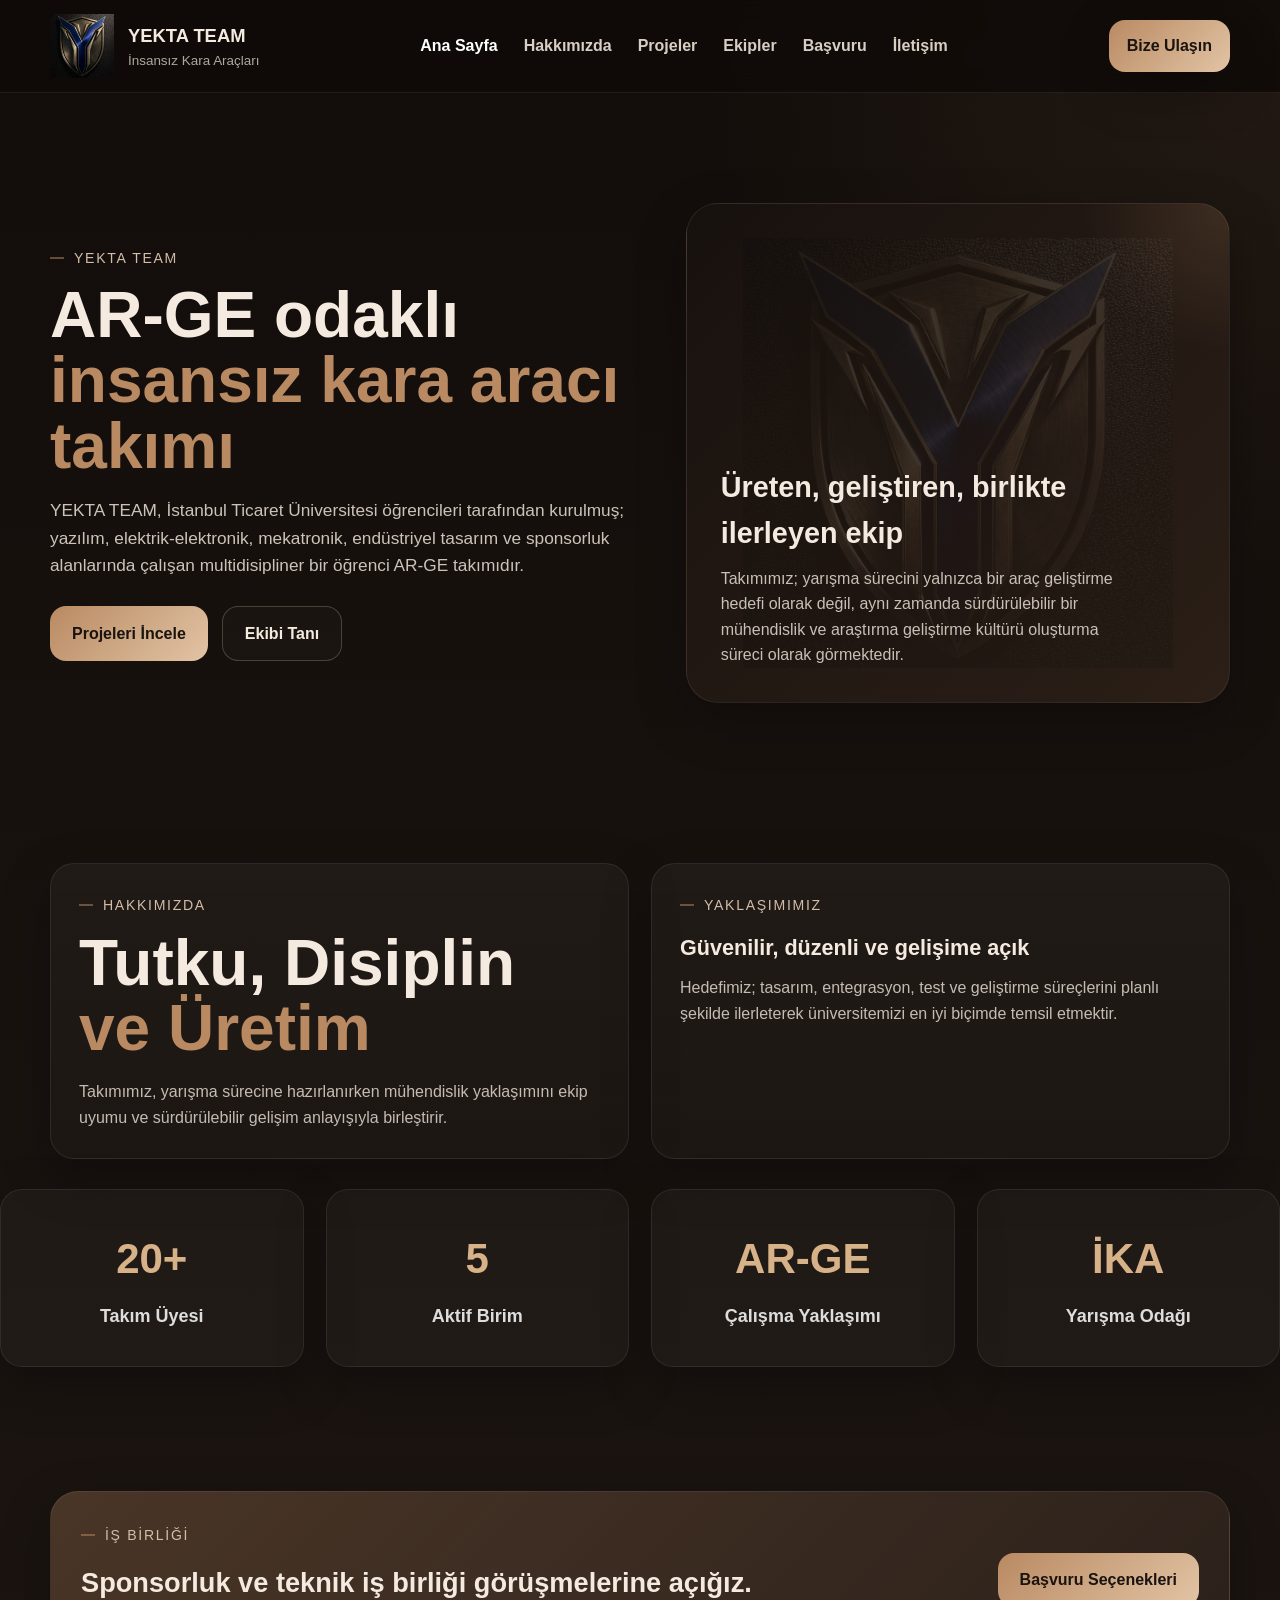
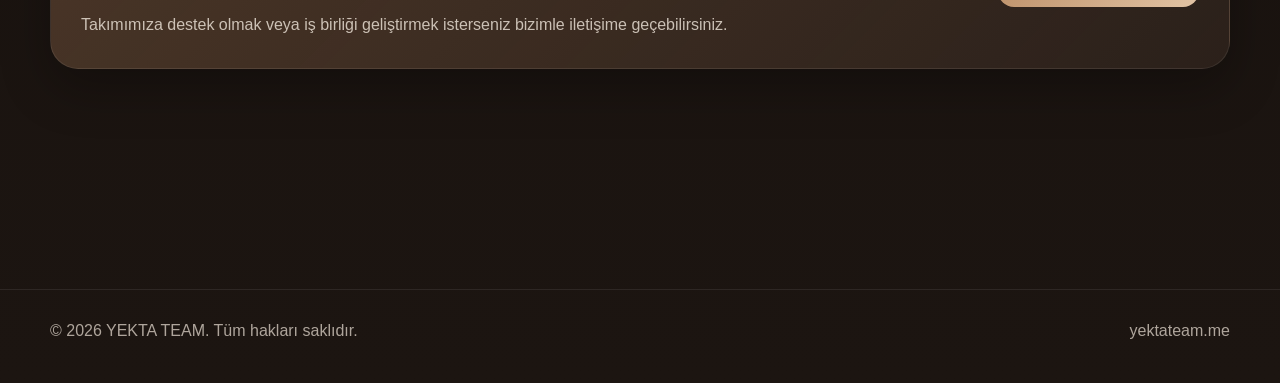
==== index.html @ c2a9c250 "Update index.html" ====
<!DOCTYPE html>
<html lang="tr">
<head>
  <meta charset="UTF-8">
  <meta name="viewport" content="width=device-width, initial-scale=1.0">
  <title>YEKTA TEAM</title>
  <link rel="stylesheet" href="style.css">
</head>
<body>

  <div class="nav-wrap">
    <div class="container navbar">
      <a href="index.html" class="brand">
        <img src="logo.png" alt="YEKTA TEAM Logo">
        <div class="brand-text">
          <strong>YEKTA TEAM</strong>
          <span>İnsansız Kara Araçları</span>
        </div>
      </a>

      <ul class="nav-links">
        <li><a class="active" href="index.html">Ana Sayfa</a></li>
        <li><a href="about.html">Hakkımızda</a></li>
        <li><a href="projects.html">Projeler</a></li>
        <li><a href="teams.html">Ekipler</a></li>
        <li><a href="apply.html">Başvuru</a></li>
        <li><a href="contact.html">İletişim</a></li>
      </ul>

      <a href="contact.html" class="nav-btn">Bize Ulaşın</a>
    </div>
  </div>

  <main>
    <section class="page-hero">
      <div class="container hero-grid">
        <div>
          <span class="eyebrow">YEKTA TEAM</span>
<h1 class="title">
  AR-GE odaklı
  <span class="accent">insansız kara aracı takımı</span>
</h1>
<p class="lead">
  YEKTA TEAM, İstanbul Ticaret Üniversitesi öğrencileri tarafından kurulmuş;
  yazılım, elektrik-elektronik, mekatronik, endüstriyel tasarım ve sponsorluk alanlarında
  çalışan multidisipliner bir öğrenci AR-GE takımıdır.
</p>

          <div class="btn-row">
            <a class="btn btn-primary" href="projects.html">Projeleri İncele</a>
            <a class="btn btn-secondary" href="teams.html">Ekibi Tanı</a>
          </div>
        </div>

        <div class="hero-card">
          <div class="hero-card-content">
            <h3>Üreten, geliştiren, birlikte ilerleyen ekip</h3>
<p>
  Takımımız; yarışma sürecini yalnızca bir araç geliştirme hedefi olarak değil,
  aynı zamanda sürdürülebilir bir mühendislik ve araştırma geliştirme kültürü oluşturma
  süreci olarak görmektedir.
</p>
          </div>
        </div>
      </div>
    </section>

    <section class="section">
      <div class="container grid-2">
        <div class="card">
          <span class="eyebrow">Hakkımızda</span>
          <h2 class="title">Tutku, Disiplin <span class="accent">ve Üretim</span></h2>
          <p>
            Takımımız, yarışma sürecine hazırlanırken mühendislik yaklaşımını ekip uyumu ve sürdürülebilir gelişim anlayışıyla birleştirir.
          </p>
        </div>

        <div class="card">
          <span class="eyebrow">Yaklaşımımız</span>
          <h3>Güvenilir, düzenli ve gelişime açık</h3>
          <p>
            Hedefimiz; tasarım, entegrasyon, test ve geliştirme süreçlerini planlı şekilde ilerleterek
            üniversitemizi en iyi biçimde temsil etmektir.
          </p>
        </div>
      </div>

      <section class="stats">

  <div class="stat">
    <h3>20+</h3>
    <p>Takım Üyesi</p>
  </div>

  <div class="stat">
    <h3>5</h3>
    <p>Aktif Birim</p>
  </div>

  <div class="stat">
    <h3>AR-GE</h3>
    <p>Çalışma Yaklaşımı</p>
  </div>

  <div class="stat">
    <h3>İKA</h3>
    <p>Yarışma Odağı</p>
  </div>

</section>

    <section class="section">
      <div class="container cta-box">
        <div>
          <span class="eyebrow">İş Birliği</span>
          <h3 style="font-size:1.7rem; margin-bottom:8px;">Sponsorluk ve teknik iş birliği görüşmelerine açığız.</h3>
          <p style="color:rgba(244,234,223,.78);">
            Takımımıza destek olmak veya iş birliği geliştirmek isterseniz bizimle iletişime geçebilirsiniz.
          </p>
        </div>

        <a class="btn btn-primary" href="apply.html">Başvuru Seçenekleri</a>
      </div>
    </section>
  </main>

  <footer>
    <div class="container footer-inner">
      <div>© 2026 YEKTA TEAM. Tüm hakları saklıdır.</div>
      <div>yektateam.me</div>
    </div>
  </footer>

</body>
</html>
---- style.css ----
:root{
  --bg:#140f0c;
  --bg-2:#1d1511;
  --card:#241b16;
  --card-2:#2d221b;
  --text:#f4eadf;
  --muted:#d3bda8;
  --accent:#b98a62;
  --accent-2:#e2c4a5;
  --line:rgba(255,255,255,0.08);
  --shadow:0 18px 50px rgba(0,0,0,0.28);
  --radius:24px;
  --max:1180px;
}

*{
  margin:0;
  padding:0;
  box-sizing:border-box;
}

html{
  scroll-behavior:smooth;
}

body{
  font-family: Arial, Helvetica, sans-serif;
  background:
    radial-gradient(circle at top right, rgba(185,138,98,0.10), transparent 25%),
    linear-gradient(180deg,#120d0a 0%, #18120f 50%, #1c1511 100%);
  color:var(--text);
  line-height:1.6;
}

a{
  text-decoration:none;
  color:inherit;
}

img{
  max-width:100%;
  display:block;
}

.container{
  width:min(var(--max), calc(100% - 40px));
  margin:0 auto;
}

.section{
  padding:90px 0;
}

.page-hero{
  padding:110px 0 70px;
}

.eyebrow{
  display:inline-block;
  color:var(--muted);
  letter-spacing:.12em;
  text-transform:uppercase;
  font-size:.88rem;
  margin-bottom:14px;
  position:relative;
  padding-left:24px;
}

.eyebrow::before{
  content:"";
  position:absolute;
  left:0;
  top:50%;
  width:14px;
  height:1px;
  background:var(--accent);
  transform:translateY(-50%);
}

.title{
  font-size:clamp(2.2rem, 5vw, 4.4rem);
  line-height:1.02;
  font-weight:800;
  margin-bottom:18px;
}

.title .accent{
  color:var(--accent);
}

.lead{
  max-width:720px;
  color:rgba(244,234,223,0.82);
  font-size:1.08rem;
}

.nav-wrap{
  position:sticky;
  top:0;
  z-index:1000;
  background:rgba(15,11,8,0.80);
  backdrop-filter:blur(10px);
  border-bottom:1px solid var(--line);
}

.navbar{
  min-height:82px;
  display:flex;
  align-items:center;
  justify-content:space-between;
  gap:20px;
  padding:14px 0;
}

.brand{
  display:flex;
  align-items:center;
  gap:14px;
}

.brand img{
  width:64px;
  height:64px;
  object-fit:contain;
  border-radius:0;
  background:transparent;
  padding:0;
  box-shadow:none;
}

.brand-text strong{
  display:block;
  font-size:1.15rem;
}

.brand-text span{
  display:block;
  font-size:.84rem;
  color:rgba(244,234,223,.7);
}

.nav-links{
  display:flex;
  align-items:center;
  gap:26px;
  list-style:none;
  flex-wrap:wrap;
  justify-content:center;
}

.nav-links a{
  font-weight:700;
  color:rgba(244,234,223,0.88);
  transition:.25s;
}

.nav-links a:hover,
.nav-links a.active{
  color:#fff;
}

.nav-btn{
  padding:13px 18px;
  border-radius:16px;
  background:linear-gradient(135deg,var(--accent),var(--accent-2));
  color:#1a130f;
  font-weight:800;
  box-shadow:var(--shadow);
}

.hero-grid{
  display:grid;
  grid-template-columns:1.05fr .95fr;
  gap:34px;
  align-items:center;
}

.hero-card{
  min-height:500px;
  border-radius:32px;
  background:
    radial-gradient(circle at top right, rgba(185,138,98,0.18), transparent 20%),
    linear-gradient(135deg,#17110e 0%, #231913 55%, #2b1f17 100%);
  border:1px solid var(--line);
  box-shadow:var(--shadow);
  padding:34px;
  position:relative;
  overflow:hidden;
  display:flex;
  align-items:end;
}

.hero-card::before{
  content:"";
  position:absolute;
  inset:0;
  background:url("logo.png") center/430px no-repeat;
  opacity:.13;
}

.hero-card-content{
  position:relative;
  z-index:2;
  max-width:420px;
}

.hero-card-content h3{
  font-size:1.8rem;
  margin-bottom:10px;
}

.hero-card-content p{
  color:rgba(244,234,223,.8);
}

.btn-row{
  display:flex;
  gap:14px;
  flex-wrap:wrap;
  margin-top:26px;
}

.btn{
  display:inline-flex;
  align-items:center;
  justify-content:center;
  padding:14px 22px;
  border-radius:16px;
  font-weight:800;
  transition:.25s;
}

.btn-primary{
  background:linear-gradient(135deg,var(--accent),var(--accent-2));
  color:#1a130f;
}

.btn-secondary{
  border:1px solid rgba(226,196,165,.25);
  color:var(--text);
  background:rgba(255,255,255,.02);
}

.btn:hover{
  transform:translateY(-2px);
}

.grid-2{
  display:grid;
  grid-template-columns:1fr 1fr;
  gap:22px;
}

.card{
  background:linear-gradient(180deg, rgba(255,255,255,.04), rgba(255,255,255,.02));
  border:1px solid var(--line);
  border-radius:var(--radius);
  padding:28px;
  box-shadow:var(--shadow);
}

.card h3{
  font-size:1.35rem;
  margin-bottom:10px;
}

.card p{
  color:rgba(244,234,223,.78);
}

.card strong{
  color:var(--accent-2);
}

/* STATS */
.stats{
  display:grid !important;
  grid-template-columns:repeat(4, 1fr) !important;
  gap:22px !important;
  margin-top:30px;
}

.stat{
  background:rgba(255,255,255,0.03);
  border:1px solid rgba(255,255,255,0.08);
  border-radius:22px;
  padding:35px 20px;
  text-align:center;
  transition:0.3s ease;
  box-shadow:var(--shadow);
}

.stat:hover{
  transform:translateY(-6px);
  border-color:rgba(212,168,120,0.35);
}

.stat h3{
  font-size:42px;
  color:#d7b187;
  margin-bottom:10px;
}

.stat p{
  color:#ddd;
  font-size:18px;
  font-weight:700;
}

.project-grid,
.team-grid,
.apply-grid,
.contact-grid{
  display:grid;
  grid-template-columns:repeat(2,1fr);
  gap:22px;
}

.project-card,
.team-card,
.apply-card,
.contact-card{
  background:linear-gradient(180deg, rgba(255,255,255,.04), rgba(255,255,255,.02));
  border:1px solid var(--line);
  border-radius:26px;
  padding:28px;
  box-shadow:var(--shadow);
}

.team-card{
  position:relative;
  overflow:hidden;
}

.team-card::before{
  content:"";
  position:absolute;
  inset:0;
  background:
    radial-gradient(circle at top right, rgba(185,138,98,.12), transparent 28%),
    linear-gradient(180deg, rgba(255,255,255,.02), transparent 35%);
  pointer-events:none;
}

.team-icon{
  width:70px;
  height:70px;
  border-radius:18px;
  object-fit:cover;
  margin-bottom:18px;
  border:1px solid rgba(255,255,255,.10);
}

.team-card h3,
.project-card h3,
.apply-card h3,
.contact-card h3{
  font-size:1.45rem;
  margin-bottom:10px;
}

.team-card p,
.project-card p,
.apply-card p,
.contact-card p{
  color:rgba(244,234,223,.78);
}

.team-card p strong{
  color:var(--accent-2);
}

.member-list{
  margin-top:18px;
  padding-left:18px;
  color:var(--muted);
}

.member-list li{
  margin-bottom:6px;
}

.member-list strong{
  color:#fff;
}

.contact-card a{
  color:var(--accent-2);
  font-weight:700;
}

.contact-card a:hover{
  color:#fff;
}

.cta-box{
  margin-top:34px;
  background:
    linear-gradient(135deg, rgba(185,138,98,.25), rgba(255,255,255,.03)),
    #241913;
  border:1px solid var(--line);
  border-radius:28px;
  padding:30px;
  box-shadow:var(--shadow);
  display:flex;
  align-items:center;
  justify-content:space-between;
  gap:20px;
  flex-wrap:wrap;
}

footer{
  margin-top:40px;
  padding:28px 0 40px;
  border-top:1px solid var(--line);
  color:rgba(244,234,223,.68);
}

.footer-inner{
  display:flex;
  justify-content:space-between;
  gap:16px;
  flex-wrap:wrap;
}

/* RESPONSIVE */
@media (max-width: 1024px){
  .hero-grid,
  .grid-2,
  .project-grid,
  .team-grid,
  .apply-grid,
  .contact-grid{
    grid-template-columns:1fr;
  }

  .stats{
    grid-template-columns:repeat(2, 1fr) !important;
  }
}

@media (max-width: 600px){
  .stats{
    grid-template-columns:1fr !important;
  }
}

@media (max-width: 760px){
  .navbar{
    flex-direction:column;
    align-items:flex-start;
  }

  .nav-links{
    gap:14px;
  }

  .title{
    font-size:2.5rem;
  }

  .section{
    padding:72px 0;
  }

  .page-hero{
    padding:84px 0 56px;
  }

  .hero-card{
    min-height:360px;
  }
}
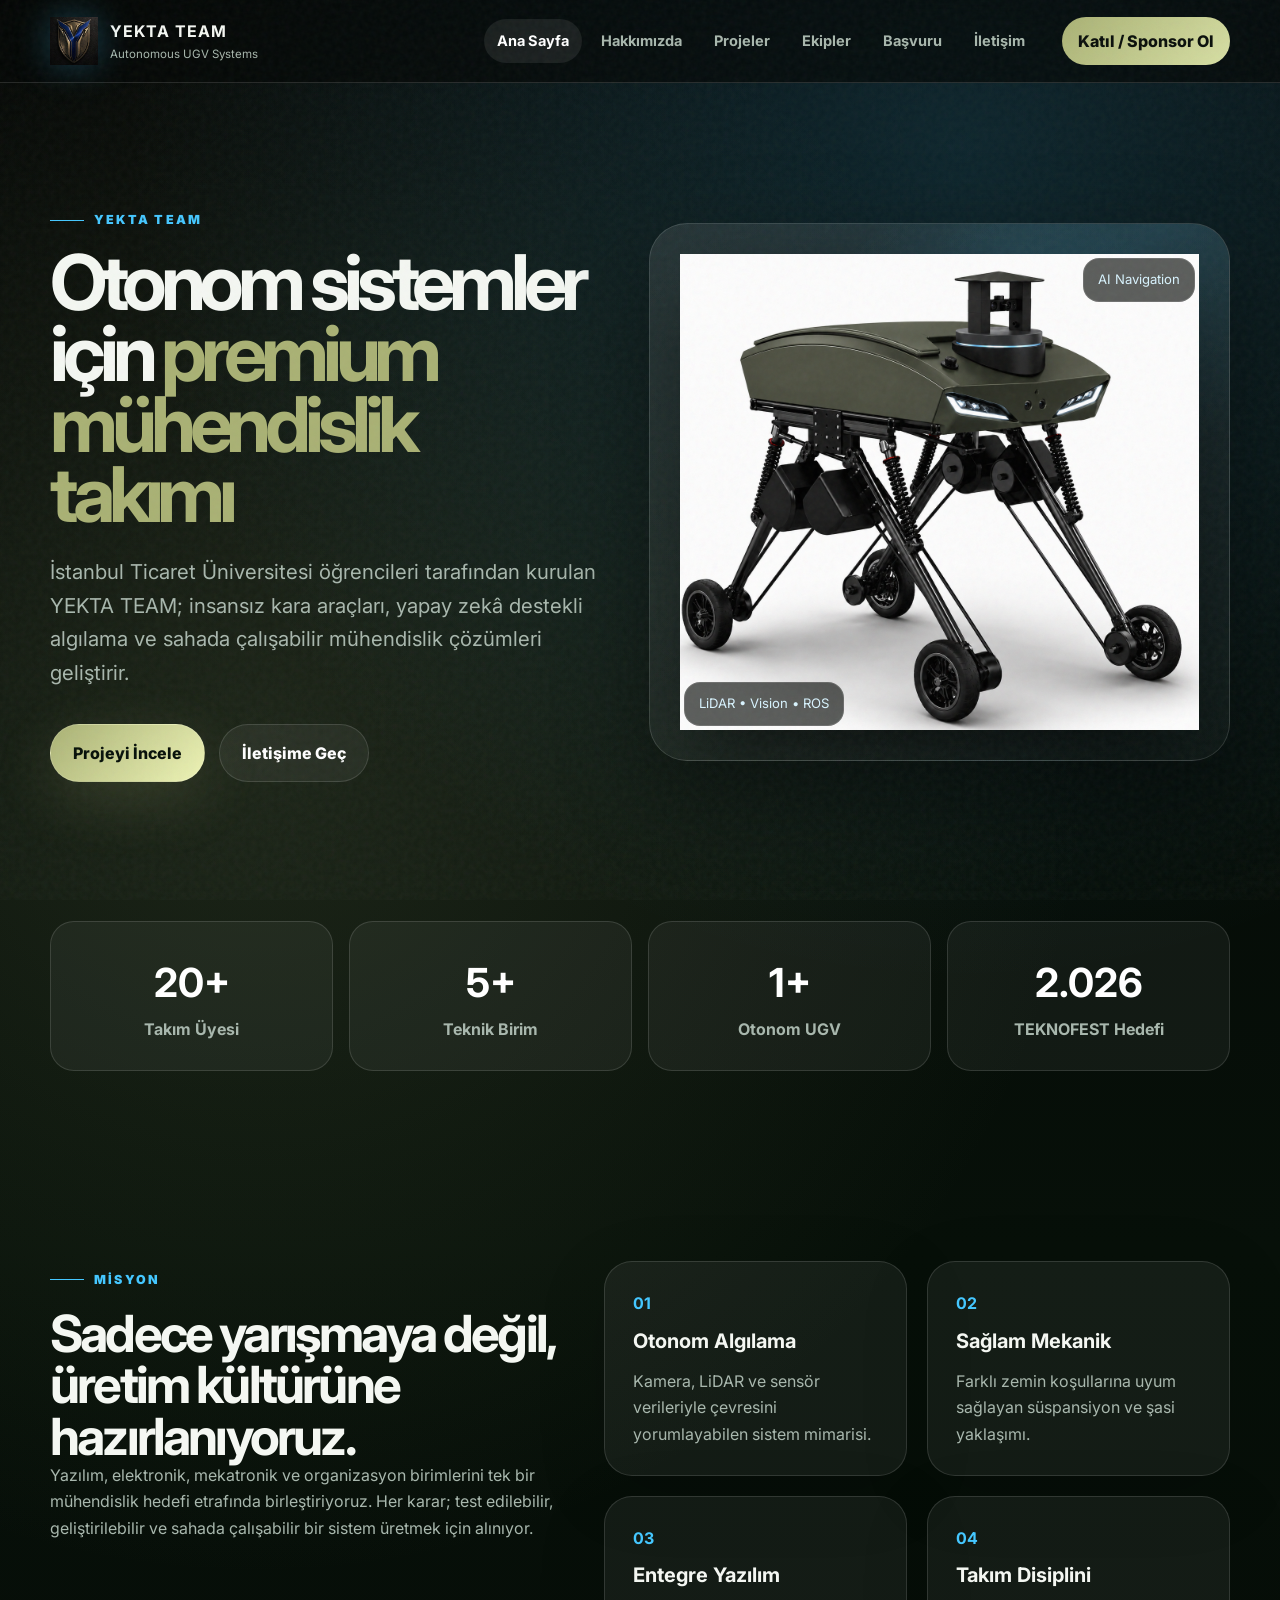
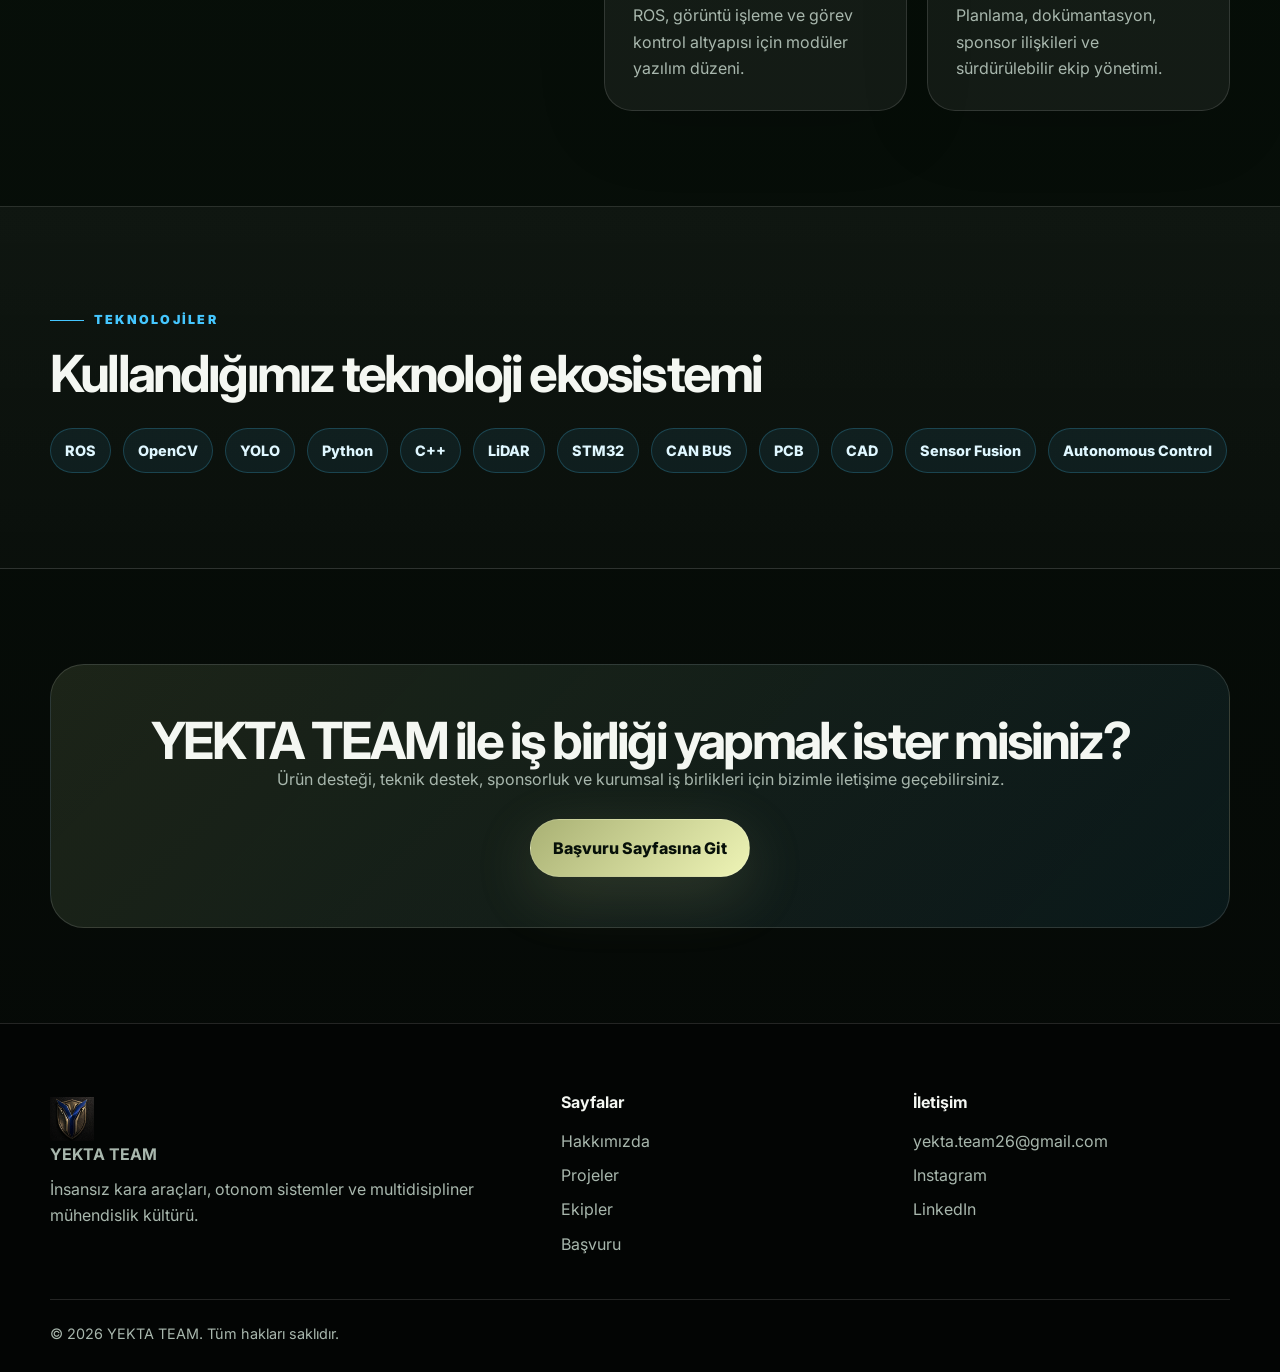
==== commit cf6178ec: "Add files via upload" ====
--- a/index.html
+++ b/index.html
@@ -3,133 +3,88 @@
 <head>
   <meta charset="UTF-8">
   <meta name="viewport" content="width=device-width, initial-scale=1.0">
-  <title>YEKTA TEAM</title>
+  <meta name="description" content="YEKTA TEAM - İstanbul Ticaret Üniversitesi öğrencilerinden oluşan insansız kara aracı ve otonom sistemler AR-GE takımı.">
+  <meta name="theme-color" content="#050806">
+  <meta property="og:title" content="YEKTA TEAM | Autonomous UGV Systems">
+  <meta property="og:description" content="YEKTA TEAM | İnsansız Kara Aracı ve Otonom Sistemler">
+  <meta property="og:image" content="vehicle.png">
+  <title>YEKTA TEAM | Autonomous UGV Systems</title>
+  <link rel="icon" type="image/png" href="logo.png">
+  <link rel="preconnect" href="https://fonts.googleapis.com">
+  <link rel="preconnect" href="https://fonts.gstatic.com" crossorigin>
+  <link href="https://fonts.googleapis.com/css2?family=Inter:wght@400;500;600;700;800;900&display=swap" rel="stylesheet">
   <link rel="stylesheet" href="style.css">
 </head>
 <body>
+  <div class="noise"></div>
+  <header class="site-header" id="top">
+    <div class="container nav">
+      <a href="index.html" class="brand" aria-label="YEKTA TEAM Ana Sayfa">
+        <img src="logo.png" alt="YEKTA TEAM Logo">
+        <span><strong>YEKTA TEAM</strong><small>Autonomous UGV Systems</small></span>
+      </a>
+      <button class="menu-toggle" aria-label="Menüyü aç/kapat">☰</button>
+      <nav class="nav-links"><a class="active" href="index.html">Ana Sayfa</a>
+<a class="" href="about.html">Hakkımızda</a>
+<a class="" href="projects.html">Projeler</a>
+<a class="" href="teams.html">Ekipler</a>
+<a class="" href="apply.html">Başvuru</a>
+<a class="" href="contact.html">İletişim</a></nav>
+      <a class="nav-cta" href="apply.html">Katıl / Sponsor Ol</a>
+    </div>
+  </header>
 
-  <div class="nav-wrap">
-    <div class="container navbar">
-      <a href="index.html" class="brand">
-        <img src="logo.png" alt="YEKTA TEAM Logo">
-        <div class="brand-text">
-          <strong>YEKTA TEAM</strong>
-          <span>İnsansız Kara Araçları</span>
+  <main>
+    <section class="hero">
+      <div class="container hero-grid">
+        <div class="reveal">
+          <span class="eyebrow">YEKTA TEAM</span>
+          <h1>Otonom sistemler için <span>premium mühendislik takımı</span></h1>
+          <p class="lead">İstanbul Ticaret Üniversitesi öğrencileri tarafından kurulan YEKTA TEAM; insansız kara araçları, yapay zekâ destekli algılama ve sahada çalışabilir mühendislik çözümleri geliştirir.</p>
+          <div class="hero-actions"><a class="btn btn-primary" href="projects.html">Projeyi İncele</a><a class="btn btn-ghost" href="contact.html">İletişime Geç</a></div>
         </div>
-      </a>
-
-      <ul class="nav-links">
-        <li><a class="active" href="index.html">Ana Sayfa</a></li>
-        <li><a href="about.html">Hakkımızda</a></li>
-        <li><a href="projects.html">Projeler</a></li>
-        <li><a href="teams.html">Ekipler</a></li>
-        <li><a href="apply.html">Başvuru</a></li>
-        <li><a href="contact.html">İletişim</a></li>
-      </ul>
-
-      <a href="contact.html" class="nav-btn">Bize Ulaşın</a>
+        <div class="vehicle-stage reveal"><div class="scan"></div><img src="vehicle.png" alt="YEKTA TEAM İnsansız Kara Aracı"><div class="hud-card hud-1">AI Navigation</div><div class="hud-card hud-2">LiDAR • Vision • ROS</div></div>
+      </div>
+    </section>
+    
+<section class="section stats-section">
+  <div class="container stats-grid reveal">
+    <div><strong data-count="20">0</strong><span>Takım Üyesi</span></div>
+    <div><strong data-count="5">0</strong><span>Teknik Birim</span></div>
+    <div><strong data-count="1">0</strong><span>Otonom UGV</span></div>
+    <div><strong data-count="2026">0</strong><span>TEKNOFEST Hedefi</span></div>
+  </div>
+</section>
+<section class="section">
+  <div class="container split">
+    <div class="reveal"><span class="eyebrow">Misyon</span><h2>Sadece yarışmaya değil, üretim kültürüne hazırlanıyoruz.</h2><p>Yazılım, elektronik, mekatronik ve organizasyon birimlerini tek bir mühendislik hedefi etrafında birleştiriyoruz. Her karar; test edilebilir, geliştirilebilir ve sahada çalışabilir bir sistem üretmek için alınıyor.</p></div>
+    <div class="feature-grid reveal">
+      <article><b>01</b><h3>Otonom Algılama</h3><p>Kamera, LiDAR ve sensör verileriyle çevresini yorumlayabilen sistem mimarisi.</p></article>
+      <article><b>02</b><h3>Sağlam Mekanik</h3><p>Farklı zemin koşullarına uyum sağlayan süspansiyon ve şasi yaklaşımı.</p></article>
+      <article><b>03</b><h3>Entegre Yazılım</h3><p>ROS, görüntü işleme ve görev kontrol altyapısı için modüler yazılım düzeni.</p></article>
+      <article><b>04</b><h3>Takım Disiplini</h3><p>Planlama, dokümantasyon, sponsor ilişkileri ve sürdürülebilir ekip yönetimi.</p></article>
     </div>
   </div>
-
-  <main>
-    <section class="page-hero">
-      <div class="container hero-grid">
-        <div>
-          <span class="eyebrow">YEKTA TEAM</span>
-<h1 class="title">
-  AR-GE odaklı
-  <span class="accent">insansız kara aracı takımı</span>
-</h1>
-<p class="lead">
-  YEKTA TEAM, İstanbul Ticaret Üniversitesi öğrencileri tarafından kurulmuş;
-  yazılım, elektrik-elektronik, mekatronik, endüstriyel tasarım ve sponsorluk alanlarında
-  çalışan multidisipliner bir öğrenci AR-GE takımıdır.
-</p>
-
-          <div class="btn-row">
-            <a class="btn btn-primary" href="projects.html">Projeleri İncele</a>
-            <a class="btn btn-secondary" href="teams.html">Ekibi Tanı</a>
-          </div>
-        </div>
-
-        <div class="hero-card">
-          <div class="hero-card-content">
-            <h3>Üreten, geliştiren, birlikte ilerleyen ekip</h3>
-<p>
-  Takımımız; yarışma sürecini yalnızca bir araç geliştirme hedefi olarak değil,
-  aynı zamanda sürdürülebilir bir mühendislik ve araştırma geliştirme kültürü oluşturma
-  süreci olarak görmektedir.
-</p>
-          </div>
-        </div>
-      </div>
-    </section>
-
-    <section class="section">
-      <div class="container grid-2">
-        <div class="card">
-          <span class="eyebrow">Hakkımızda</span>
-          <h2 class="title">Tutku, Disiplin <span class="accent">ve Üretim</span></h2>
-          <p>
-            Takımımız, yarışma sürecine hazırlanırken mühendislik yaklaşımını ekip uyumu ve sürdürülebilir gelişim anlayışıyla birleştirir.
-          </p>
-        </div>
-
-        <div class="card">
-          <span class="eyebrow">Yaklaşımımız</span>
-          <h3>Güvenilir, düzenli ve gelişime açık</h3>
-          <p>
-            Hedefimiz; tasarım, entegrasyon, test ve geliştirme süreçlerini planlı şekilde ilerleterek
-            üniversitemizi en iyi biçimde temsil etmektir.
-          </p>
-        </div>
-      </div>
-
-      <section class="stats">
-
-  <div class="stat">
-    <h3>20+</h3>
-    <p>Takım Üyesi</p>
-  </div>
-
-  <div class="stat">
-    <h3>5</h3>
-    <p>Aktif Birim</p>
-  </div>
-
-  <div class="stat">
-    <h3>AR-GE</h3>
-    <p>Çalışma Yaklaşımı</p>
-  </div>
-
-  <div class="stat">
-    <h3>İKA</h3>
-    <p>Yarışma Odağı</p>
-  </div>
-
 </section>
-
-    <section class="section">
-      <div class="container cta-box">
-        <div>
-          <span class="eyebrow">İş Birliği</span>
-          <h3 style="font-size:1.7rem; margin-bottom:8px;">Sponsorluk ve teknik iş birliği görüşmelerine açığız.</h3>
-          <p style="color:rgba(244,234,223,.78);">
-            Takımımıza destek olmak veya iş birliği geliştirmek isterseniz bizimle iletişime geçebilirsiniz.
-          </p>
-        </div>
-
-        <a class="btn btn-primary" href="apply.html">Başvuru Seçenekleri</a>
-      </div>
-    </section>
+<section class="section dark-panel">
+  <div class="container"><span class="eyebrow">Teknolojiler</span><h2 class="section-title">Kullandığımız teknoloji ekosistemi</h2><div class="tech-cloud reveal"><span>ROS</span><span>OpenCV</span><span>YOLO</span><span>Python</span><span>C++</span><span>LiDAR</span><span>STM32</span><span>CAN BUS</span><span>PCB</span><span>CAD</span><span>Sensor Fusion</span><span>Autonomous Control</span></div></div>
+</section>
+<section class="section">
+  <div class="container cta reveal"><h2>YEKTA TEAM ile iş birliği yapmak ister misiniz?</h2><p>Ürün desteği, teknik destek, sponsorluk ve kurumsal iş birlikleri için bizimle iletişime geçebilirsiniz.</p><a class="btn btn-primary" href="apply.html">Başvuru Sayfasına Git</a></div>
+</section>
   </main>
 
-  <footer>
-    <div class="container footer-inner">
-      <div>© 2026 YEKTA TEAM. Tüm hakları saklıdır.</div>
-      <div>yektateam.me</div>
+  <footer class="footer">
+    <div class="container footer-grid">
+      <div>
+        <a href="index.html" class="footer-brand"><img src="logo.png" alt="YEKTA TEAM Logo"><strong>YEKTA TEAM</strong></a>
+        <p>İnsansız kara araçları, otonom sistemler ve multidisipliner mühendislik kültürü.</p>
+      </div>
+      <div><h4>Sayfalar</h4><a href="about.html">Hakkımızda</a><a href="projects.html">Projeler</a><a href="teams.html">Ekipler</a><a href="apply.html">Başvuru</a></div>
+      <div><h4>İletişim</h4><a href="mailto:yekta.team26@gmail.com">yekta.team26@gmail.com</a><a href="https://www.instagram.com/yekta.team.ika" target="_blank">Instagram</a><a href="https://www.linkedin.com/company/yekta-team/" target="_blank">LinkedIn</a></div>
     </div>
+    <div class="container copyright">© 2026 YEKTA TEAM. Tüm hakları saklıdır.</div>
   </footer>
-
+  <script src="script.js"></script>
 </body>
-</html>
+</html>
--- a/style.css
+++ b/style.css
@@ -1,473 +1,2 @@
-:root{
-  --bg:#140f0c;
-  --bg-2:#1d1511;
-  --card:#241b16;
-  --card-2:#2d221b;
-  --text:#f4eadf;
-  --muted:#d3bda8;
-  --accent:#b98a62;
-  --accent-2:#e2c4a5;
-  --line:rgba(255,255,255,0.08);
-  --shadow:0 18px 50px rgba(0,0,0,0.28);
-  --radius:24px;
-  --max:1180px;
-}
 
-*{
-  margin:0;
-  padding:0;
-  box-sizing:border-box;
-}
-
-html{
-  scroll-behavior:smooth;
-}
-
-body{
-  font-family: Arial, Helvetica, sans-serif;
-  background:
-    radial-gradient(circle at top right, rgba(185,138,98,0.10), transparent 25%),
-    linear-gradient(180deg,#120d0a 0%, #18120f 50%, #1c1511 100%);
-  color:var(--text);
-  line-height:1.6;
-}
-
-a{
-  text-decoration:none;
-  color:inherit;
-}
-
-img{
-  max-width:100%;
-  display:block;
-}
-
-.container{
-  width:min(var(--max), calc(100% - 40px));
-  margin:0 auto;
-}
-
-.section{
-  padding:90px 0;
-}
-
-.page-hero{
-  padding:110px 0 70px;
-}
-
-.eyebrow{
-  display:inline-block;
-  color:var(--muted);
-  letter-spacing:.12em;
-  text-transform:uppercase;
-  font-size:.88rem;
-  margin-bottom:14px;
-  position:relative;
-  padding-left:24px;
-}
-
-.eyebrow::before{
-  content:"";
-  position:absolute;
-  left:0;
-  top:50%;
-  width:14px;
-  height:1px;
-  background:var(--accent);
-  transform:translateY(-50%);
-}
-
-.title{
-  font-size:clamp(2.2rem, 5vw, 4.4rem);
-  line-height:1.02;
-  font-weight:800;
-  margin-bottom:18px;
-}
-
-.title .accent{
-  color:var(--accent);
-}
-
-.lead{
-  max-width:720px;
-  color:rgba(244,234,223,0.82);
-  font-size:1.08rem;
-}
-
-.nav-wrap{
-  position:sticky;
-  top:0;
-  z-index:1000;
-  background:rgba(15,11,8,0.80);
-  backdrop-filter:blur(10px);
-  border-bottom:1px solid var(--line);
-}
-
-.navbar{
-  min-height:82px;
-  display:flex;
-  align-items:center;
-  justify-content:space-between;
-  gap:20px;
-  padding:14px 0;
-}
-
-.brand{
-  display:flex;
-  align-items:center;
-  gap:14px;
-}
-
-.brand img{
-  width:64px;
-  height:64px;
-  object-fit:contain;
-  border-radius:0;
-  background:transparent;
-  padding:0;
-  box-shadow:none;
-}
-
-.brand-text strong{
-  display:block;
-  font-size:1.15rem;
-}
-
-.brand-text span{
-  display:block;
-  font-size:.84rem;
-  color:rgba(244,234,223,.7);
-}
-
-.nav-links{
-  display:flex;
-  align-items:center;
-  gap:26px;
-  list-style:none;
-  flex-wrap:wrap;
-  justify-content:center;
-}
-
-.nav-links a{
-  font-weight:700;
-  color:rgba(244,234,223,0.88);
-  transition:.25s;
-}
-
-.nav-links a:hover,
-.nav-links a.active{
-  color:#fff;
-}
-
-.nav-btn{
-  padding:13px 18px;
-  border-radius:16px;
-  background:linear-gradient(135deg,var(--accent),var(--accent-2));
-  color:#1a130f;
-  font-weight:800;
-  box-shadow:var(--shadow);
-}
-
-.hero-grid{
-  display:grid;
-  grid-template-columns:1.05fr .95fr;
-  gap:34px;
-  align-items:center;
-}
-
-.hero-card{
-  min-height:500px;
-  border-radius:32px;
-  background:
-    radial-gradient(circle at top right, rgba(185,138,98,0.18), transparent 20%),
-    linear-gradient(135deg,#17110e 0%, #231913 55%, #2b1f17 100%);
-  border:1px solid var(--line);
-  box-shadow:var(--shadow);
-  padding:34px;
-  position:relative;
-  overflow:hidden;
-  display:flex;
-  align-items:end;
-}
-
-.hero-card::before{
-  content:"";
-  position:absolute;
-  inset:0;
-  background:url("logo.png") center/430px no-repeat;
-  opacity:.13;
-}
-
-.hero-card-content{
-  position:relative;
-  z-index:2;
-  max-width:420px;
-}
-
-.hero-card-content h3{
-  font-size:1.8rem;
-  margin-bottom:10px;
-}
-
-.hero-card-content p{
-  color:rgba(244,234,223,.8);
-}
-
-.btn-row{
-  display:flex;
-  gap:14px;
-  flex-wrap:wrap;
-  margin-top:26px;
-}
-
-.btn{
-  display:inline-flex;
-  align-items:center;
-  justify-content:center;
-  padding:14px 22px;
-  border-radius:16px;
-  font-weight:800;
-  transition:.25s;
-}
-
-.btn-primary{
-  background:linear-gradient(135deg,var(--accent),var(--accent-2));
-  color:#1a130f;
-}
-
-.btn-secondary{
-  border:1px solid rgba(226,196,165,.25);
-  color:var(--text);
-  background:rgba(255,255,255,.02);
-}
-
-.btn:hover{
-  transform:translateY(-2px);
-}
-
-.grid-2{
-  display:grid;
-  grid-template-columns:1fr 1fr;
-  gap:22px;
-}
-
-.card{
-  background:linear-gradient(180deg, rgba(255,255,255,.04), rgba(255,255,255,.02));
-  border:1px solid var(--line);
-  border-radius:var(--radius);
-  padding:28px;
-  box-shadow:var(--shadow);
-}
-
-.card h3{
-  font-size:1.35rem;
-  margin-bottom:10px;
-}
-
-.card p{
-  color:rgba(244,234,223,.78);
-}
-
-.card strong{
-  color:var(--accent-2);
-}
-
-/* STATS */
-.stats{
-  display:grid !important;
-  grid-template-columns:repeat(4, 1fr) !important;
-  gap:22px !important;
-  margin-top:30px;
-}
-
-.stat{
-  background:rgba(255,255,255,0.03);
-  border:1px solid rgba(255,255,255,0.08);
-  border-radius:22px;
-  padding:35px 20px;
-  text-align:center;
-  transition:0.3s ease;
-  box-shadow:var(--shadow);
-}
-
-.stat:hover{
-  transform:translateY(-6px);
-  border-color:rgba(212,168,120,0.35);
-}
-
-.stat h3{
-  font-size:42px;
-  color:#d7b187;
-  margin-bottom:10px;
-}
-
-.stat p{
-  color:#ddd;
-  font-size:18px;
-  font-weight:700;
-}
-
-.project-grid,
-.team-grid,
-.apply-grid,
-.contact-grid{
-  display:grid;
-  grid-template-columns:repeat(2,1fr);
-  gap:22px;
-}
-
-.project-card,
-.team-card,
-.apply-card,
-.contact-card{
-  background:linear-gradient(180deg, rgba(255,255,255,.04), rgba(255,255,255,.02));
-  border:1px solid var(--line);
-  border-radius:26px;
-  padding:28px;
-  box-shadow:var(--shadow);
-}
-
-.team-card{
-  position:relative;
-  overflow:hidden;
-}
-
-.team-card::before{
-  content:"";
-  position:absolute;
-  inset:0;
-  background:
-    radial-gradient(circle at top right, rgba(185,138,98,.12), transparent 28%),
-    linear-gradient(180deg, rgba(255,255,255,.02), transparent 35%);
-  pointer-events:none;
-}
-
-.team-icon{
-  width:70px;
-  height:70px;
-  border-radius:18px;
-  object-fit:cover;
-  margin-bottom:18px;
-  border:1px solid rgba(255,255,255,.10);
-}
-
-.team-card h3,
-.project-card h3,
-.apply-card h3,
-.contact-card h3{
-  font-size:1.45rem;
-  margin-bottom:10px;
-}
-
-.team-card p,
-.project-card p,
-.apply-card p,
-.contact-card p{
-  color:rgba(244,234,223,.78);
-}
-
-.team-card p strong{
-  color:var(--accent-2);
-}
-
-.member-list{
-  margin-top:18px;
-  padding-left:18px;
-  color:var(--muted);
-}
-
-.member-list li{
-  margin-bottom:6px;
-}
-
-.member-list strong{
-  color:#fff;
-}
-
-.contact-card a{
-  color:var(--accent-2);
-  font-weight:700;
-}
-
-.contact-card a:hover{
-  color:#fff;
-}
-
-.cta-box{
-  margin-top:34px;
-  background:
-    linear-gradient(135deg, rgba(185,138,98,.25), rgba(255,255,255,.03)),
-    #241913;
-  border:1px solid var(--line);
-  border-radius:28px;
-  padding:30px;
-  box-shadow:var(--shadow);
-  display:flex;
-  align-items:center;
-  justify-content:space-between;
-  gap:20px;
-  flex-wrap:wrap;
-}
-
-footer{
-  margin-top:40px;
-  padding:28px 0 40px;
-  border-top:1px solid var(--line);
-  color:rgba(244,234,223,.68);
-}
-
-.footer-inner{
-  display:flex;
-  justify-content:space-between;
-  gap:16px;
-  flex-wrap:wrap;
-}
-
-/* RESPONSIVE */
-@media (max-width: 1024px){
-  .hero-grid,
-  .grid-2,
-  .project-grid,
-  .team-grid,
-  .apply-grid,
-  .contact-grid{
-    grid-template-columns:1fr;
-  }
-
-  .stats{
-    grid-template-columns:repeat(2, 1fr) !important;
-  }
-}
-
-@media (max-width: 600px){
-  .stats{
-    grid-template-columns:1fr !important;
-  }
-}
-
-@media (max-width: 760px){
-  .navbar{
-    flex-direction:column;
-    align-items:flex-start;
-  }
-
-  .nav-links{
-    gap:14px;
-  }
-
-  .title{
-    font-size:2.5rem;
-  }
-
-  .section{
-    padding:72px 0;
-  }
-
-  .page-hero{
-    padding:84px 0 56px;
-  }
-
-  .hero-card{
-    min-height:360px;
-  }
-}
+:root{--bg:#050806;--bg2:#0a120d;--panel:rgba(255,255,255,.055);--panel2:rgba(255,255,255,.08);--line:rgba(255,255,255,.13);--text:#f4f7f2;--muted:#a8b7ad;--green:#6f7f55;--olive:#a9b174;--blue:#45c7ff;--shadow:0 30px 90px rgba(0,0,0,.42);--radius:28px;--max:1180px}*{box-sizing:border-box;margin:0;padding:0}html{scroll-behavior:smooth}body{font-family:Inter,Arial,sans-serif;background:radial-gradient(circle at 75% 5%,rgba(69,199,255,.16),transparent 28%),radial-gradient(circle at 20% 25%,rgba(111,127,85,.22),transparent 34%),linear-gradient(180deg,#030504,#071009 42%,#050806);color:var(--text);line-height:1.65;overflow-x:hidden}a{color:inherit;text-decoration:none}img{display:block;max-width:100%}.container{width:min(var(--max),calc(100% - 40px));margin:auto}.noise{position:fixed;inset:0;pointer-events:none;z-index:100;opacity:.045;background-image:url("data:image/svg+xml,%3Csvg viewBox='0 0 200 200' xmlns='http://www.w3.org/2000/svg'%3E%3Cfilter id='n'%3E%3CfeTurbulence type='fractalNoise' baseFrequency='.8' numOctaves='4' stitchTiles='stitch'/%3E%3C/filter%3E%3Crect width='100%25' height='100%25' filter='url(%23n)'/%3E%3C/svg%3E")}.site-header{position:sticky;top:0;z-index:50;background:rgba(5,8,6,.68);backdrop-filter:blur(18px);border-bottom:1px solid var(--line)}.nav{height:82px;display:flex;align-items:center;gap:24px}.brand{display:flex;align-items:center;gap:12px;margin-right:auto}.brand img{width:48px;height:48px;object-fit:contain;filter:drop-shadow(0 0 18px rgba(69,199,255,.28))}.brand strong{display:block;letter-spacing:.06em}.brand small{display:block;color:var(--muted);font-size:.72rem}.nav-links{display:flex;gap:6px}.nav-links a{padding:10px 13px;color:var(--muted);font-weight:700;font-size:.91rem;border-radius:999px;transition:.25s}.nav-links a:hover,.nav-links a.active{color:white;background:rgba(255,255,255,.08)}.nav-cta,.btn{display:inline-flex;align-items:center;justify-content:center;border-radius:999px;font-weight:800;transition:.25s}.nav-cta{padding:11px 16px;background:linear-gradient(135deg,var(--olive),#d7dfa4);color:#0a0f0b}.menu-toggle{display:none;background:transparent;border:1px solid var(--line);color:white;border-radius:12px;padding:9px 12px}.hero{min-height:calc(100vh - 82px);display:flex;align-items:center;padding:70px 0}.hero-grid{display:grid;grid-template-columns:1fr 1.05fr;gap:45px;align-items:center}.eyebrow{display:inline-flex;gap:10px;align-items:center;color:var(--blue);text-transform:uppercase;letter-spacing:.18em;font-weight:900;font-size:.78rem;margin-bottom:18px}.eyebrow:before{content:"";width:34px;height:1px;background:var(--blue)}h1{font-size:clamp(2.55rem,6vw,6.8rem);line-height:.92;letter-spacing:-.08em;max-width:920px}h1 span,.accent{color:var(--olive)}.lead{font-size:clamp(1.03rem,1.7vw,1.28rem);color:var(--muted);max-width:720px;margin-top:24px}.hero-actions,.btn-row{display:flex;gap:14px;flex-wrap:wrap;margin-top:34px}.btn{padding:15px 22px;border:1px solid var(--line)}.btn-primary{background:linear-gradient(135deg,var(--olive),#eef4b6);color:#071009;box-shadow:0 18px 60px rgba(169,177,116,.2)}.btn-ghost,.btn-secondary{background:rgba(255,255,255,.06);color:white}.vehicle-stage{position:relative;padding:30px;border:1px solid var(--line);border-radius:38px;background:radial-gradient(circle at 60% 25%,rgba(69,199,255,.18),transparent 34%),linear-gradient(145deg,rgba(255,255,255,.1),rgba(255,255,255,.035));box-shadow:var(--shadow);overflow:hidden}.vehicle-stage img{position:relative;z-index:2;filter:drop-shadow(0 35px 45px rgba(0,0,0,.45));animation:float 5s ease-in-out infinite}.vehicle-stage:after{content:"";position:absolute;left:10%;right:10%;bottom:35px;height:24px;background:rgba(0,0,0,.45);filter:blur(18px);border-radius:50%}.scan{position:absolute;inset:-40%;background:conic-gradient(from 0deg,transparent,rgba(69,199,255,.13),transparent 22%);animation:spin 8s linear infinite}.hud-card{position:absolute;z-index:3;padding:10px 14px;border:1px solid var(--line);border-radius:16px;background:rgba(5,8,6,.65);backdrop-filter:blur(12px);font-size:.82rem;color:#d9f4ff}.hud-1{top:34px;right:34px}.hud-2{bottom:34px;left:34px}.section{padding:95px 0}.page-hero{padding:135px 0 80px;background:radial-gradient(circle at 80% 10%,rgba(69,199,255,.13),transparent 30%)}.section-title,h2{font-size:clamp(2rem,4vw,4rem);line-height:1;letter-spacing:-.055em}.split{display:grid;grid-template-columns:.9fr 1.1fr;gap:42px;align-items:start}.feature-grid,.cards-2,.cards-3,.team-grid,.contact-grid,.apply-grid{display:grid;gap:20px}.feature-grid,.cards-2,.apply-grid{grid-template-columns:repeat(2,1fr)}.cards-3,.team-grid,.contact-grid{grid-template-columns:repeat(3,1fr)}.feature-grid article,.card,.team-card,.contact-card,.apply-card,.lead-card{background:var(--panel);border:1px solid var(--line);border-radius:var(--radius);padding:28px;box-shadow:0 18px 70px rgba(0,0,0,.14);transition:.25s}.feature-grid article:hover,.card:hover,.team-card:hover,.contact-card:hover,.apply-card:hover{transform:translateY(-7px);background:var(--panel2)}.feature-grid b{color:var(--blue)}h3{font-size:1.25rem;margin:8px 0 10px}p,li{color:var(--muted)}.stats-section{padding-top:20px}.stats-grid{display:grid;grid-template-columns:repeat(4,1fr);gap:16px}.stats-grid div{padding:28px;border:1px solid var(--line);border-radius:24px;background:rgba(255,255,255,.05);text-align:center}.stats-grid strong{display:block;font-size:2.5rem;color:white}.stats-grid span{color:var(--muted);font-weight:700}.dark-panel{background:linear-gradient(180deg,rgba(255,255,255,.035),rgba(255,255,255,.015));border-top:1px solid var(--line);border-bottom:1px solid var(--line)}.tech-cloud{display:flex;flex-wrap:wrap;gap:12px;margin-top:28px}.tech-cloud span,.specs span,.team-card span{display:inline-flex;padding:10px 14px;border:1px solid rgba(69,199,255,.22);border-radius:999px;background:rgba(69,199,255,.075);color:#dff7ff;font-weight:800;font-size:.9rem}.cta{text-align:center;padding:50px;border-radius:34px;border:1px solid var(--line);background:linear-gradient(135deg,rgba(111,127,85,.22),rgba(69,199,255,.08))}.cta .btn{margin-top:26px}.timeline{display:grid;grid-template-columns:repeat(4,1fr);gap:16px}.timeline div{padding:24px;border-left:1px solid var(--blue);background:rgba(255,255,255,.04);border-radius:0 22px 22px 0}.timeline span{color:var(--blue);font-weight:900}.project-showcase{display:grid;grid-template-columns:1fr 1fr;gap:38px;align-items:center}.project-visual{padding:24px;border-radius:34px;background:rgba(255,255,255,.06);border:1px solid var(--line)}.specs{display:flex;flex-wrap:wrap;gap:10px;margin-top:22px}.team-card ul{margin:16px 0 18px;padding-left:18px}.team-card div{display:flex;flex-wrap:wrap;gap:8px}.team-card span{font-size:.78rem;padding:7px 10px}.contact-card span{color:var(--blue);font-weight:900;text-transform:uppercase;font-size:.78rem}.contact-card h3{word-break:break-word}.footer{padding:65px 0 26px;background:#030504;border-top:1px solid var(--line)}.footer-grid{display:grid;grid-template-columns:1.5fr 1fr 1fr;gap:35px}.footer-brand{display:flex;align-items:center;gap:12px;margin-bottom:15px}.footer-brand img{width:44px}.footer a{display:block;color:var(--muted);margin:8px 0}.footer h4{margin-bottom:12px}.copyright{color:var(--muted);font-size:.9rem;margin-top:34px;padding-top:22px;border-top:1px solid var(--line)}.reveal{opacity:0;transform:translateY(22px);transition:opacity .7s ease,transform .7s ease}.reveal.show{opacity:1;transform:none}@keyframes spin{to{transform:rotate(360deg)}}@keyframes float{50%{transform:translateY(-10px)}}@media(max-width:920px){.menu-toggle{display:block}.nav-links{position:absolute;top:82px;left:20px;right:20px;display:none;flex-direction:column;padding:18px;border:1px solid var(--line);border-radius:22px;background:rgba(5,8,6,.96)}.nav-links.open{display:flex}.nav-cta{display:none}.hero-grid,.split,.project-showcase,.footer-grid{grid-template-columns:1fr}.hero{padding:42px 0 70px}.cards-3,.team-grid,.contact-grid{grid-template-columns:1fr 1fr}.stats-grid,.timeline{grid-template-columns:repeat(2,1fr)}h1{letter-spacing:-.055em}.vehicle-stage{padding:16px}}@media(max-width:620px){.container{width:min(var(--max),calc(100% - 28px))}.brand small{display:none}.feature-grid,.cards-2,.cards-3,.team-grid,.contact-grid,.apply-grid,.stats-grid,.timeline{grid-template-columns:1fr}.section{padding:70px 0}.page-hero{padding:105px 0 55px}.hud-card{display:none}.nav{height:76px}}
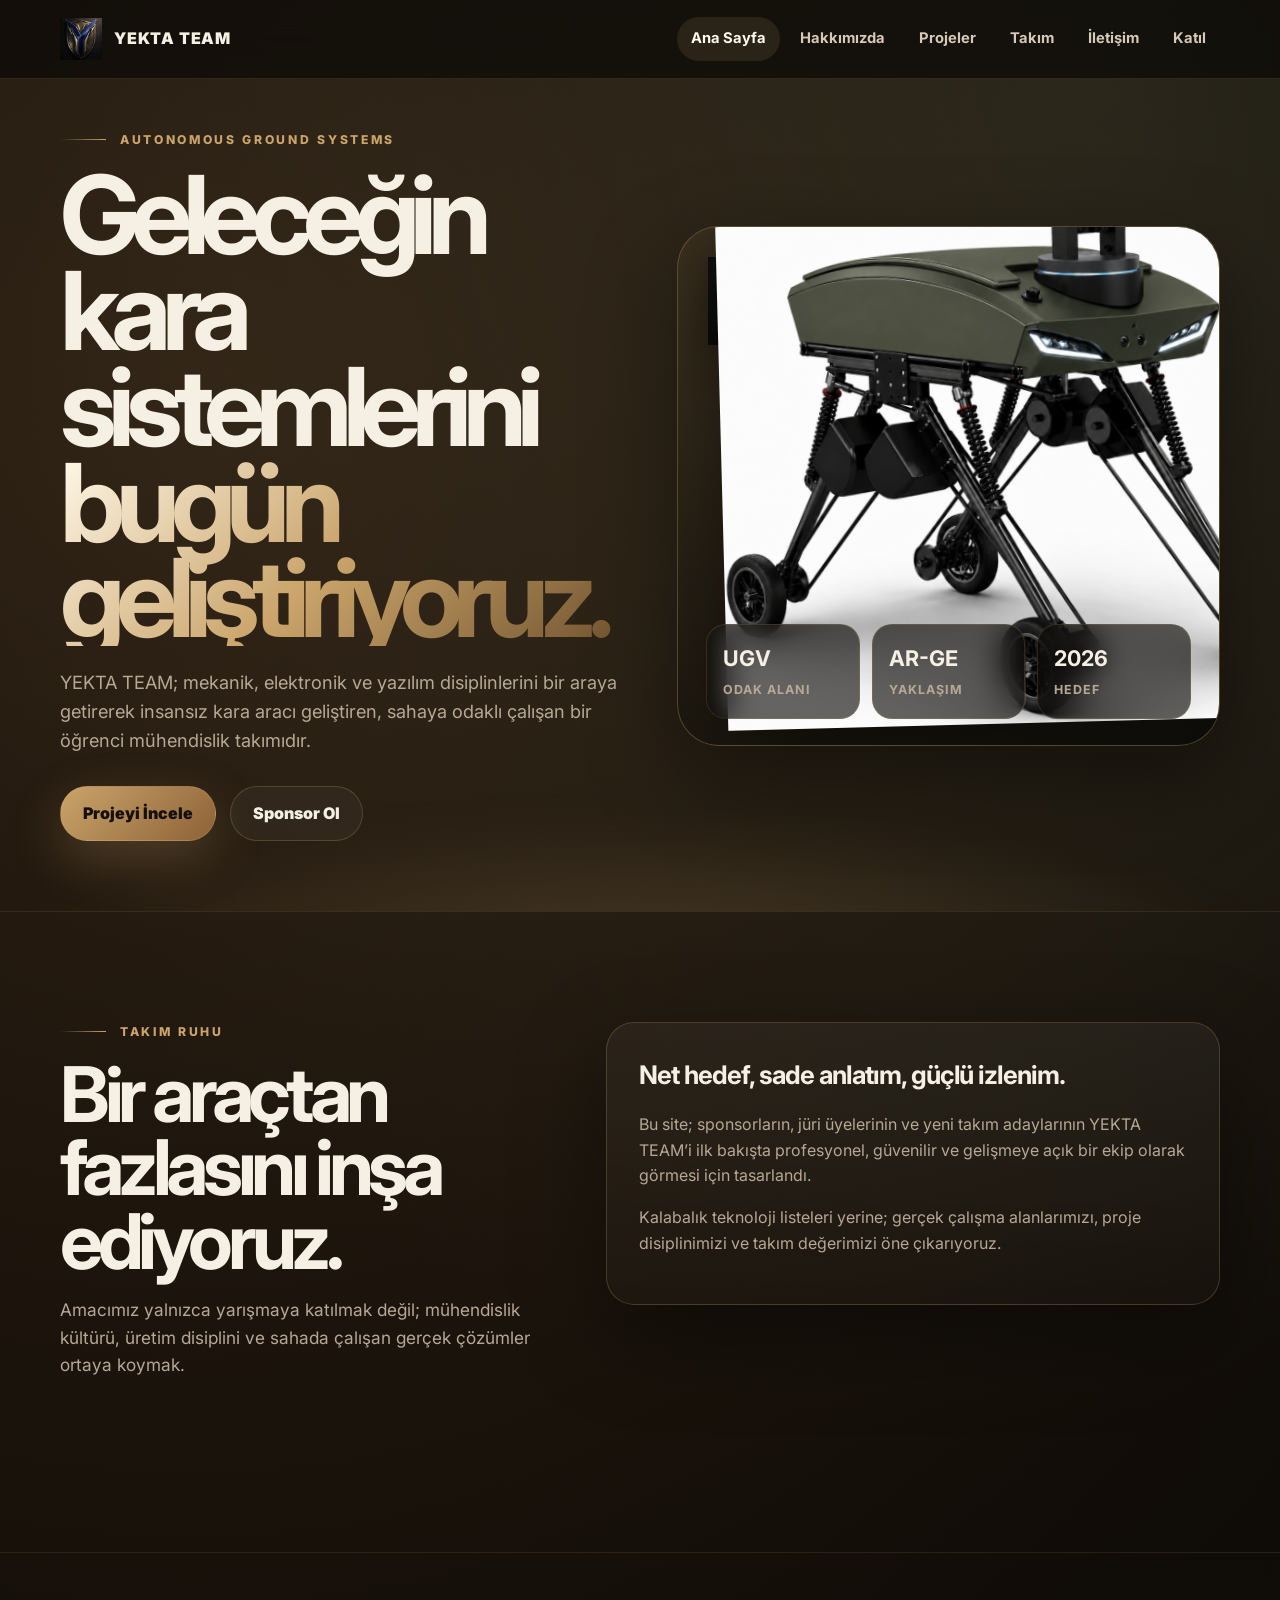
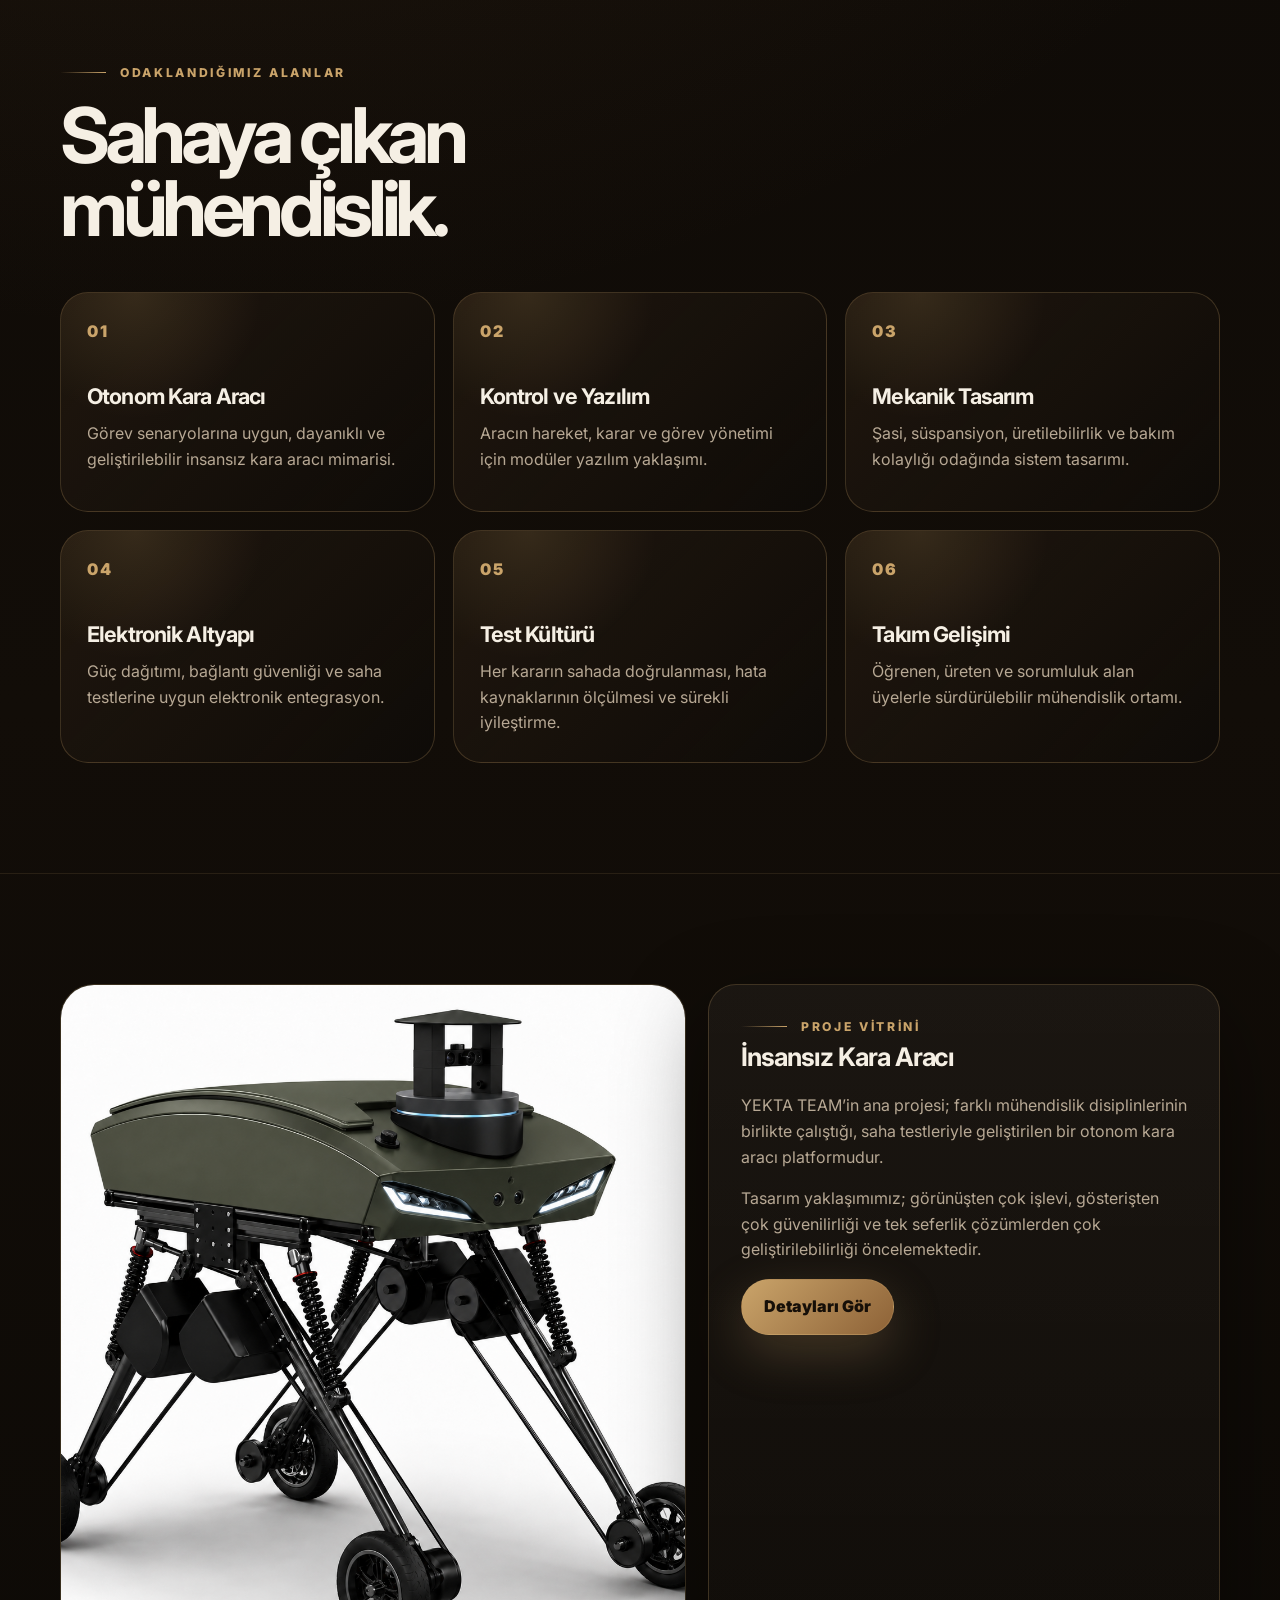
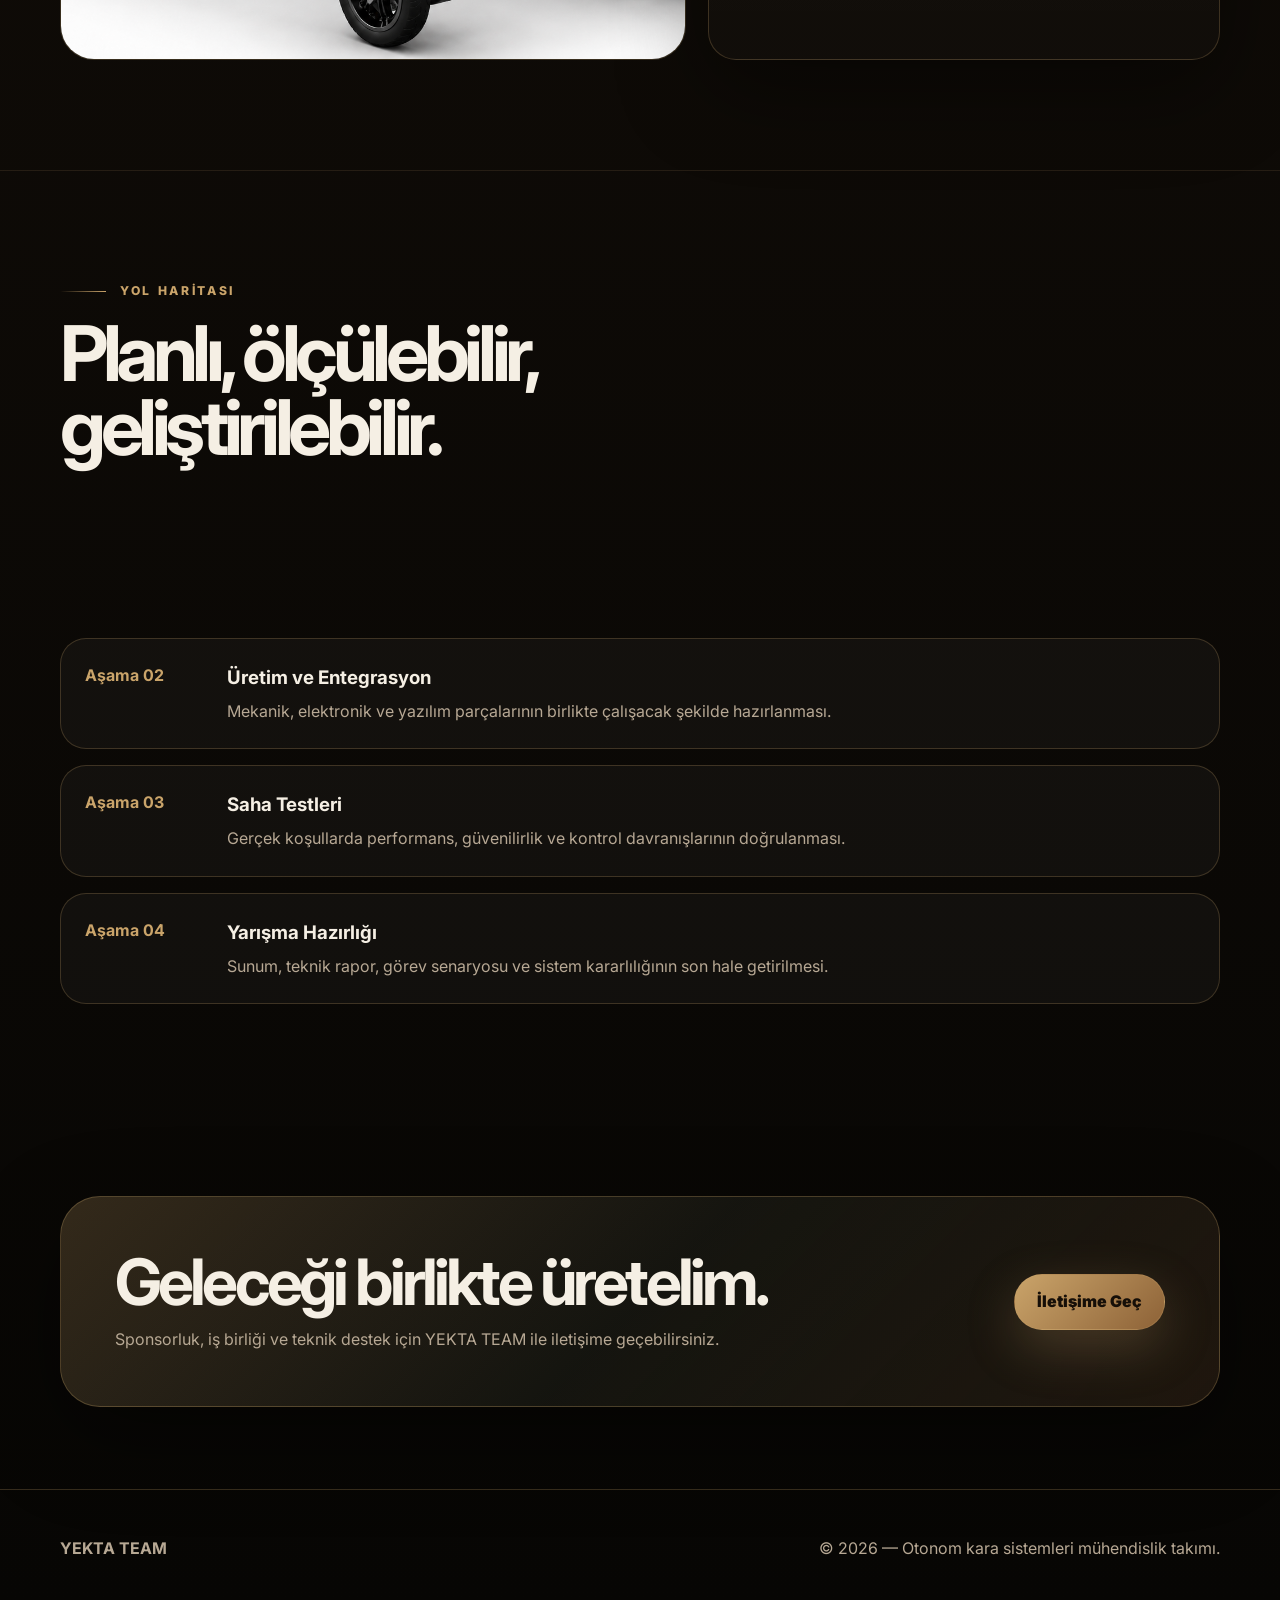
==== commit 688871a5: "Add files via upload" ====
--- a/index.html
+++ b/index.html
@@ -1,90 +1,128 @@
-<!DOCTYPE html>
+<!doctype html>
 <html lang="tr">
 <head>
-  <meta charset="UTF-8">
-  <meta name="viewport" content="width=device-width, initial-scale=1.0">
-  <meta name="description" content="YEKTA TEAM - İstanbul Ticaret Üniversitesi öğrencilerinden oluşan insansız kara aracı ve otonom sistemler AR-GE takımı.">
-  <meta name="theme-color" content="#050806">
-  <meta property="og:title" content="YEKTA TEAM | Autonomous UGV Systems">
-  <meta property="og:description" content="YEKTA TEAM | İnsansız Kara Aracı ve Otonom Sistemler">
-  <meta property="og:image" content="vehicle.png">
-  <title>YEKTA TEAM | Autonomous UGV Systems</title>
-  <link rel="icon" type="image/png" href="logo.png">
+  <meta charset="utf-8">
+  <meta name="viewport" content="width=device-width, initial-scale=1">
+  <title>YEKTA TEAM | Otonom Kara Aracı Takımı</title>
+  <meta name="description" content="YEKTA TEAM, İstanbul Ticaret Üniversitesi öğrencilerinden oluşan insansız kara aracı ve otonom sistemler geliştiren mühendislik takımıdır.">
+  <meta property="og:title" content="YEKTA TEAM | Otonom Kara Aracı Takımı">
+  <meta property="og:description" content="Sahada güvenilir, geliştirilebilir ve yenilikçi otonom kara sistemleri geliştiren öğrenci mühendislik takımı.">
+  <meta property="og:image" content="logo.png">
+  <link rel="icon" href="logo.png" type="image/png">
   <link rel="preconnect" href="https://fonts.googleapis.com">
   <link rel="preconnect" href="https://fonts.gstatic.com" crossorigin>
-  <link href="https://fonts.googleapis.com/css2?family=Inter:wght@400;500;600;700;800;900&display=swap" rel="stylesheet">
-  <link rel="stylesheet" href="style.css">
+  <link href="https://fonts.googleapis.com/css2?family=Inter:wght@500;700;800;900&display=swap" rel="stylesheet">
+  <link rel="stylesheet" href="style.css?v=3">
 </head>
 <body>
-  <div class="noise"></div>
-  <header class="site-header" id="top">
-    <div class="container nav">
-      <a href="index.html" class="brand" aria-label="YEKTA TEAM Ana Sayfa">
-        <img src="logo.png" alt="YEKTA TEAM Logo">
-        <span><strong>YEKTA TEAM</strong><small>Autonomous UGV Systems</small></span>
-      </a>
-      <button class="menu-toggle" aria-label="Menüyü aç/kapat">☰</button>
-      <nav class="nav-links"><a class="active" href="index.html">Ana Sayfa</a>
-<a class="" href="about.html">Hakkımızda</a>
-<a class="" href="projects.html">Projeler</a>
-<a class="" href="teams.html">Ekipler</a>
-<a class="" href="apply.html">Başvuru</a>
-<a class="" href="contact.html">İletişim</a></nav>
-      <a class="nav-cta" href="apply.html">Katıl / Sponsor Ol</a>
+<header class="nav">
+  <div class="container nav-inner">
+    <a class="brand" href="index.html"><img src="logo.png" alt="YEKTA TEAM logosu"><span>YEKTA TEAM</span></a>
+    <button class="nav-toggle" aria-label="Menüyü aç">☰</button>
+    <nav class="nav-links">
+      <a class="active" href="index.html">Ana Sayfa</a>
+      <a href="about.html">Hakkımızda</a>
+      <a href="projects.html">Projeler</a>
+      <a href="teams.html">Takım</a>
+      <a href="contact.html">İletişim</a>
+      <a href="apply.html">Katıl</a>
+    </nav>
+  </div>
+</header>
+
+<main>
+  <section class="hero">
+    <div class="container hero-grid">
+      <div data-reveal>
+        <div class="eyebrow">Autonomous Ground Systems</div>
+        <h1>Geleceğin kara sistemlerini <span>bugün geliştiriyoruz.</span></h1>
+        <p>YEKTA TEAM; mekanik, elektronik ve yazılım disiplinlerini bir araya getirerek insansız kara aracı geliştiren, sahaya odaklı çalışan bir öğrenci mühendislik takımıdır.</p>
+        <div class="hero-actions">
+          <a class="btn btn-primary" href="projects.html">Projeyi İncele</a>
+          <a class="btn btn-secondary" href="contact.html">Sponsor Ol</a>
+        </div>
+      </div>
+      <div class="hero-card" data-reveal>
+        <img class="logo-mark" src="logo.png" alt="YEKTA TEAM">
+        <img class="vehicle" src="vehicle.png" alt="YEKTA TEAM insansız kara aracı">
+        <div class="stat-strip">
+          <div class="stat"><strong>UGV</strong><span>Odak Alanı</span></div>
+          <div class="stat"><strong>AR-GE</strong><span>Yaklaşım</span></div>
+          <div class="stat"><strong>2026</strong><span>Hedef</span></div>
+        </div>
+      </div>
     </div>
-  </header>
+  </section>
 
-  <main>
-    <section class="hero">
-      <div class="container hero-grid">
-        <div class="reveal">
-          <span class="eyebrow">YEKTA TEAM</span>
-          <h1>Otonom sistemler için <span>premium mühendislik takımı</span></h1>
-          <p class="lead">İstanbul Ticaret Üniversitesi öğrencileri tarafından kurulan YEKTA TEAM; insansız kara araçları, yapay zekâ destekli algılama ve sahada çalışabilir mühendislik çözümleri geliştirir.</p>
-          <div class="hero-actions"><a class="btn btn-primary" href="projects.html">Projeyi İncele</a><a class="btn btn-ghost" href="contact.html">İletişime Geç</a></div>
-        </div>
-        <div class="vehicle-stage reveal"><div class="scan"></div><img src="vehicle.png" alt="YEKTA TEAM İnsansız Kara Aracı"><div class="hud-card hud-1">AI Navigation</div><div class="hud-card hud-2">LiDAR • Vision • ROS</div></div>
+  <section class="section">
+    <div class="container split">
+      <div class="section-head" data-reveal>
+        <div class="eyebrow">Takım ruhu</div>
+        <h2>Bir araçtan fazlasını inşa ediyoruz.</h2>
+        <p>Amacımız yalnızca yarışmaya katılmak değil; mühendislik kültürü, üretim disiplini ve sahada çalışan gerçek çözümler ortaya koymak.</p>
       </div>
-    </section>
-    
-<section class="section stats-section">
-  <div class="container stats-grid reveal">
-    <div><strong data-count="20">0</strong><span>Takım Üyesi</span></div>
-    <div><strong data-count="5">0</strong><span>Teknik Birim</span></div>
-    <div><strong data-count="1">0</strong><span>Otonom UGV</span></div>
-    <div><strong data-count="2026">0</strong><span>TEKNOFEST Hedefi</span></div>
-  </div>
-</section>
-<section class="section">
-  <div class="container split">
-    <div class="reveal"><span class="eyebrow">Misyon</span><h2>Sadece yarışmaya değil, üretim kültürüne hazırlanıyoruz.</h2><p>Yazılım, elektronik, mekatronik ve organizasyon birimlerini tek bir mühendislik hedefi etrafında birleştiriyoruz. Her karar; test edilebilir, geliştirilebilir ve sahada çalışabilir bir sistem üretmek için alınıyor.</p></div>
-    <div class="feature-grid reveal">
-      <article><b>01</b><h3>Otonom Algılama</h3><p>Kamera, LiDAR ve sensör verileriyle çevresini yorumlayabilen sistem mimarisi.</p></article>
-      <article><b>02</b><h3>Sağlam Mekanik</h3><p>Farklı zemin koşullarına uyum sağlayan süspansiyon ve şasi yaklaşımı.</p></article>
-      <article><b>03</b><h3>Entegre Yazılım</h3><p>ROS, görüntü işleme ve görev kontrol altyapısı için modüler yazılım düzeni.</p></article>
-      <article><b>04</b><h3>Takım Disiplini</h3><p>Planlama, dokümantasyon, sponsor ilişkileri ve sürdürülebilir ekip yönetimi.</p></article>
+      <div class="panel" data-reveal>
+        <h3>Net hedef, sade anlatım, güçlü izlenim.</h3>
+        <p>Bu site; sponsorların, jüri üyelerinin ve yeni takım adaylarının YEKTA TEAM’i ilk bakışta profesyonel, güvenilir ve gelişmeye açık bir ekip olarak görmesi için tasarlandı.</p>
+        <p>Kalabalık teknoloji listeleri yerine; gerçek çalışma alanlarımızı, proje disiplinimizi ve takım değerimizi öne çıkarıyoruz.</p>
+      </div>
     </div>
-  </div>
-</section>
-<section class="section dark-panel">
-  <div class="container"><span class="eyebrow">Teknolojiler</span><h2 class="section-title">Kullandığımız teknoloji ekosistemi</h2><div class="tech-cloud reveal"><span>ROS</span><span>OpenCV</span><span>YOLO</span><span>Python</span><span>C++</span><span>LiDAR</span><span>STM32</span><span>CAN BUS</span><span>PCB</span><span>CAD</span><span>Sensor Fusion</span><span>Autonomous Control</span></div></div>
-</section>
-<section class="section">
-  <div class="container cta reveal"><h2>YEKTA TEAM ile iş birliği yapmak ister misiniz?</h2><p>Ürün desteği, teknik destek, sponsorluk ve kurumsal iş birlikleri için bizimle iletişime geçebilirsiniz.</p><a class="btn btn-primary" href="apply.html">Başvuru Sayfasına Git</a></div>
-</section>
-  </main>
+  </section>
 
-  <footer class="footer">
-    <div class="container footer-grid">
-      <div>
-        <a href="index.html" class="footer-brand"><img src="logo.png" alt="YEKTA TEAM Logo"><strong>YEKTA TEAM</strong></a>
-        <p>İnsansız kara araçları, otonom sistemler ve multidisipliner mühendislik kültürü.</p>
+  <section class="section">
+    <div class="container">
+      <div class="section-head" data-reveal>
+        <div class="eyebrow">Odaklandığımız alanlar</div>
+        <h2>Sahaya çıkan mühendislik.</h2>
       </div>
-      <div><h4>Sayfalar</h4><a href="about.html">Hakkımızda</a><a href="projects.html">Projeler</a><a href="teams.html">Ekipler</a><a href="apply.html">Başvuru</a></div>
-      <div><h4>İletişim</h4><a href="mailto:yekta.team26@gmail.com">yekta.team26@gmail.com</a><a href="https://www.instagram.com/yekta.team.ika" target="_blank">Instagram</a><a href="https://www.linkedin.com/company/yekta-team/" target="_blank">LinkedIn</a></div>
+      <div class="feature-grid">
+        <article class="feature" data-reveal><span class="num">01</span><h3>Otonom Kara Aracı</h3><p>Görev senaryolarına uygun, dayanıklı ve geliştirilebilir insansız kara aracı mimarisi.</p></article>
+        <article class="feature" data-reveal><span class="num">02</span><h3>Kontrol ve Yazılım</h3><p>Aracın hareket, karar ve görev yönetimi için modüler yazılım yaklaşımı.</p></article>
+        <article class="feature" data-reveal><span class="num">03</span><h3>Mekanik Tasarım</h3><p>Şasi, süspansiyon, üretilebilirlik ve bakım kolaylığı odağında sistem tasarımı.</p></article>
+        <article class="feature" data-reveal><span class="num">04</span><h3>Elektronik Altyapı</h3><p>Güç dağıtımı, bağlantı güvenliği ve saha testlerine uygun elektronik entegrasyon.</p></article>
+        <article class="feature" data-reveal><span class="num">05</span><h3>Test Kültürü</h3><p>Her kararın sahada doğrulanması, hata kaynaklarının ölçülmesi ve sürekli iyileştirme.</p></article>
+        <article class="feature" data-reveal><span class="num">06</span><h3>Takım Gelişimi</h3><p>Öğrenen, üreten ve sorumluluk alan üyelerle sürdürülebilir mühendislik ortamı.</p></article>
+      </div>
     </div>
-    <div class="container copyright">© 2026 YEKTA TEAM. Tüm hakları saklıdır.</div>
-  </footer>
-  <script src="script.js"></script>
+  </section>
+
+  <section class="section">
+    <div class="container showcase">
+      <div class="image-box" data-reveal><img src="vehicle.png" alt="YEKTA TEAM aracı"></div>
+      <div class="panel" data-reveal>
+        <div class="eyebrow">Proje vitrini</div>
+        <h3>İnsansız Kara Aracı</h3>
+        <p>YEKTA TEAM’in ana projesi; farklı mühendislik disiplinlerinin birlikte çalıştığı, saha testleriyle geliştirilen bir otonom kara aracı platformudur.</p>
+        <p>Tasarım yaklaşımımız; görünüşten çok işlevi, gösterişten çok güvenilirliği ve tek seferlik çözümlerden çok geliştirilebilirliği öncelemektedir.</p>
+        <a class="btn btn-primary" href="projects.html">Detayları Gör</a>
+      </div>
+    </div>
+  </section>
+
+  <section class="section">
+    <div class="container">
+      <div class="section-head" data-reveal>
+        <div class="eyebrow">Yol haritası</div>
+        <h2>Planlı, ölçülebilir, geliştirilebilir.</h2>
+      </div>
+      <div class="roadmap">
+        <div class="step" data-reveal><strong>Aşama 01</strong><div><h3>Kavramsal Tasarım</h3><p>Görev ihtiyaçlarının belirlenmesi, sistem mimarisi ve ana tasarım kararları.</p></div></div>
+        <div class="step" data-reveal><strong>Aşama 02</strong><div><h3>Üretim ve Entegrasyon</h3><p>Mekanik, elektronik ve yazılım parçalarının birlikte çalışacak şekilde hazırlanması.</p></div></div>
+        <div class="step" data-reveal><strong>Aşama 03</strong><div><h3>Saha Testleri</h3><p>Gerçek koşullarda performans, güvenilirlik ve kontrol davranışlarının doğrulanması.</p></div></div>
+        <div class="step" data-reveal><strong>Aşama 04</strong><div><h3>Yarışma Hazırlığı</h3><p>Sunum, teknik rapor, görev senaryosu ve sistem kararlılığının son hale getirilmesi.</p></div></div>
+      </div>
+    </div>
+  </section>
+
+  <section class="cta">
+    <div class="container cta-box" data-reveal>
+      <div><h2>Geleceği birlikte üretelim.</h2><p>Sponsorluk, iş birliği ve teknik destek için YEKTA TEAM ile iletişime geçebilirsiniz.</p></div>
+      <a class="btn btn-primary" href="contact.html">İletişime Geç</a>
+    </div>
+  </section>
+</main>
+
+<footer class="footer"><div class="container footer-inner"><strong>YEKTA TEAM</strong><span>© <span id="year"></span> — Otonom kara sistemleri mühendislik takımı.</span></div></footer>
+<script src="script.js?v=3"></script>
 </body>
-</html>+</html>
--- a/style.css
+++ b/style.css
@@ -1,2 +1,25 @@
-
-:root{--bg:#050806;--bg2:#0a120d;--panel:rgba(255,255,255,.055);--panel2:rgba(255,255,255,.08);--line:rgba(255,255,255,.13);--text:#f4f7f2;--muted:#a8b7ad;--green:#6f7f55;--olive:#a9b174;--blue:#45c7ff;--shadow:0 30px 90px rgba(0,0,0,.42);--radius:28px;--max:1180px}*{box-sizing:border-box;margin:0;padding:0}html{scroll-behavior:smooth}body{font-family:Inter,Arial,sans-serif;background:radial-gradient(circle at 75% 5%,rgba(69,199,255,.16),transparent 28%),radial-gradient(circle at 20% 25%,rgba(111,127,85,.22),transparent 34%),linear-gradient(180deg,#030504,#071009 42%,#050806);color:var(--text);line-height:1.65;overflow-x:hidden}a{color:inherit;text-decoration:none}img{display:block;max-width:100%}.container{width:min(var(--max),calc(100% - 40px));margin:auto}.noise{position:fixed;inset:0;pointer-events:none;z-index:100;opacity:.045;background-image:url("data:image/svg+xml,%3Csvg viewBox='0 0 200 200' xmlns='http://www.w3.org/2000/svg'%3E%3Cfilter id='n'%3E%3CfeTurbulence type='fractalNoise' baseFrequency='.8' numOctaves='4' stitchTiles='stitch'/%3E%3C/filter%3E%3Crect width='100%25' height='100%25' filter='url(%23n)'/%3E%3C/svg%3E")}.site-header{position:sticky;top:0;z-index:50;background:rgba(5,8,6,.68);backdrop-filter:blur(18px);border-bottom:1px solid var(--line)}.nav{height:82px;display:flex;align-items:center;gap:24px}.brand{display:flex;align-items:center;gap:12px;margin-right:auto}.brand img{width:48px;height:48px;object-fit:contain;filter:drop-shadow(0 0 18px rgba(69,199,255,.28))}.brand strong{display:block;letter-spacing:.06em}.brand small{display:block;color:var(--muted);font-size:.72rem}.nav-links{display:flex;gap:6px}.nav-links a{padding:10px 13px;color:var(--muted);font-weight:700;font-size:.91rem;border-radius:999px;transition:.25s}.nav-links a:hover,.nav-links a.active{color:white;background:rgba(255,255,255,.08)}.nav-cta,.btn{display:inline-flex;align-items:center;justify-content:center;border-radius:999px;font-weight:800;transition:.25s}.nav-cta{padding:11px 16px;background:linear-gradient(135deg,var(--olive),#d7dfa4);color:#0a0f0b}.menu-toggle{display:none;background:transparent;border:1px solid var(--line);color:white;border-radius:12px;padding:9px 12px}.hero{min-height:calc(100vh - 82px);display:flex;align-items:center;padding:70px 0}.hero-grid{display:grid;grid-template-columns:1fr 1.05fr;gap:45px;align-items:center}.eyebrow{display:inline-flex;gap:10px;align-items:center;color:var(--blue);text-transform:uppercase;letter-spacing:.18em;font-weight:900;font-size:.78rem;margin-bottom:18px}.eyebrow:before{content:"";width:34px;height:1px;background:var(--blue)}h1{font-size:clamp(2.55rem,6vw,6.8rem);line-height:.92;letter-spacing:-.08em;max-width:920px}h1 span,.accent{color:var(--olive)}.lead{font-size:clamp(1.03rem,1.7vw,1.28rem);color:var(--muted);max-width:720px;margin-top:24px}.hero-actions,.btn-row{display:flex;gap:14px;flex-wrap:wrap;margin-top:34px}.btn{padding:15px 22px;border:1px solid var(--line)}.btn-primary{background:linear-gradient(135deg,var(--olive),#eef4b6);color:#071009;box-shadow:0 18px 60px rgba(169,177,116,.2)}.btn-ghost,.btn-secondary{background:rgba(255,255,255,.06);color:white}.vehicle-stage{position:relative;padding:30px;border:1px solid var(--line);border-radius:38px;background:radial-gradient(circle at 60% 25%,rgba(69,199,255,.18),transparent 34%),linear-gradient(145deg,rgba(255,255,255,.1),rgba(255,255,255,.035));box-shadow:var(--shadow);overflow:hidden}.vehicle-stage img{position:relative;z-index:2;filter:drop-shadow(0 35px 45px rgba(0,0,0,.45));animation:float 5s ease-in-out infinite}.vehicle-stage:after{content:"";position:absolute;left:10%;right:10%;bottom:35px;height:24px;background:rgba(0,0,0,.45);filter:blur(18px);border-radius:50%}.scan{position:absolute;inset:-40%;background:conic-gradient(from 0deg,transparent,rgba(69,199,255,.13),transparent 22%);animation:spin 8s linear infinite}.hud-card{position:absolute;z-index:3;padding:10px 14px;border:1px solid var(--line);border-radius:16px;background:rgba(5,8,6,.65);backdrop-filter:blur(12px);font-size:.82rem;color:#d9f4ff}.hud-1{top:34px;right:34px}.hud-2{bottom:34px;left:34px}.section{padding:95px 0}.page-hero{padding:135px 0 80px;background:radial-gradient(circle at 80% 10%,rgba(69,199,255,.13),transparent 30%)}.section-title,h2{font-size:clamp(2rem,4vw,4rem);line-height:1;letter-spacing:-.055em}.split{display:grid;grid-template-columns:.9fr 1.1fr;gap:42px;align-items:start}.feature-grid,.cards-2,.cards-3,.team-grid,.contact-grid,.apply-grid{display:grid;gap:20px}.feature-grid,.cards-2,.apply-grid{grid-template-columns:repeat(2,1fr)}.cards-3,.team-grid,.contact-grid{grid-template-columns:repeat(3,1fr)}.feature-grid article,.card,.team-card,.contact-card,.apply-card,.lead-card{background:var(--panel);border:1px solid var(--line);border-radius:var(--radius);padding:28px;box-shadow:0 18px 70px rgba(0,0,0,.14);transition:.25s}.feature-grid article:hover,.card:hover,.team-card:hover,.contact-card:hover,.apply-card:hover{transform:translateY(-7px);background:var(--panel2)}.feature-grid b{color:var(--blue)}h3{font-size:1.25rem;margin:8px 0 10px}p,li{color:var(--muted)}.stats-section{padding-top:20px}.stats-grid{display:grid;grid-template-columns:repeat(4,1fr);gap:16px}.stats-grid div{padding:28px;border:1px solid var(--line);border-radius:24px;background:rgba(255,255,255,.05);text-align:center}.stats-grid strong{display:block;font-size:2.5rem;color:white}.stats-grid span{color:var(--muted);font-weight:700}.dark-panel{background:linear-gradient(180deg,rgba(255,255,255,.035),rgba(255,255,255,.015));border-top:1px solid var(--line);border-bottom:1px solid var(--line)}.tech-cloud{display:flex;flex-wrap:wrap;gap:12px;margin-top:28px}.tech-cloud span,.specs span,.team-card span{display:inline-flex;padding:10px 14px;border:1px solid rgba(69,199,255,.22);border-radius:999px;background:rgba(69,199,255,.075);color:#dff7ff;font-weight:800;font-size:.9rem}.cta{text-align:center;padding:50px;border-radius:34px;border:1px solid var(--line);background:linear-gradient(135deg,rgba(111,127,85,.22),rgba(69,199,255,.08))}.cta .btn{margin-top:26px}.timeline{display:grid;grid-template-columns:repeat(4,1fr);gap:16px}.timeline div{padding:24px;border-left:1px solid var(--blue);background:rgba(255,255,255,.04);border-radius:0 22px 22px 0}.timeline span{color:var(--blue);font-weight:900}.project-showcase{display:grid;grid-template-columns:1fr 1fr;gap:38px;align-items:center}.project-visual{padding:24px;border-radius:34px;background:rgba(255,255,255,.06);border:1px solid var(--line)}.specs{display:flex;flex-wrap:wrap;gap:10px;margin-top:22px}.team-card ul{margin:16px 0 18px;padding-left:18px}.team-card div{display:flex;flex-wrap:wrap;gap:8px}.team-card span{font-size:.78rem;padding:7px 10px}.contact-card span{color:var(--blue);font-weight:900;text-transform:uppercase;font-size:.78rem}.contact-card h3{word-break:break-word}.footer{padding:65px 0 26px;background:#030504;border-top:1px solid var(--line)}.footer-grid{display:grid;grid-template-columns:1.5fr 1fr 1fr;gap:35px}.footer-brand{display:flex;align-items:center;gap:12px;margin-bottom:15px}.footer-brand img{width:44px}.footer a{display:block;color:var(--muted);margin:8px 0}.footer h4{margin-bottom:12px}.copyright{color:var(--muted);font-size:.9rem;margin-top:34px;padding-top:22px;border-top:1px solid var(--line)}.reveal{opacity:0;transform:translateY(22px);transition:opacity .7s ease,transform .7s ease}.reveal.show{opacity:1;transform:none}@keyframes spin{to{transform:rotate(360deg)}}@keyframes float{50%{transform:translateY(-10px)}}@media(max-width:920px){.menu-toggle{display:block}.nav-links{position:absolute;top:82px;left:20px;right:20px;display:none;flex-direction:column;padding:18px;border:1px solid var(--line);border-radius:22px;background:rgba(5,8,6,.96)}.nav-links.open{display:flex}.nav-cta{display:none}.hero-grid,.split,.project-showcase,.footer-grid{grid-template-columns:1fr}.hero{padding:42px 0 70px}.cards-3,.team-grid,.contact-grid{grid-template-columns:1fr 1fr}.stats-grid,.timeline{grid-template-columns:repeat(2,1fr)}h1{letter-spacing:-.055em}.vehicle-stage{padding:16px}}@media(max-width:620px){.container{width:min(var(--max),calc(100% - 28px))}.brand small{display:none}.feature-grid,.cards-2,.cards-3,.team-grid,.contact-grid,.apply-grid,.stats-grid,.timeline{grid-template-columns:1fr}.section{padding:70px 0}.page-hero{padding:105px 0 55px}.hud-card{display:none}.nav{height:76px}}
+:root{
+  --bg:#080705;
+  --bg-2:#120e0a;
+  --card:#18120d;
+  --card-2:#21180f;
+  --text:#f5efe4;
+  --muted:#b7a894;
+  --gold:#caa46a;
+  --bronze:#7a5631;
+  --olive:#596049;
+  --line:rgba(202,164,106,.24);
+  --white:#fffaf0;
+  --shadow:0 30px 90px rgba(0,0,0,.42);
+  --radius:28px;
+}
+*{box-sizing:border-box}
+html{scroll-behavior:smooth}
+body{margin:0;font-family:Inter,system-ui,-apple-system,BlinkMacSystemFont,"Segoe UI",sans-serif;color:var(--text);background:
+  radial-gradient(circle at 15% 8%,rgba(122,86,49,.32),transparent 34%),
+  radial-gradient(circle at 86% 2%,rgba(89,96,73,.28),transparent 28%),
+  linear-gradient(180deg,#090705 0%,#120d08 48%,#070604 100%);line-height:1.6;overflow-x:hidden}
+body:before{content:"";position:fixed;inset:0;pointer-events:none;background-image:url("data:image/svg+xml,%3Csvg xmlns='http://www.w3.org/2000/svg' width='160' height='160'%3E%3Cfilter id='n'%3E%3CfeTurbulence type='fractalNoise' baseFrequency='.8' numOctaves='3' stitchTiles='stitch'/%3E%3C/filter%3E%3Crect width='160' height='160' filter='url(%23n)' opacity='.18'/%3E%3C/svg%3E");opacity:.12;mix-blend-mode:soft-light;z-index:-1}
+a{color:inherit;text-decoration:none}img{max-width:100%;display:block}.container{width:min(1160px,calc(100% - 40px));margin-inline:auto}.eyebrow{display:flex;align-items:center;gap:14px;color:var(--gold);font-size:.76rem;font-weight:800;letter-spacing:.22em;text-transform:uppercase}.eyebrow:before{content:"";width:46px;height:1px;background:linear-gradient(90deg,transparent,var(--gold))}.section{padding:110px 0;border-top:1px solid rgba(202,164,106,.13)}.section-head{max-width:760px;margin-bottom:46px}.section-head h1,.section-head h2{margin:16px 0;font-size:clamp(2.3rem,6vw,5rem);line-height:.96;letter-spacing:-.07em}.section-head p{color:var(--muted);font-size:1.08rem;max-width:680px}.nav{position:fixed;top:0;left:0;right:0;z-index:50;background:rgba(8,7,5,.64);backdrop-filter:blur(22px);border-bottom:1px solid rgba(202,164,106,.16)}.nav-inner{height:78px;display:flex;align-items:center;justify-content:space-between}.brand{display:flex;align-items:center;gap:12px;font-weight:900;letter-spacing:.05em}.brand img{width:42px;height:42px;object-fit:contain}.nav-links{display:flex;align-items:center;gap:6px}.nav-links a{padding:10px 14px;border-radius:999px;color:#d7c9b7;font-weight:700;font-size:.92rem}.nav-links a:hover,.nav-links a.active{background:rgba(202,164,106,.12);color:var(--white)}.nav-toggle{display:none;border:1px solid var(--line);background:rgba(255,255,255,.03);color:var(--text);border-radius:14px;padding:10px 12px}.btn{display:inline-flex;align-items:center;justify-content:center;gap:10px;border-radius:999px;padding:14px 22px;font-weight:900;border:1px solid var(--line);transition:.25s ease}.btn-primary{background:linear-gradient(135deg,var(--gold),#8d6237);color:#160f08;box-shadow:0 18px 50px rgba(202,164,106,.25)}.btn-secondary{background:rgba(255,255,255,.04);color:var(--text)}.btn:hover{transform:translateY(-2px);filter:brightness(1.08)}.hero{min-height:100svh;display:flex;align-items:center;position:relative;padding:130px 0 70px;overflow:hidden}.hero:after{content:"";position:absolute;inset:auto -10% -28% -10%;height:42%;background:radial-gradient(ellipse at center,rgba(202,164,106,.22),transparent 60%);filter:blur(20px)}.hero-grid{display:grid;grid-template-columns:1.02fr .98fr;gap:52px;align-items:center;position:relative;z-index:1}.hero h1{font-size:clamp(3.2rem,8.5vw,7.8rem);line-height:.88;margin:18px 0 22px;letter-spacing:-.085em}.hero h1 span{display:block;color:transparent;background:linear-gradient(135deg,#fff8e8,#caa46a 50%,#71532f);-webkit-background-clip:text;background-clip:text}.hero p{font-size:1.14rem;color:var(--muted);max-width:650px}.hero-actions{display:flex;gap:14px;flex-wrap:wrap;margin-top:30px}.hero-card{position:relative;min-height:520px;border-radius:42px;background:linear-gradient(135deg,rgba(202,164,106,.12),rgba(89,96,73,.09));border:1px solid rgba(202,164,106,.24);box-shadow:var(--shadow);overflow:hidden}.hero-card:before{content:"";position:absolute;inset:0;background:radial-gradient(circle at 55% 20%,rgba(255,230,180,.18),transparent 28%),linear-gradient(180deg,transparent,rgba(0,0,0,.45))}.vehicle{position:absolute;width:112%;max-width:none;right:-20%;bottom:22px;filter:drop-shadow(0 30px 55px rgba(0,0,0,.56));transform:rotate(-1.5deg)}.logo-mark{position:absolute;top:30px;left:30px;width:88px;opacity:.88;filter:drop-shadow(0 14px 22px rgba(0,0,0,.35))}.stat-strip{position:absolute;left:28px;right:28px;bottom:26px;display:grid;grid-template-columns:repeat(3,1fr);gap:12px}.stat{padding:16px;border-radius:20px;background:rgba(9,7,5,.62);border:1px solid rgba(202,164,106,.18);backdrop-filter:blur(15px)}.stat strong{display:block;font-size:1.35rem}.stat span{font-size:.78rem;color:var(--muted);font-weight:700;text-transform:uppercase;letter-spacing:.08em}.split{display:grid;grid-template-columns:.9fr 1.1fr;gap:44px;align-items:start}.panel{border:1px solid var(--line);background:linear-gradient(180deg,rgba(255,255,255,.045),rgba(255,255,255,.015));border-radius:var(--radius);padding:32px;box-shadow:var(--shadow)}.panel h3{margin:0 0 12px;font-size:1.6rem;letter-spacing:-.04em}.panel p{color:var(--muted)}.feature-grid{display:grid;grid-template-columns:repeat(3,1fr);gap:18px}.feature{min-height:220px;border:1px solid var(--line);border-radius:28px;padding:26px;background:linear-gradient(135deg,rgba(33,24,15,.92),rgba(14,11,8,.72));position:relative;overflow:hidden}.feature:before{content:"";position:absolute;inset:0;background:radial-gradient(circle at 20% 0%,rgba(202,164,106,.18),transparent 34%);opacity:.8}.feature>*{position:relative}.feature .num{color:var(--gold);font-weight:900;letter-spacing:.12em}.feature h3{font-size:1.35rem;margin:34px 0 8px;letter-spacing:-.04em}.feature p{color:var(--muted);margin:0}.showcase{display:grid;grid-template-columns:1.1fr .9fr;gap:22px}.image-box{border-radius:34px;overflow:hidden;border:1px solid var(--line);background:#0c0a07;min-height:420px;display:flex;align-items:center;justify-content:center}.image-box img{width:118%;max-width:none}.roadmap{display:grid;gap:16px}.step{display:grid;grid-template-columns:120px 1fr;gap:22px;padding:24px;border:1px solid var(--line);border-radius:26px;background:rgba(255,255,255,.035)}.step strong{color:var(--gold)}.step h3{margin:0 0 6px}.step p{margin:0;color:var(--muted)}.team-grid{display:grid;grid-template-columns:repeat(4,1fr);gap:16px}.team-card{padding:24px;border-radius:26px;background:linear-gradient(180deg,rgba(255,255,255,.045),rgba(255,255,255,.015));border:1px solid var(--line);min-height:180px}.team-card h3{margin:0 0 10px}.team-card p{margin:0;color:var(--muted)}.cta{padding:82px 0}.cta-box{border-radius:40px;padding:54px;background:linear-gradient(135deg,rgba(202,164,106,.22),rgba(89,96,73,.16),rgba(33,24,15,.92));border:1px solid rgba(202,164,106,.28);box-shadow:var(--shadow);display:grid;grid-template-columns:1fr auto;gap:30px;align-items:center}.cta h2{font-size:clamp(2.2rem,5vw,4.3rem);line-height:.96;margin:0 0 14px;letter-spacing:-.06em}.cta p{margin:0;color:var(--muted);max-width:640px}.footer{padding:46px 0;border-top:1px solid var(--line);color:var(--muted)}.footer-inner{display:flex;justify-content:space-between;gap:20px;flex-wrap:wrap}.page-hero{padding:150px 0 70px}.contact-grid{display:grid;grid-template-columns:repeat(3,1fr);gap:18px}.contact-card{padding:26px;border-radius:28px;border:1px solid var(--line);background:rgba(255,255,255,.035)}.contact-card span{display:block;color:var(--gold);font-weight:900;margin-bottom:8px}.form{display:grid;gap:14px}.input{width:100%;padding:15px 16px;border-radius:16px;border:1px solid var(--line);background:rgba(0,0,0,.24);color:var(--text);font:inherit}.input::placeholder{color:#8d806f}textarea.input{min-height:140px;resize:vertical}[data-reveal]{opacity:0;transform:translateY(28px);transition:.8s cubic-bezier(.2,.8,.2,1)}[data-reveal].is-visible{opacity:1;transform:none}
+@media (max-width:900px){.nav-toggle{display:block}.nav-links{position:absolute;top:78px;left:20px;right:20px;display:none;flex-direction:column;align-items:stretch;padding:16px;border:1px solid var(--line);background:rgba(13,10,7,.96);border-radius:22px}.nav-links.open{display:flex}.hero-grid,.split,.showcase,.cta-box{grid-template-columns:1fr}.hero-card{min-height:440px}.feature-grid,.team-grid,.contact-grid{grid-template-columns:1fr 1fr}.section{padding:82px 0}.step{grid-template-columns:1fr}.vehicle{width:125%;right:-34%}}
+@media (max-width:620px){.container{width:min(100% - 28px,1160px)}.feature-grid,.team-grid,.contact-grid{grid-template-columns:1fr}.hero{padding-top:112px}.hero-card{min-height:360px;border-radius:30px}.stat-strip{position:static;margin:280px 18px 18px;grid-template-columns:1fr}.vehicle{width:145%;right:-46%;bottom:90px}.logo-mark{width:68px}.cta-box{padding:34px}.hero-actions{flex-direction:column}.btn{width:100%}}
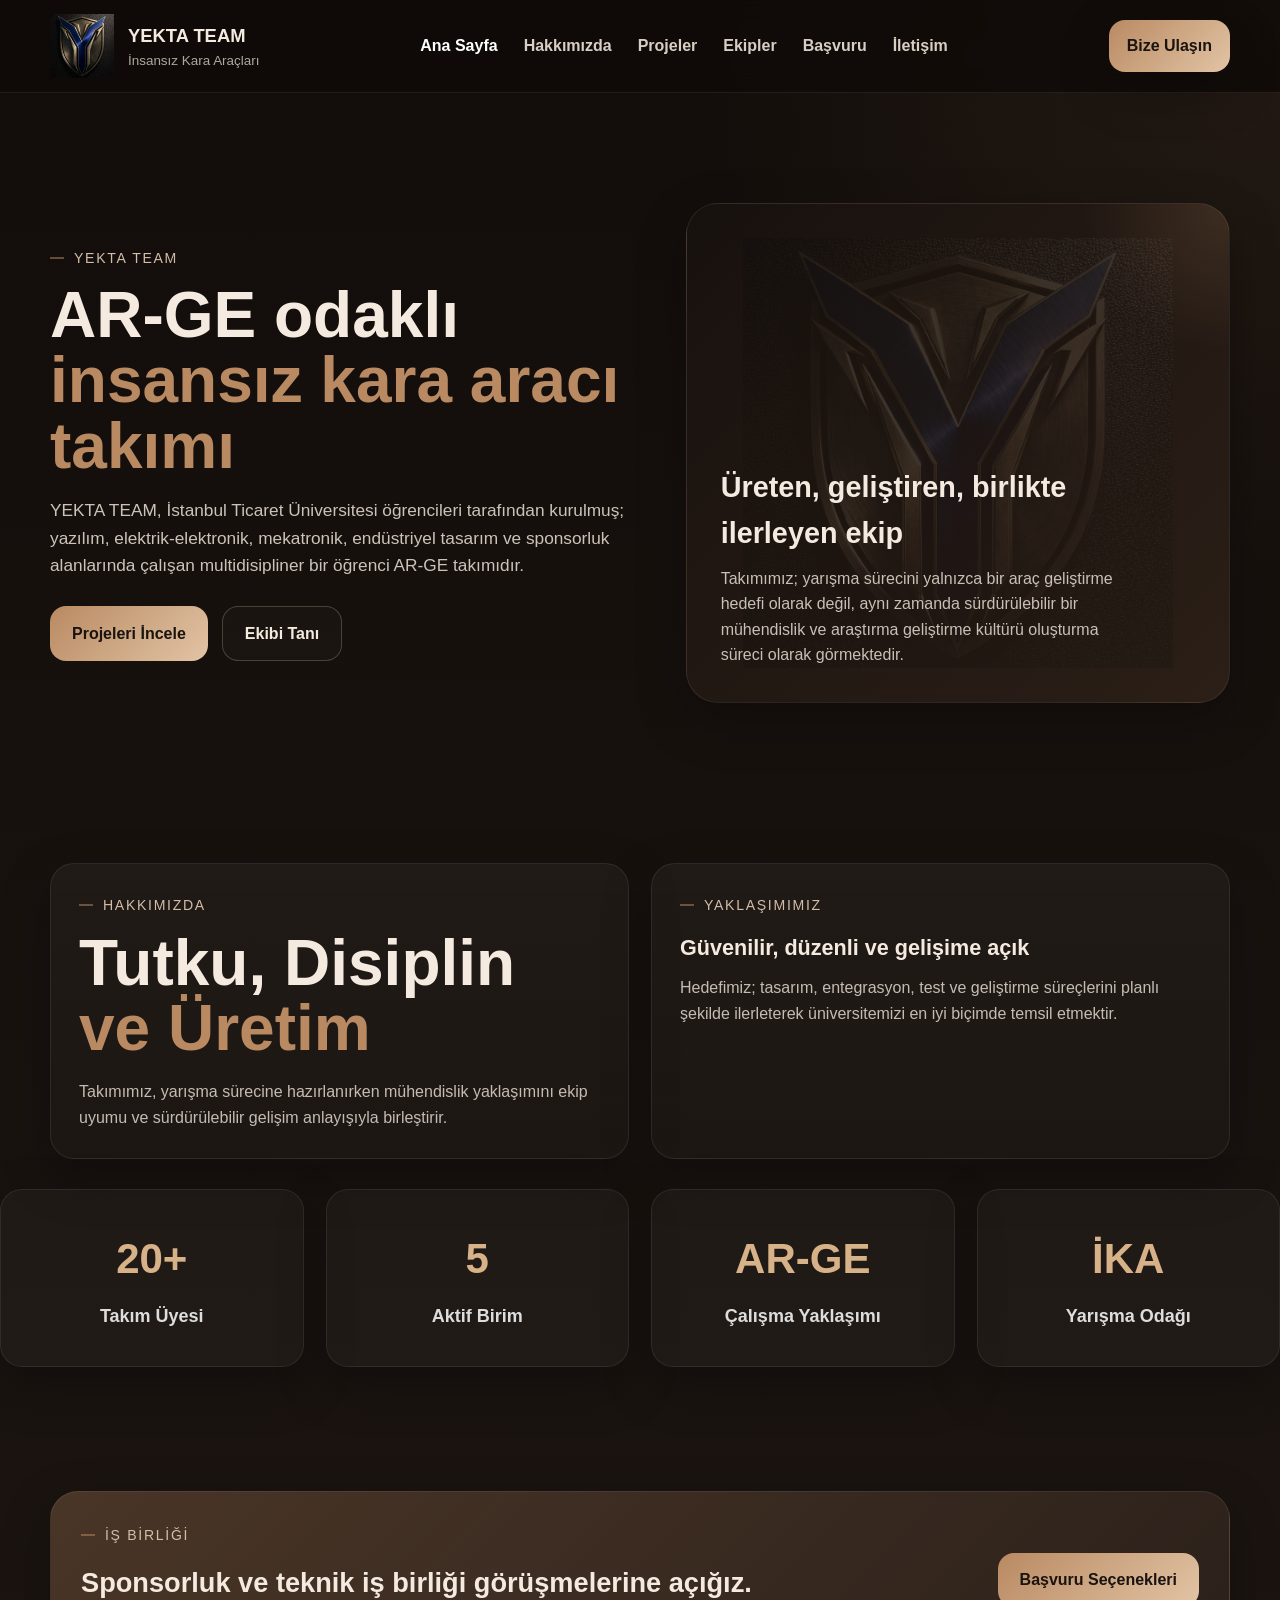
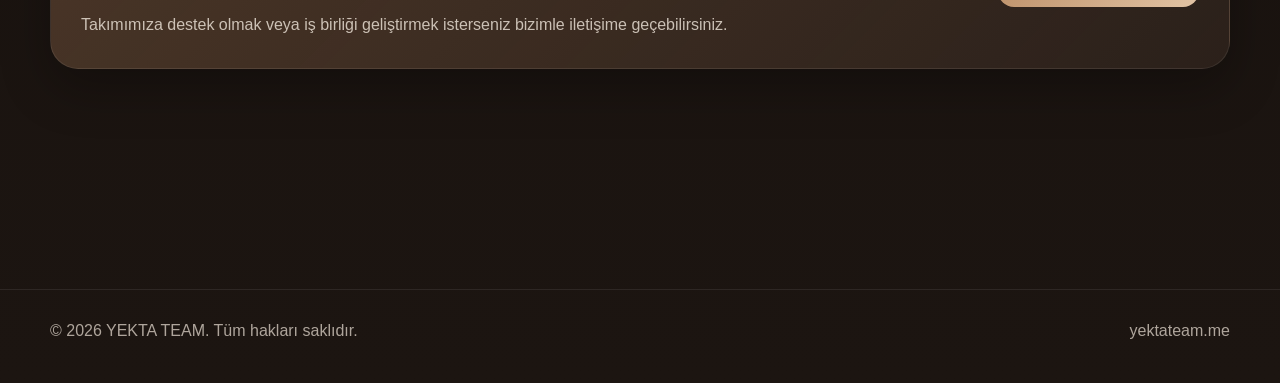
==== commit 58f7631a: "Add files via upload" ====
--- a/index.html
+++ b/index.html
@@ -1,128 +1,136 @@
-<!doctype html>
+<!DOCTYPE html>
 <html lang="tr">
 <head>
-  <meta charset="utf-8">
-  <meta name="viewport" content="width=device-width, initial-scale=1">
-  <title>YEKTA TEAM | Otonom Kara Aracı Takımı</title>
-  <meta name="description" content="YEKTA TEAM, İstanbul Ticaret Üniversitesi öğrencilerinden oluşan insansız kara aracı ve otonom sistemler geliştiren mühendislik takımıdır.">
-  <meta property="og:title" content="YEKTA TEAM | Otonom Kara Aracı Takımı">
-  <meta property="og:description" content="Sahada güvenilir, geliştirilebilir ve yenilikçi otonom kara sistemleri geliştiren öğrenci mühendislik takımı.">
-  <meta property="og:image" content="logo.png">
-  <link rel="icon" href="logo.png" type="image/png">
-  <link rel="preconnect" href="https://fonts.googleapis.com">
-  <link rel="preconnect" href="https://fonts.gstatic.com" crossorigin>
-  <link href="https://fonts.googleapis.com/css2?family=Inter:wght@500;700;800;900&display=swap" rel="stylesheet">
-  <link rel="stylesheet" href="style.css?v=3">
+  <meta charset="UTF-8">
+  <link rel="icon" type="image/png" href="logo.png">
+  <meta name="viewport" content="width=device-width, initial-scale=1.0">
+  <title>YEKTA TEAM</title>
+  <link rel="stylesheet" href="style.css">
 </head>
 <body>
-<header class="nav">
-  <div class="container nav-inner">
-    <a class="brand" href="index.html"><img src="logo.png" alt="YEKTA TEAM logosu"><span>YEKTA TEAM</span></a>
-    <button class="nav-toggle" aria-label="Menüyü aç">☰</button>
-    <nav class="nav-links">
-      <a class="active" href="index.html">Ana Sayfa</a>
-      <a href="about.html">Hakkımızda</a>
-      <a href="projects.html">Projeler</a>
-      <a href="teams.html">Takım</a>
-      <a href="contact.html">İletişim</a>
-      <a href="apply.html">Katıl</a>
-    </nav>
+
+  <div class="nav-wrap">
+    <div class="container navbar">
+      <a href="index.html" class="brand">
+        <img src="logo.png" alt="YEKTA TEAM Logo">
+        <div class="brand-text">
+          <strong>YEKTA TEAM</strong>
+          <span>İnsansız Kara Araçları</span>
+        </div>
+      </a>
+
+      <ul class="nav-links">
+        <li><a class="active" href="index.html">Ana Sayfa</a></li>
+        <li><a href="about.html">Hakkımızda</a></li>
+        <li><a href="projects.html">Projeler</a></li>
+        <li><a href="teams.html">Ekipler</a></li>
+        <li><a href="apply.html">Başvuru</a></li>
+        <li><a href="contact.html">İletişim</a></li>
+      </ul>
+
+      <a href="contact.html" class="nav-btn">Bize Ulaşın</a>
+    </div>
   </div>
-</header>
 
-<main>
-  <section class="hero">
-    <div class="container hero-grid">
-      <div data-reveal>
-        <div class="eyebrow">Autonomous Ground Systems</div>
-        <h1>Geleceğin kara sistemlerini <span>bugün geliştiriyoruz.</span></h1>
-        <p>YEKTA TEAM; mekanik, elektronik ve yazılım disiplinlerini bir araya getirerek insansız kara aracı geliştiren, sahaya odaklı çalışan bir öğrenci mühendislik takımıdır.</p>
-        <div class="hero-actions">
-          <a class="btn btn-primary" href="projects.html">Projeyi İncele</a>
-          <a class="btn btn-secondary" href="contact.html">Sponsor Ol</a>
+  <main>
+    <section class="page-hero">
+      <div class="container hero-grid">
+        <div>
+          <span class="eyebrow">YEKTA TEAM</span>
+<h1 class="title">
+  AR-GE odaklı
+  <span class="accent">insansız kara aracı takımı</span>
+</h1>
+<p class="lead">
+  YEKTA TEAM, İstanbul Ticaret Üniversitesi öğrencileri tarafından kurulmuş;
+  yazılım, elektrik-elektronik, mekatronik, endüstriyel tasarım ve sponsorluk alanlarında
+  çalışan multidisipliner bir öğrenci AR-GE takımıdır.
+</p>
+
+          <div class="btn-row">
+            <a class="btn btn-primary" href="projects.html">Projeleri İncele</a>
+            <a class="btn btn-secondary" href="teams.html">Ekibi Tanı</a>
+          </div>
+        </div>
+
+        <div class="hero-card">
+          <div class="hero-card-content">
+            <h3>Üreten, geliştiren, birlikte ilerleyen ekip</h3>
+<p>
+  Takımımız; yarışma sürecini yalnızca bir araç geliştirme hedefi olarak değil,
+  aynı zamanda sürdürülebilir bir mühendislik ve araştırma geliştirme kültürü oluşturma
+  süreci olarak görmektedir.
+</p>
+          </div>
         </div>
       </div>
-      <div class="hero-card" data-reveal>
-        <img class="logo-mark" src="logo.png" alt="YEKTA TEAM">
-        <img class="vehicle" src="vehicle.png" alt="YEKTA TEAM insansız kara aracı">
-        <div class="stat-strip">
-          <div class="stat"><strong>UGV</strong><span>Odak Alanı</span></div>
-          <div class="stat"><strong>AR-GE</strong><span>Yaklaşım</span></div>
-          <div class="stat"><strong>2026</strong><span>Hedef</span></div>
+    </section>
+
+    <section class="section">
+      <div class="container grid-2">
+        <div class="card">
+          <span class="eyebrow">Hakkımızda</span>
+          <h2 class="title">Tutku, Disiplin <span class="accent">ve Üretim</span></h2>
+          <p>
+            Takımımız, yarışma sürecine hazırlanırken mühendislik yaklaşımını ekip uyumu ve sürdürülebilir gelişim anlayışıyla birleştirir.
+          </p>
+        </div>
+
+        <div class="card">
+          <span class="eyebrow">Yaklaşımımız</span>
+          <h3>Güvenilir, düzenli ve gelişime açık</h3>
+          <p>
+            Hedefimiz; tasarım, entegrasyon, test ve geliştirme süreçlerini planlı şekilde ilerleterek
+            üniversitemizi en iyi biçimde temsil etmektir.
+          </p>
         </div>
       </div>
+
+      <section class="stats">
+
+  <div class="stat">
+    <h3>20+</h3>
+    <p>Takım Üyesi</p>
+  </div>
+
+  <div class="stat">
+    <h3>5</h3>
+    <p>Aktif Birim</p>
+  </div>
+
+  <div class="stat">
+    <h3>AR-GE</h3>
+    <p>Çalışma Yaklaşımı</p>
+  </div>
+
+  <div class="stat">
+    <h3>İKA</h3>
+    <p>Yarışma Odağı</p>
+  </div>
+
+</section>
+
+    <section class="section">
+      <div class="container cta-box">
+        <div>
+          <span class="eyebrow">İş Birliği</span>
+          <h3 style="font-size:1.7rem; margin-bottom:8px;">Sponsorluk ve teknik iş birliği görüşmelerine açığız.</h3>
+          <p style="color:rgba(244,234,223,.78);">
+            Takımımıza destek olmak veya iş birliği geliştirmek isterseniz bizimle iletişime geçebilirsiniz.
+          </p>
+        </div>
+
+        <a class="btn btn-primary" href="apply.html">Başvuru Seçenekleri</a>
+      </div>
+    </section>
+  </main>
+
+  <footer>
+    <div class="container footer-inner">
+      <div>© 2026 YEKTA TEAM. Tüm hakları saklıdır.</div>
+      <div>yektateam.me</div>
     </div>
-  </section>
+  </footer>
 
-  <section class="section">
-    <div class="container split">
-      <div class="section-head" data-reveal>
-        <div class="eyebrow">Takım ruhu</div>
-        <h2>Bir araçtan fazlasını inşa ediyoruz.</h2>
-        <p>Amacımız yalnızca yarışmaya katılmak değil; mühendislik kültürü, üretim disiplini ve sahada çalışan gerçek çözümler ortaya koymak.</p>
-      </div>
-      <div class="panel" data-reveal>
-        <h3>Net hedef, sade anlatım, güçlü izlenim.</h3>
-        <p>Bu site; sponsorların, jüri üyelerinin ve yeni takım adaylarının YEKTA TEAM’i ilk bakışta profesyonel, güvenilir ve gelişmeye açık bir ekip olarak görmesi için tasarlandı.</p>
-        <p>Kalabalık teknoloji listeleri yerine; gerçek çalışma alanlarımızı, proje disiplinimizi ve takım değerimizi öne çıkarıyoruz.</p>
-      </div>
-    </div>
-  </section>
-
-  <section class="section">
-    <div class="container">
-      <div class="section-head" data-reveal>
-        <div class="eyebrow">Odaklandığımız alanlar</div>
-        <h2>Sahaya çıkan mühendislik.</h2>
-      </div>
-      <div class="feature-grid">
-        <article class="feature" data-reveal><span class="num">01</span><h3>Otonom Kara Aracı</h3><p>Görev senaryolarına uygun, dayanıklı ve geliştirilebilir insansız kara aracı mimarisi.</p></article>
-        <article class="feature" data-reveal><span class="num">02</span><h3>Kontrol ve Yazılım</h3><p>Aracın hareket, karar ve görev yönetimi için modüler yazılım yaklaşımı.</p></article>
-        <article class="feature" data-reveal><span class="num">03</span><h3>Mekanik Tasarım</h3><p>Şasi, süspansiyon, üretilebilirlik ve bakım kolaylığı odağında sistem tasarımı.</p></article>
-        <article class="feature" data-reveal><span class="num">04</span><h3>Elektronik Altyapı</h3><p>Güç dağıtımı, bağlantı güvenliği ve saha testlerine uygun elektronik entegrasyon.</p></article>
-        <article class="feature" data-reveal><span class="num">05</span><h3>Test Kültürü</h3><p>Her kararın sahada doğrulanması, hata kaynaklarının ölçülmesi ve sürekli iyileştirme.</p></article>
-        <article class="feature" data-reveal><span class="num">06</span><h3>Takım Gelişimi</h3><p>Öğrenen, üreten ve sorumluluk alan üyelerle sürdürülebilir mühendislik ortamı.</p></article>
-      </div>
-    </div>
-  </section>
-
-  <section class="section">
-    <div class="container showcase">
-      <div class="image-box" data-reveal><img src="vehicle.png" alt="YEKTA TEAM aracı"></div>
-      <div class="panel" data-reveal>
-        <div class="eyebrow">Proje vitrini</div>
-        <h3>İnsansız Kara Aracı</h3>
-        <p>YEKTA TEAM’in ana projesi; farklı mühendislik disiplinlerinin birlikte çalıştığı, saha testleriyle geliştirilen bir otonom kara aracı platformudur.</p>
-        <p>Tasarım yaklaşımımız; görünüşten çok işlevi, gösterişten çok güvenilirliği ve tek seferlik çözümlerden çok geliştirilebilirliği öncelemektedir.</p>
-        <a class="btn btn-primary" href="projects.html">Detayları Gör</a>
-      </div>
-    </div>
-  </section>
-
-  <section class="section">
-    <div class="container">
-      <div class="section-head" data-reveal>
-        <div class="eyebrow">Yol haritası</div>
-        <h2>Planlı, ölçülebilir, geliştirilebilir.</h2>
-      </div>
-      <div class="roadmap">
-        <div class="step" data-reveal><strong>Aşama 01</strong><div><h3>Kavramsal Tasarım</h3><p>Görev ihtiyaçlarının belirlenmesi, sistem mimarisi ve ana tasarım kararları.</p></div></div>
-        <div class="step" data-reveal><strong>Aşama 02</strong><div><h3>Üretim ve Entegrasyon</h3><p>Mekanik, elektronik ve yazılım parçalarının birlikte çalışacak şekilde hazırlanması.</p></div></div>
-        <div class="step" data-reveal><strong>Aşama 03</strong><div><h3>Saha Testleri</h3><p>Gerçek koşullarda performans, güvenilirlik ve kontrol davranışlarının doğrulanması.</p></div></div>
-        <div class="step" data-reveal><strong>Aşama 04</strong><div><h3>Yarışma Hazırlığı</h3><p>Sunum, teknik rapor, görev senaryosu ve sistem kararlılığının son hale getirilmesi.</p></div></div>
-      </div>
-    </div>
-  </section>
-
-  <section class="cta">
-    <div class="container cta-box" data-reveal>
-      <div><h2>Geleceği birlikte üretelim.</h2><p>Sponsorluk, iş birliği ve teknik destek için YEKTA TEAM ile iletişime geçebilirsiniz.</p></div>
-      <a class="btn btn-primary" href="contact.html">İletişime Geç</a>
-    </div>
-  </section>
-</main>
-
-<footer class="footer"><div class="container footer-inner"><strong>YEKTA TEAM</strong><span>© <span id="year"></span> — Otonom kara sistemleri mühendislik takımı.</span></div></footer>
-<script src="script.js?v=3"></script>
 </body>
 </html>
--- a/style.css
+++ b/style.css
@@ -1,25 +1,492 @@
 :root{
-  --bg:#080705;
-  --bg-2:#120e0a;
-  --card:#18120d;
-  --card-2:#21180f;
-  --text:#f5efe4;
-  --muted:#b7a894;
-  --gold:#caa46a;
-  --bronze:#7a5631;
-  --olive:#596049;
-  --line:rgba(202,164,106,.24);
-  --white:#fffaf0;
-  --shadow:0 30px 90px rgba(0,0,0,.42);
-  --radius:28px;
-}
-*{box-sizing:border-box}
-html{scroll-behavior:smooth}
-body{margin:0;font-family:Inter,system-ui,-apple-system,BlinkMacSystemFont,"Segoe UI",sans-serif;color:var(--text);background:
-  radial-gradient(circle at 15% 8%,rgba(122,86,49,.32),transparent 34%),
-  radial-gradient(circle at 86% 2%,rgba(89,96,73,.28),transparent 28%),
-  linear-gradient(180deg,#090705 0%,#120d08 48%,#070604 100%);line-height:1.6;overflow-x:hidden}
-body:before{content:"";position:fixed;inset:0;pointer-events:none;background-image:url("data:image/svg+xml,%3Csvg xmlns='http://www.w3.org/2000/svg' width='160' height='160'%3E%3Cfilter id='n'%3E%3CfeTurbulence type='fractalNoise' baseFrequency='.8' numOctaves='3' stitchTiles='stitch'/%3E%3C/filter%3E%3Crect width='160' height='160' filter='url(%23n)' opacity='.18'/%3E%3C/svg%3E");opacity:.12;mix-blend-mode:soft-light;z-index:-1}
-a{color:inherit;text-decoration:none}img{max-width:100%;display:block}.container{width:min(1160px,calc(100% - 40px));margin-inline:auto}.eyebrow{display:flex;align-items:center;gap:14px;color:var(--gold);font-size:.76rem;font-weight:800;letter-spacing:.22em;text-transform:uppercase}.eyebrow:before{content:"";width:46px;height:1px;background:linear-gradient(90deg,transparent,var(--gold))}.section{padding:110px 0;border-top:1px solid rgba(202,164,106,.13)}.section-head{max-width:760px;margin-bottom:46px}.section-head h1,.section-head h2{margin:16px 0;font-size:clamp(2.3rem,6vw,5rem);line-height:.96;letter-spacing:-.07em}.section-head p{color:var(--muted);font-size:1.08rem;max-width:680px}.nav{position:fixed;top:0;left:0;right:0;z-index:50;background:rgba(8,7,5,.64);backdrop-filter:blur(22px);border-bottom:1px solid rgba(202,164,106,.16)}.nav-inner{height:78px;display:flex;align-items:center;justify-content:space-between}.brand{display:flex;align-items:center;gap:12px;font-weight:900;letter-spacing:.05em}.brand img{width:42px;height:42px;object-fit:contain}.nav-links{display:flex;align-items:center;gap:6px}.nav-links a{padding:10px 14px;border-radius:999px;color:#d7c9b7;font-weight:700;font-size:.92rem}.nav-links a:hover,.nav-links a.active{background:rgba(202,164,106,.12);color:var(--white)}.nav-toggle{display:none;border:1px solid var(--line);background:rgba(255,255,255,.03);color:var(--text);border-radius:14px;padding:10px 12px}.btn{display:inline-flex;align-items:center;justify-content:center;gap:10px;border-radius:999px;padding:14px 22px;font-weight:900;border:1px solid var(--line);transition:.25s ease}.btn-primary{background:linear-gradient(135deg,var(--gold),#8d6237);color:#160f08;box-shadow:0 18px 50px rgba(202,164,106,.25)}.btn-secondary{background:rgba(255,255,255,.04);color:var(--text)}.btn:hover{transform:translateY(-2px);filter:brightness(1.08)}.hero{min-height:100svh;display:flex;align-items:center;position:relative;padding:130px 0 70px;overflow:hidden}.hero:after{content:"";position:absolute;inset:auto -10% -28% -10%;height:42%;background:radial-gradient(ellipse at center,rgba(202,164,106,.22),transparent 60%);filter:blur(20px)}.hero-grid{display:grid;grid-template-columns:1.02fr .98fr;gap:52px;align-items:center;position:relative;z-index:1}.hero h1{font-size:clamp(3.2rem,8.5vw,7.8rem);line-height:.88;margin:18px 0 22px;letter-spacing:-.085em}.hero h1 span{display:block;color:transparent;background:linear-gradient(135deg,#fff8e8,#caa46a 50%,#71532f);-webkit-background-clip:text;background-clip:text}.hero p{font-size:1.14rem;color:var(--muted);max-width:650px}.hero-actions{display:flex;gap:14px;flex-wrap:wrap;margin-top:30px}.hero-card{position:relative;min-height:520px;border-radius:42px;background:linear-gradient(135deg,rgba(202,164,106,.12),rgba(89,96,73,.09));border:1px solid rgba(202,164,106,.24);box-shadow:var(--shadow);overflow:hidden}.hero-card:before{content:"";position:absolute;inset:0;background:radial-gradient(circle at 55% 20%,rgba(255,230,180,.18),transparent 28%),linear-gradient(180deg,transparent,rgba(0,0,0,.45))}.vehicle{position:absolute;width:112%;max-width:none;right:-20%;bottom:22px;filter:drop-shadow(0 30px 55px rgba(0,0,0,.56));transform:rotate(-1.5deg)}.logo-mark{position:absolute;top:30px;left:30px;width:88px;opacity:.88;filter:drop-shadow(0 14px 22px rgba(0,0,0,.35))}.stat-strip{position:absolute;left:28px;right:28px;bottom:26px;display:grid;grid-template-columns:repeat(3,1fr);gap:12px}.stat{padding:16px;border-radius:20px;background:rgba(9,7,5,.62);border:1px solid rgba(202,164,106,.18);backdrop-filter:blur(15px)}.stat strong{display:block;font-size:1.35rem}.stat span{font-size:.78rem;color:var(--muted);font-weight:700;text-transform:uppercase;letter-spacing:.08em}.split{display:grid;grid-template-columns:.9fr 1.1fr;gap:44px;align-items:start}.panel{border:1px solid var(--line);background:linear-gradient(180deg,rgba(255,255,255,.045),rgba(255,255,255,.015));border-radius:var(--radius);padding:32px;box-shadow:var(--shadow)}.panel h3{margin:0 0 12px;font-size:1.6rem;letter-spacing:-.04em}.panel p{color:var(--muted)}.feature-grid{display:grid;grid-template-columns:repeat(3,1fr);gap:18px}.feature{min-height:220px;border:1px solid var(--line);border-radius:28px;padding:26px;background:linear-gradient(135deg,rgba(33,24,15,.92),rgba(14,11,8,.72));position:relative;overflow:hidden}.feature:before{content:"";position:absolute;inset:0;background:radial-gradient(circle at 20% 0%,rgba(202,164,106,.18),transparent 34%);opacity:.8}.feature>*{position:relative}.feature .num{color:var(--gold);font-weight:900;letter-spacing:.12em}.feature h3{font-size:1.35rem;margin:34px 0 8px;letter-spacing:-.04em}.feature p{color:var(--muted);margin:0}.showcase{display:grid;grid-template-columns:1.1fr .9fr;gap:22px}.image-box{border-radius:34px;overflow:hidden;border:1px solid var(--line);background:#0c0a07;min-height:420px;display:flex;align-items:center;justify-content:center}.image-box img{width:118%;max-width:none}.roadmap{display:grid;gap:16px}.step{display:grid;grid-template-columns:120px 1fr;gap:22px;padding:24px;border:1px solid var(--line);border-radius:26px;background:rgba(255,255,255,.035)}.step strong{color:var(--gold)}.step h3{margin:0 0 6px}.step p{margin:0;color:var(--muted)}.team-grid{display:grid;grid-template-columns:repeat(4,1fr);gap:16px}.team-card{padding:24px;border-radius:26px;background:linear-gradient(180deg,rgba(255,255,255,.045),rgba(255,255,255,.015));border:1px solid var(--line);min-height:180px}.team-card h3{margin:0 0 10px}.team-card p{margin:0;color:var(--muted)}.cta{padding:82px 0}.cta-box{border-radius:40px;padding:54px;background:linear-gradient(135deg,rgba(202,164,106,.22),rgba(89,96,73,.16),rgba(33,24,15,.92));border:1px solid rgba(202,164,106,.28);box-shadow:var(--shadow);display:grid;grid-template-columns:1fr auto;gap:30px;align-items:center}.cta h2{font-size:clamp(2.2rem,5vw,4.3rem);line-height:.96;margin:0 0 14px;letter-spacing:-.06em}.cta p{margin:0;color:var(--muted);max-width:640px}.footer{padding:46px 0;border-top:1px solid var(--line);color:var(--muted)}.footer-inner{display:flex;justify-content:space-between;gap:20px;flex-wrap:wrap}.page-hero{padding:150px 0 70px}.contact-grid{display:grid;grid-template-columns:repeat(3,1fr);gap:18px}.contact-card{padding:26px;border-radius:28px;border:1px solid var(--line);background:rgba(255,255,255,.035)}.contact-card span{display:block;color:var(--gold);font-weight:900;margin-bottom:8px}.form{display:grid;gap:14px}.input{width:100%;padding:15px 16px;border-radius:16px;border:1px solid var(--line);background:rgba(0,0,0,.24);color:var(--text);font:inherit}.input::placeholder{color:#8d806f}textarea.input{min-height:140px;resize:vertical}[data-reveal]{opacity:0;transform:translateY(28px);transition:.8s cubic-bezier(.2,.8,.2,1)}[data-reveal].is-visible{opacity:1;transform:none}
-@media (max-width:900px){.nav-toggle{display:block}.nav-links{position:absolute;top:78px;left:20px;right:20px;display:none;flex-direction:column;align-items:stretch;padding:16px;border:1px solid var(--line);background:rgba(13,10,7,.96);border-radius:22px}.nav-links.open{display:flex}.hero-grid,.split,.showcase,.cta-box{grid-template-columns:1fr}.hero-card{min-height:440px}.feature-grid,.team-grid,.contact-grid{grid-template-columns:1fr 1fr}.section{padding:82px 0}.step{grid-template-columns:1fr}.vehicle{width:125%;right:-34%}}
-@media (max-width:620px){.container{width:min(100% - 28px,1160px)}.feature-grid,.team-grid,.contact-grid{grid-template-columns:1fr}.hero{padding-top:112px}.hero-card{min-height:360px;border-radius:30px}.stat-strip{position:static;margin:280px 18px 18px;grid-template-columns:1fr}.vehicle{width:145%;right:-46%;bottom:90px}.logo-mark{width:68px}.cta-box{padding:34px}.hero-actions{flex-direction:column}.btn{width:100%}}
+  --bg:#140f0c;
+  --bg-2:#1d1511;
+  --card:#241b16;
+  --card-2:#2d221b;
+  --text:#f4eadf;
+  --muted:#d3bda8;
+  --accent:#b98a62;
+  --accent-2:#e2c4a5;
+  --line:rgba(255,255,255,0.08);
+  --shadow:0 18px 50px rgba(0,0,0,0.28);
+  --radius:24px;
+  --max:1180px;
+}
+
+*{
+  margin:0;
+  padding:0;
+  box-sizing:border-box;
+}
+
+html{
+  scroll-behavior:smooth;
+}
+
+body{
+  font-family: Arial, Helvetica, sans-serif;
+  background:
+    radial-gradient(circle at top right, rgba(185,138,98,0.10), transparent 25%),
+    linear-gradient(180deg,#120d0a 0%, #18120f 50%, #1c1511 100%);
+  color:var(--text);
+  line-height:1.6;
+}
+
+a{
+  text-decoration:none;
+  color:inherit;
+}
+
+img{
+  max-width:100%;
+  display:block;
+}
+
+.container{
+  width:min(var(--max), calc(100% - 40px));
+  margin:0 auto;
+}
+
+.section{
+  padding:90px 0;
+}
+
+.page-hero{
+  padding:110px 0 70px;
+}
+
+.eyebrow{
+  display:inline-block;
+  color:var(--muted);
+  letter-spacing:.12em;
+  text-transform:uppercase;
+  font-size:.88rem;
+  margin-bottom:14px;
+  position:relative;
+  padding-left:24px;
+}
+
+.eyebrow::before{
+  content:"";
+  position:absolute;
+  left:0;
+  top:50%;
+  width:14px;
+  height:1px;
+  background:var(--accent);
+  transform:translateY(-50%);
+}
+
+.title{
+  font-size:clamp(2.2rem, 5vw, 4.4rem);
+  line-height:1.02;
+  font-weight:800;
+  margin-bottom:18px;
+}
+
+.title .accent{
+  color:var(--accent);
+}
+
+.lead{
+  max-width:720px;
+  color:rgba(244,234,223,0.82);
+  font-size:1.08rem;
+}
+
+.nav-wrap{
+  position:sticky;
+  top:0;
+  z-index:1000;
+  background:rgba(15,11,8,0.80);
+  backdrop-filter:blur(10px);
+  border-bottom:1px solid var(--line);
+}
+
+.navbar{
+  min-height:82px;
+  display:flex;
+  align-items:center;
+  justify-content:space-between;
+  gap:20px;
+  padding:14px 0;
+}
+
+.brand{
+  display:flex;
+  align-items:center;
+  gap:14px;
+}
+
+.brand img{
+  width:64px;
+  height:64px;
+  object-fit:contain;
+  border-radius:0;
+  background:transparent;
+  padding:0;
+  box-shadow:none;
+}
+
+.brand-text strong{
+  display:block;
+  font-size:1.15rem;
+}
+
+.brand-text span{
+  display:block;
+  font-size:.84rem;
+  color:rgba(244,234,223,.7);
+}
+
+.nav-links{
+  display:flex;
+  align-items:center;
+  gap:26px;
+  list-style:none;
+  flex-wrap:wrap;
+  justify-content:center;
+}
+
+.nav-links a{
+  font-weight:700;
+  color:rgba(244,234,223,0.88);
+  transition:.25s;
+}
+
+.nav-links a:hover,
+.nav-links a.active{
+  color:#fff;
+}
+
+.nav-btn{
+  padding:13px 18px;
+  border-radius:16px;
+  background:linear-gradient(135deg,var(--accent),var(--accent-2));
+  color:#1a130f;
+  font-weight:800;
+  box-shadow:var(--shadow);
+}
+
+.hero-grid{
+  display:grid;
+  grid-template-columns:1.05fr .95fr;
+  gap:34px;
+  align-items:center;
+}
+
+.hero-card{
+  min-height:500px;
+  border-radius:32px;
+  background:
+    radial-gradient(circle at top right, rgba(185,138,98,0.18), transparent 20%),
+    linear-gradient(135deg,#17110e 0%, #231913 55%, #2b1f17 100%);
+  border:1px solid var(--line);
+  box-shadow:var(--shadow);
+  padding:34px;
+  position:relative;
+  overflow:hidden;
+  display:flex;
+  align-items:end;
+}
+
+.hero-card::before{
+  content:"";
+  position:absolute;
+  inset:0;
+  background:url("logo.png") center/430px no-repeat;
+  opacity:.13;
+}
+
+.hero-card-content{
+  position:relative;
+  z-index:2;
+  max-width:420px;
+}
+
+.hero-card-content h3{
+  font-size:1.8rem;
+  margin-bottom:10px;
+}
+
+.hero-card-content p{
+  color:rgba(244,234,223,.8);
+}
+
+.btn-row{
+  display:flex;
+  gap:14px;
+  flex-wrap:wrap;
+  margin-top:26px;
+}
+
+.btn{
+  display:inline-flex;
+  align-items:center;
+  justify-content:center;
+  padding:14px 22px;
+  border-radius:16px;
+  font-weight:800;
+  transition:.25s;
+}
+
+.btn-primary{
+  background:linear-gradient(135deg,var(--accent),var(--accent-2));
+  color:#1a130f;
+}
+
+.btn-secondary{
+  border:1px solid rgba(226,196,165,.25);
+  color:var(--text);
+  background:rgba(255,255,255,.02);
+}
+
+.btn:hover{
+  transform:translateY(-2px);
+}
+
+.grid-2{
+  display:grid;
+  grid-template-columns:1fr 1fr;
+  gap:22px;
+}
+
+.card{
+  background:linear-gradient(180deg, rgba(255,255,255,.04), rgba(255,255,255,.02));
+  border:1px solid var(--line);
+  border-radius:var(--radius);
+  padding:28px;
+  box-shadow:var(--shadow);
+}
+
+.card h3{
+  font-size:1.35rem;
+  margin-bottom:10px;
+}
+
+.card p{
+  color:rgba(244,234,223,.78);
+}
+
+.card strong{
+  color:var(--accent-2);
+}
+
+/* STATS */
+.stats{
+  display:grid !important;
+  grid-template-columns:repeat(4, 1fr) !important;
+  gap:22px !important;
+  margin-top:30px;
+}
+
+.stat{
+  background:rgba(255,255,255,0.03);
+  border:1px solid rgba(255,255,255,0.08);
+  border-radius:22px;
+  padding:35px 20px;
+  text-align:center;
+  transition:0.3s ease;
+  box-shadow:var(--shadow);
+}
+
+.stat:hover{
+  transform:translateY(-6px);
+  border-color:rgba(212,168,120,0.35);
+}
+
+.stat h3{
+  font-size:42px;
+  color:#d7b187;
+  margin-bottom:10px;
+}
+
+.stat p{
+  color:#ddd;
+  font-size:18px;
+  font-weight:700;
+}
+
+.project-grid,
+.team-grid,
+.apply-grid,
+.contact-grid{
+  display:grid;
+  grid-template-columns:repeat(2,1fr);
+  gap:22px;
+}
+
+.project-card,
+.team-card,
+.apply-card,
+.contact-card{
+  background:linear-gradient(180deg, rgba(255,255,255,.04), rgba(255,255,255,.02));
+  border:1px solid var(--line);
+  border-radius:26px;
+  padding:28px;
+  box-shadow:var(--shadow);
+}
+
+.team-card{
+  position:relative;
+  overflow:hidden;
+}
+
+.team-card::before{
+  content:"";
+  position:absolute;
+  inset:0;
+  background:
+    radial-gradient(circle at top right, rgba(185,138,98,.12), transparent 28%),
+    linear-gradient(180deg, rgba(255,255,255,.02), transparent 35%);
+  pointer-events:none;
+}
+
+.team-icon{
+  width:70px;
+  height:70px;
+  border-radius:18px;
+  object-fit:cover;
+  margin-bottom:18px;
+  border:1px solid rgba(255,255,255,.10);
+}
+
+.team-card h3,
+.project-card h3,
+.apply-card h3,
+.contact-card h3{
+  font-size:1.45rem;
+  margin-bottom:10px;
+}
+
+.team-card p,
+.project-card p,
+.apply-card p,
+.contact-card p{
+  color:rgba(244,234,223,.78);
+}
+
+.team-card p strong{
+  color:var(--accent-2);
+}
+
+.member-list{
+  margin-top:18px;
+  padding-left:18px;
+  color:var(--muted);
+}
+
+.member-list li{
+  margin-bottom:6px;
+}
+
+.member-list strong{
+  color:#fff;
+}
+
+.contact-card a{
+  color:var(--accent-2);
+  font-weight:700;
+}
+
+.contact-card a:hover{
+  color:#fff;
+}
+
+.cta-box{
+  margin-top:34px;
+  background:
+    linear-gradient(135deg, rgba(185,138,98,.25), rgba(255,255,255,.03)),
+    #241913;
+  border:1px solid var(--line);
+  border-radius:28px;
+  padding:30px;
+  box-shadow:var(--shadow);
+  display:flex;
+  align-items:center;
+  justify-content:space-between;
+  gap:20px;
+  flex-wrap:wrap;
+}
+
+footer{
+  margin-top:40px;
+  padding:28px 0 40px;
+  border-top:1px solid var(--line);
+  color:rgba(244,234,223,.68);
+}
+
+.footer-inner{
+  display:flex;
+  justify-content:space-between;
+  gap:16px;
+  flex-wrap:wrap;
+}
+
+/* RESPONSIVE */
+@media (max-width: 1024px){
+  .hero-grid,
+  .grid-2,
+  .project-grid,
+  .team-grid,
+  .apply-grid,
+  .contact-grid{
+    grid-template-columns:1fr;
+  }
+
+  .stats{
+    grid-template-columns:repeat(2, 1fr) !important;
+  }
+}
+
+@media (max-width: 600px){
+  .stats{
+    grid-template-columns:1fr !important;
+  }
+}
+
+@media (max-width: 760px){
+  .navbar{
+    flex-direction:column;
+    align-items:flex-start;
+  }
+
+  .nav-links{
+    gap:14px;
+  }
+
+  .title{
+    font-size:2.5rem;
+  }
+
+  .section{
+    padding:72px 0;
+  }
+
+  .page-hero{
+    padding:84px 0 56px;
+  }
+
+  .hero-card{
+    min-height:360px;
+  }
+}
+.footer-logo-link{
+  width:34px;
+  height:34px;
+  display:flex;
+  align-items:center;
+  justify-content:center;
+}
+
+.footer-logo{
+  width:34px;
+  height:34px;
+  object-fit:contain;
+  filter:drop-shadow(0 0 8px rgba(185,138,98,.35));
+  transition:0.3s ease;
+}
+
+.footer-logo:hover{
+  transform:scale(1.12);
+}
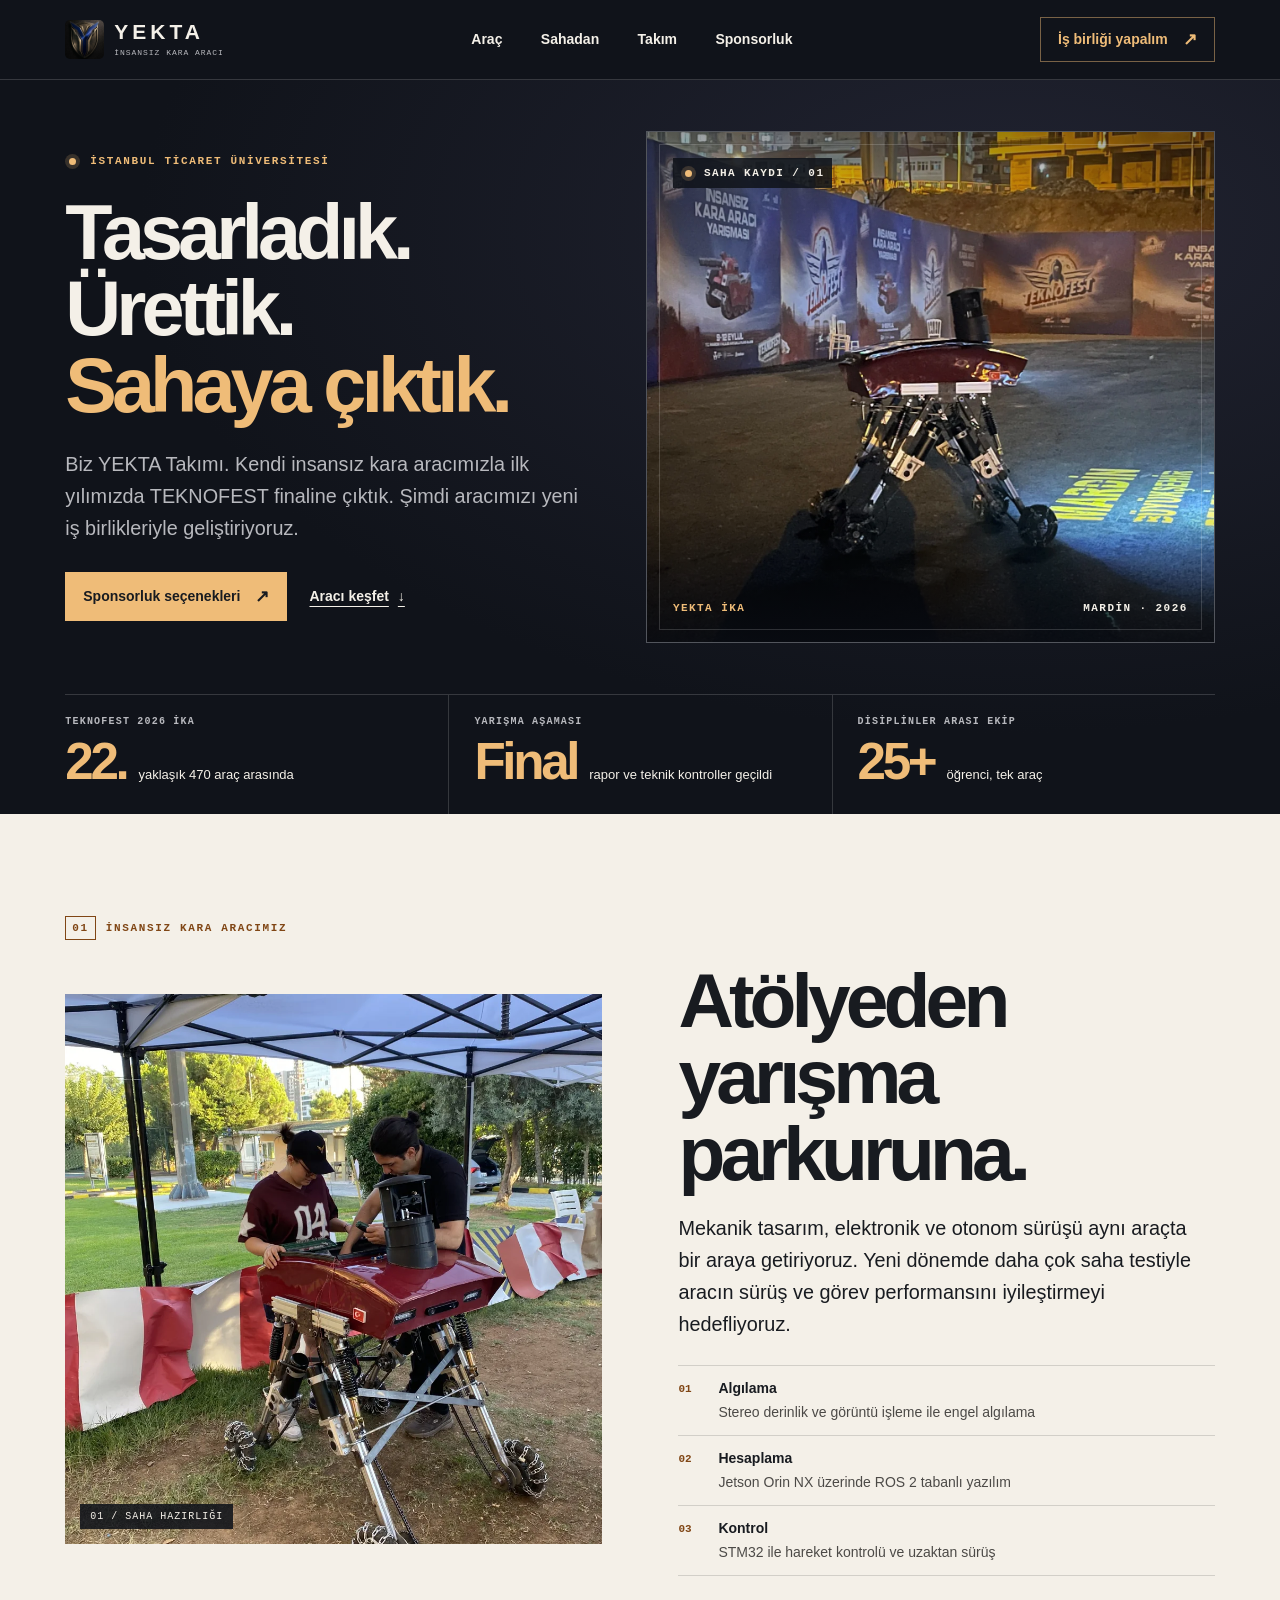
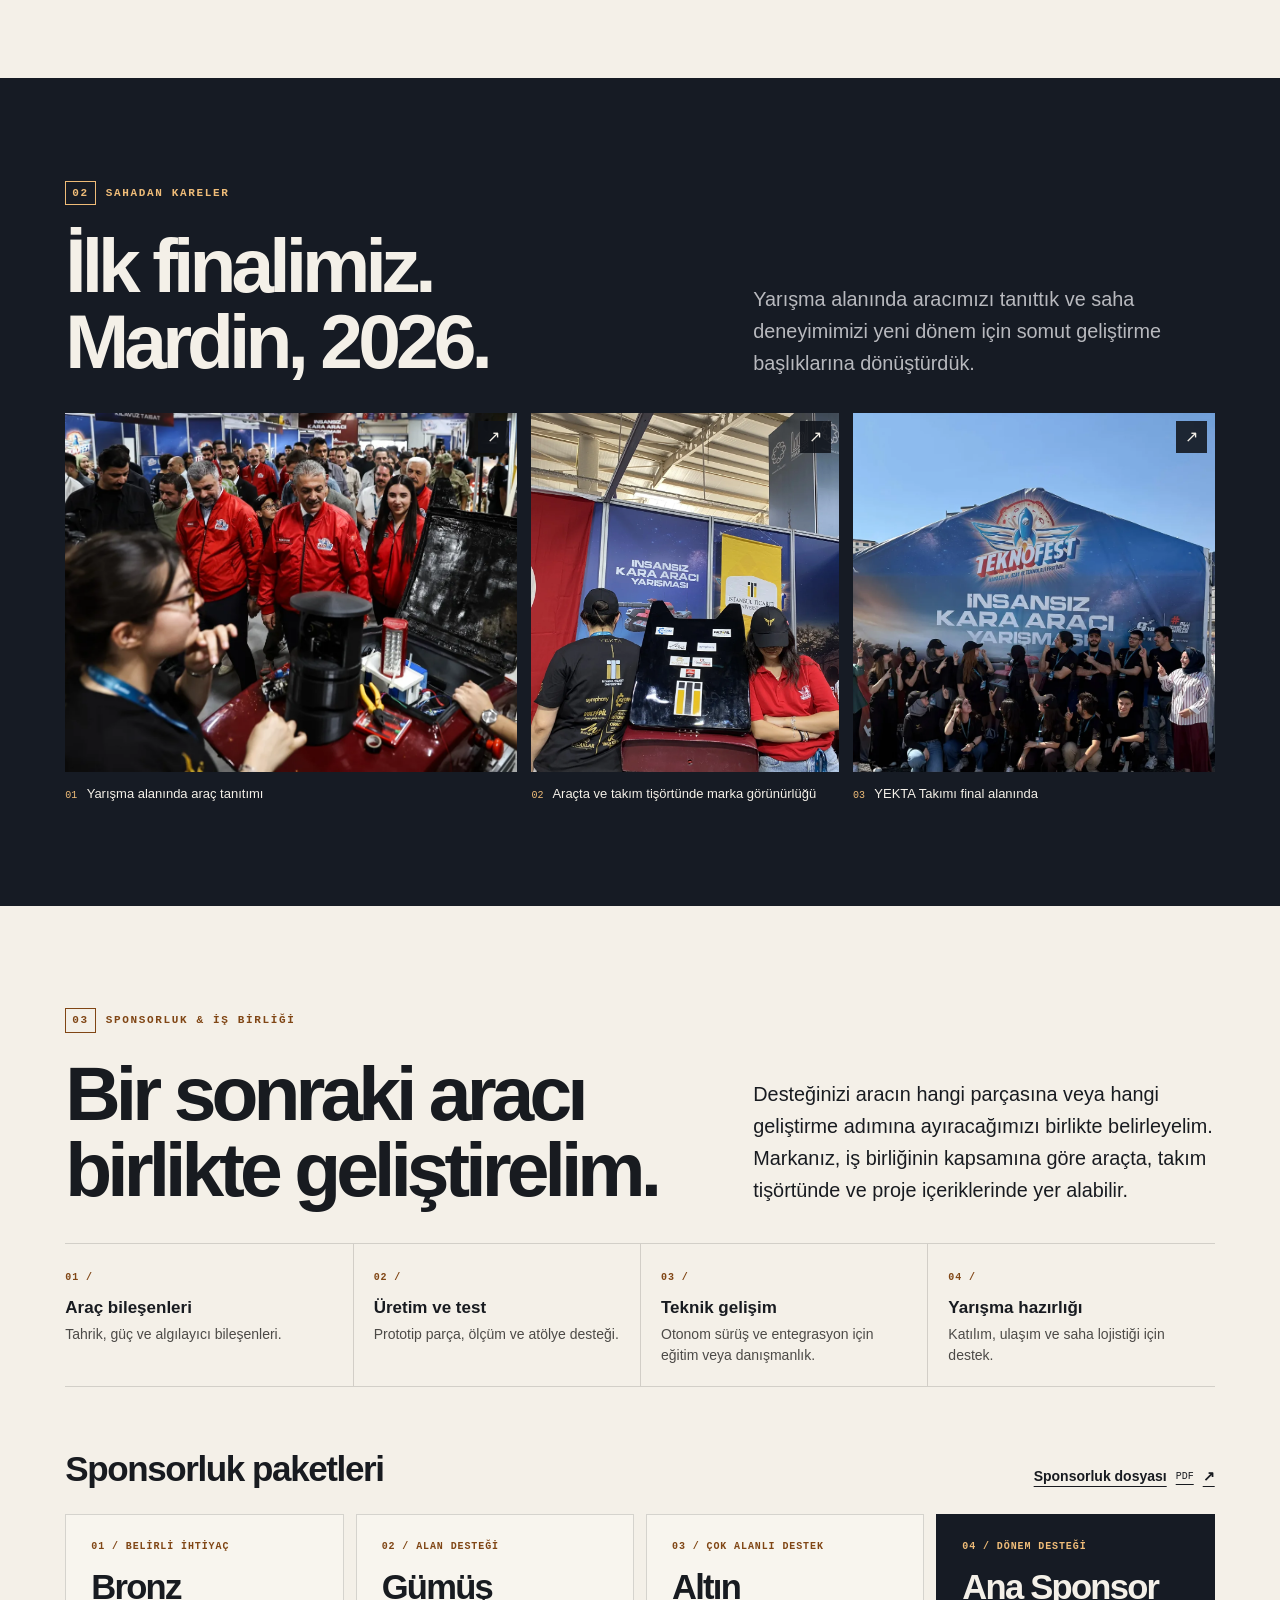
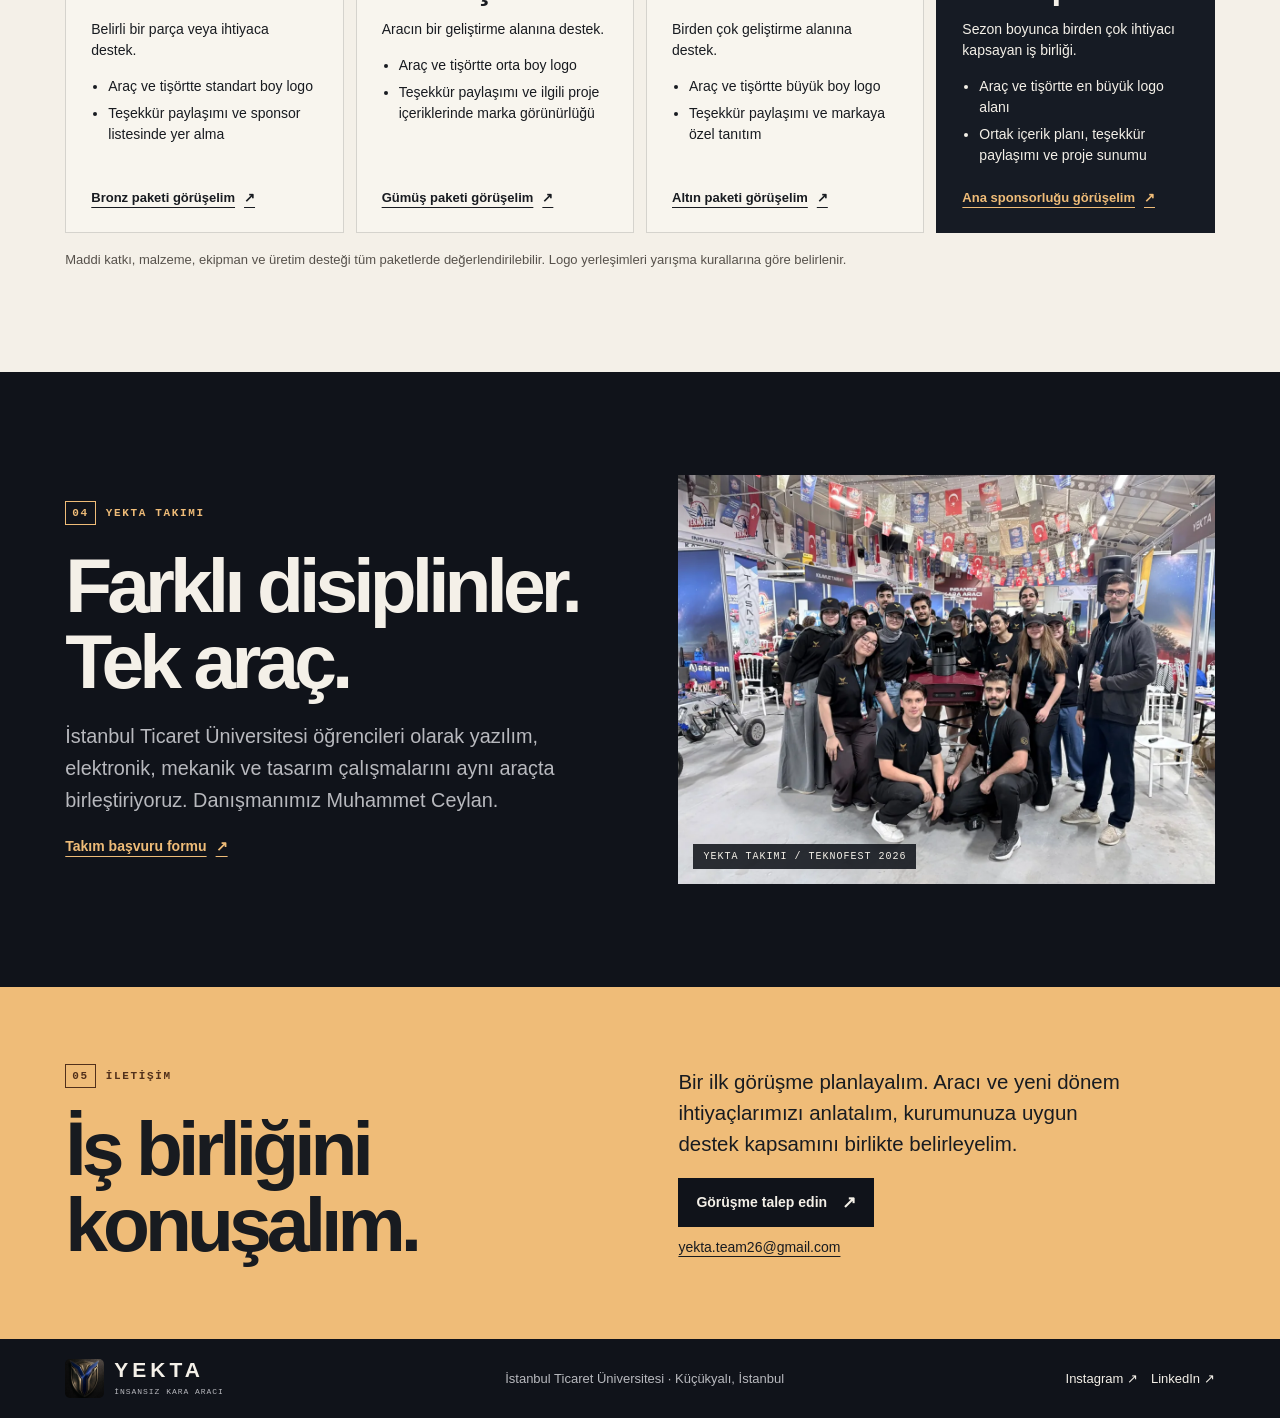
==== commit 0ecc1e46: "Add files via upload" ====
--- a/index.html
+++ b/index.html
@@ -1,136 +1,152 @@
-<!DOCTYPE html>
+<!doctype html>
 <html lang="tr">
 <head>
-  <meta charset="UTF-8">
-  <link rel="icon" type="image/png" href="logo.png">
-  <meta name="viewport" content="width=device-width, initial-scale=1.0">
-  <title>YEKTA TEAM</title>
+  <meta charset="utf-8">
+  <meta name="viewport" content="width=device-width, initial-scale=1">
+  <meta name="theme-color" content="#10131a">
+  <meta name="description" content="İstanbul Ticaret Üniversitesi YEKTA Takımı. İnsansız kara aracımızı, TEKNOFEST 2026 yolculuğumuzu ve sponsorluk seçeneklerini keşfedin.">
+  <meta property="og:title" content="YEKTA Takımı | İnsansız Kara Aracı">
+  <meta property="og:description" content="TEKNOFEST 2026 İKA finaline çıkan öğrenci takımımızı ve iş birliği seçeneklerini keşfedin.">
+  <meta property="og:type" content="website">
+  <meta property="og:image" content="https://yektateam.me/assets/demo.webp">
+  <link rel="icon" href="assets/logo.png">
   <link rel="stylesheet" href="style.css">
+  <script src="script.js" defer></script>
+  <title>YEKTA Takımı | İnsansız Kara Aracı ve Sponsorluk</title>
 </head>
 <body>
+  <a class="skip" href="#icerik">İçeriğe geç</a>
+  <header class="site-header" id="baslangic">
+    <div class="wrap nav">
+      <a class="brand" href="#baslangic"><img src="assets/logo.png" alt="" width="39" height="39"><span><strong>YEKTA</strong><small>İNSANSIZ KARA ARACI</small></span></a>
+      <button class="menu-toggle" aria-expanded="false" aria-controls="main-nav" hidden>Menü <span aria-hidden="true">☰</span></button>
+      <nav id="main-nav" aria-label="Ana menü">
+        <a href="#arac">Araç</a><a href="#saha">Sahadan</a><a href="#takim">Takım</a><a href="#sponsorluk">Sponsorluk</a>
+      </nav>
+      <a class="button button-nav" href="#iletisim">İş birliği yapalım <span aria-hidden="true">↗</span></a>
+    </div>
+  </header>
 
-  <div class="nav-wrap">
-    <div class="container navbar">
-      <a href="index.html" class="brand">
-        <img src="logo.png" alt="YEKTA TEAM Logo">
-        <div class="brand-text">
-          <strong>YEKTA TEAM</strong>
-          <span>İnsansız Kara Araçları</span>
-        </div>
-      </a>
-
-      <ul class="nav-links">
-        <li><a class="active" href="index.html">Ana Sayfa</a></li>
-        <li><a href="about.html">Hakkımızda</a></li>
-        <li><a href="projects.html">Projeler</a></li>
-        <li><a href="teams.html">Ekipler</a></li>
-        <li><a href="apply.html">Başvuru</a></li>
-        <li><a href="contact.html">İletişim</a></li>
-      </ul>
-
-      <a href="contact.html" class="nav-btn">Bize Ulaşın</a>
-    </div>
-  </div>
-
-  <main>
-    <section class="page-hero">
-      <div class="container hero-grid">
-        <div>
-          <span class="eyebrow">YEKTA TEAM</span>
-<h1 class="title">
-  AR-GE odaklı
-  <span class="accent">insansız kara aracı takımı</span>
-</h1>
-<p class="lead">
-  YEKTA TEAM, İstanbul Ticaret Üniversitesi öğrencileri tarafından kurulmuş;
-  yazılım, elektrik-elektronik, mekatronik, endüstriyel tasarım ve sponsorluk alanlarında
-  çalışan multidisipliner bir öğrenci AR-GE takımıdır.
-</p>
-
-          <div class="btn-row">
-            <a class="btn btn-primary" href="projects.html">Projeleri İncele</a>
-            <a class="btn btn-secondary" href="teams.html">Ekibi Tanı</a>
+  <main id="icerik">
+    <section class="hero" aria-labelledby="hero-title">
+      <div class="wrap hero-grid">
+        <div class="hero-copy">
+          <p class="kicker"><span class="signal"></span> İSTANBUL TİCARET ÜNİVERSİTESİ</p>
+          <h1 id="hero-title">Tasarladık.<br>Ürettik.<br><em>Sahaya çıktık.</em></h1>
+          <p class="hero-intro">Biz YEKTA Takımı. Kendi insansız kara aracımızla ilk yılımızda TEKNOFEST finaline çıktık. Şimdi aracımızı yeni iş birlikleriyle geliştiriyoruz.</p>
+          <div class="actions">
+            <a class="button button-gold" href="#sponsorluk">Sponsorluk seçenekleri <span aria-hidden="true">↗</span></a>
+            <a class="text-link" href="#arac">Aracı keşfet <span aria-hidden="true">↓</span></a>
           </div>
         </div>
+        <figure class="hero-visual">
+          <img src="assets/hero.webp" alt="YEKTA'nın bordo insansız kara aracı Mardin'deki TEKNOFEST parkurunda" fetchpriority="high" width="1350" height="1800">
+          <div class="frame-marks" aria-hidden="true"></div>
+          <div class="hero-tag"><span class="signal"></span> SAHA KAYDI / 01</div>
+          <figcaption><span>YEKTA İKA</span><span>MARDİN · 2026</span></figcaption>
+        </figure>
+      </div>
+      <dl class="wrap stats">
+        <div><dt>TEKNOFEST 2026 İKA</dt><dd><strong>22.</strong><span>yaklaşık 470 araç arasında</span></dd></div>
+        <div><dt>YARIŞMA AŞAMASI</dt><dd><strong>Final</strong><span>rapor ve teknik kontroller geçildi</span></dd></div>
+        <div><dt>DİSİPLİNLER ARASI EKİP</dt><dd><strong>25+</strong><span>öğrenci, tek araç</span></dd></div>
+      </dl>
+    </section>
 
-        <div class="hero-card">
-          <div class="hero-card-content">
-            <h3>Üreten, geliştiren, birlikte ilerleyen ekip</h3>
-<p>
-  Takımımız; yarışma sürecini yalnızca bir araç geliştirme hedefi olarak değil,
-  aynı zamanda sürdürülebilir bir mühendislik ve araştırma geliştirme kültürü oluşturma
-  süreci olarak görmektedir.
-</p>
+    <section class="section light" id="arac" aria-labelledby="arac-title">
+      <div class="wrap">
+        <p class="kicker index"><span>01</span> İNSANSIZ KARA ARACIMIZ</p>
+        <div class="vehicle-grid">
+          <figure class="photo vehicle-photo">
+            <img src="assets/workshop.webp" alt="YEKTA öğrencileri açık alanda bordo kara aracı üzerinde çalışıyor" loading="lazy" width="1012" height="1350">
+            <figcaption>01 / SAHA HAZIRLIĞI</figcaption>
+          </figure>
+          <div class="vehicle-copy">
+            <h2 id="arac-title">Atölyeden<br>yarışma parkuruna.</h2>
+            <p class="lead">Mekanik tasarım, elektronik ve otonom sürüşü aynı araçta bir araya getiriyoruz. Yeni dönemde daha çok saha testiyle aracın sürüş ve görev performansını iyileştirmeyi hedefliyoruz.</p>
+            <dl class="specs">
+              <div><dt>01</dt><dd><strong>Algılama</strong><span>Stereo derinlik ve görüntü işleme ile engel algılama</span></dd></div>
+              <div><dt>02</dt><dd><strong>Hesaplama</strong><span>Jetson Orin NX üzerinde ROS 2 tabanlı yazılım</span></dd></div>
+              <div><dt>03</dt><dd><strong>Kontrol</strong><span>STM32 ile hareket kontrolü ve uzaktan sürüş</span></dd></div>
+            </dl>
           </div>
         </div>
       </div>
     </section>
 
-    <section class="section">
-      <div class="container grid-2">
-        <div class="card">
-          <span class="eyebrow">Hakkımızda</span>
-          <h2 class="title">Tutku, Disiplin <span class="accent">ve Üretim</span></h2>
-          <p>
-            Takımımız, yarışma sürecine hazırlanırken mühendislik yaklaşımını ekip uyumu ve sürdürülebilir gelişim anlayışıyla birleştirir.
-          </p>
+    <section class="section field" id="saha" aria-labelledby="saha-title">
+      <div class="wrap">
+        <p class="kicker index"><span>02</span> SAHADAN KARELER</p>
+        <div class="section-head">
+          <h2 id="saha-title">İlk finalimiz.<br>Mardin, 2026.</h2>
+          <p class="lead">Yarışma alanında aracımızı tanıttık ve saha deneyimimizi yeni dönem için somut geliştirme başlıklarına dönüştürdük.</p>
         </div>
-
-        <div class="card">
-          <span class="eyebrow">Yaklaşımımız</span>
-          <h3>Güvenilir, düzenli ve gelişime açık</h3>
-          <p>
-            Hedefimiz; tasarım, entegrasyon, test ve geliştirme süreçlerini planlı şekilde ilerleterek
-            üniversitemizi en iyi biçimde temsil etmektir.
-          </p>
+        <div class="gallery">
+          <figure><a class="photo gallery-photo" href="assets/demo.webp" aria-label="Araç tanıtımı fotoğrafını büyüt"><img src="assets/demo.webp" alt="YEKTA üyeleri yarışma standında aracın bileşenlerini ziyaretçilere gösteriyor" loading="lazy" width="1200" height="800"><span class="photo-open" aria-hidden="true">↗</span></a><figcaption><span>01</span> Yarışma alanında araç tanıtımı</figcaption></figure>
+          <figure><a class="photo gallery-photo" href="assets/stand.webp" aria-label="Takım ve sponsor görünürlüğü fotoğrafını büyüt"><img src="assets/stand.webp" alt="Araç kapağı ve takım tişörtünde YEKTA'yı destekleyen markaların logoları" loading="lazy" width="1012" height="1350"><span class="photo-open" aria-hidden="true">↗</span></a><figcaption><span>02</span> Araçta ve takım tişörtünde marka görünürlüğü</figcaption></figure>
+          <figure><a class="photo gallery-photo" href="assets/final.webp" aria-label="Final takımı fotoğrafını büyüt"><img src="assets/final.webp" alt="YEKTA Takımı TEKNOFEST İKA yarışma alanının girişinde" loading="lazy" width="1200" height="900"><span class="photo-open" aria-hidden="true">↗</span></a><figcaption><span>03</span> YEKTA Takımı final alanında</figcaption></figure>
         </div>
       </div>
+    </section>
 
-      <section class="stats">
+    <section class="section light partnerships" id="sponsorluk" aria-labelledby="sponsor-title">
+      <div class="wrap">
+        <p class="kicker index"><span>03</span> SPONSORLUK & İŞ BİRLİĞİ</p>
+        <div class="section-head">
+          <h2 id="sponsor-title">Bir sonraki aracı<br>birlikte geliştirelim.</h2>
+          <p class="lead">Desteğinizi aracın hangi parçasına veya hangi geliştirme adımına ayıracağımızı birlikte belirleyelim. Markanız, iş birliğinin kapsamına göre araçta, takım tişörtünde ve proje içeriklerinde yer alabilir.</p>
+        </div>
+        <div class="support-list">
+          <article><span>01 /</span><h3>Araç bileşenleri</h3><p>Tahrik, güç ve algılayıcı bileşenleri.</p></article>
+          <article><span>02 /</span><h3>Üretim ve test</h3><p>Prototip parça, ölçüm ve atölye desteği.</p></article>
+          <article><span>03 /</span><h3>Teknik gelişim</h3><p>Otonom sürüş ve entegrasyon için eğitim veya danışmanlık.</p></article>
+          <article><span>04 /</span><h3>Yarışma hazırlığı</h3><p>Katılım, ulaşım ve saha lojistiği için destek.</p></article>
+        </div>
+        <div class="pack-heading"><h3>Sponsorluk paketleri</h3><a class="text-link" href="assets/yekta-sponsorluk-dosyasi.pdf" target="_blank" rel="noopener">Sponsorluk dosyası <small>PDF</small> <span aria-hidden="true">↗</span></a></div>
+        <div class="package-grid">
+          <article class="package"><p class="pack-code">01 / BELİRLİ İHTİYAÇ</p><h4>Bronz</h4><p>Belirli bir parça veya ihtiyaca destek.</p><ul><li>Araç ve tişörtte standart boy logo</li><li>Teşekkür paylaşımı ve sponsor listesinde yer alma</li></ul><a class="text-link" href="mailto:yekta.team26@gmail.com?subject=YEKTA%20%7C%20Bronz%20Sponsorluk">Bronz paketi görüşelim <span aria-hidden="true">↗</span></a></article>
+          <article class="package"><p class="pack-code">02 / ALAN DESTEĞİ</p><h4>Gümüş</h4><p>Aracın bir geliştirme alanına destek.</p><ul><li>Araç ve tişörtte orta boy logo</li><li>Teşekkür paylaşımı ve ilgili proje içeriklerinde marka görünürlüğü</li></ul><a class="text-link" href="mailto:yekta.team26@gmail.com?subject=YEKTA%20%7C%20G%C3%BCm%C3%BC%C5%9F%20Sponsorluk">Gümüş paketi görüşelim <span aria-hidden="true">↗</span></a></article>
+          <article class="package"><p class="pack-code">03 / ÇOK ALANLI DESTEK</p><h4>Altın</h4><p>Birden çok geliştirme alanına destek.</p><ul><li>Araç ve tişörtte büyük boy logo</li><li>Teşekkür paylaşımı ve markaya özel tanıtım</li></ul><a class="text-link" href="mailto:yekta.team26@gmail.com?subject=YEKTA%20%7C%20Alt%C4%B1n%20Sponsorluk">Altın paketi görüşelim <span aria-hidden="true">↗</span></a></article>
+          <article class="package featured"><p class="pack-code">04 / DÖNEM DESTEĞİ</p><h4>Ana Sponsor</h4><p>Sezon boyunca birden çok ihtiyacı kapsayan iş birliği.</p><ul><li>Araç ve tişörtte en büyük logo alanı</li><li>Ortak içerik planı, teşekkür paylaşımı ve proje sunumu</li></ul><a class="text-link" href="mailto:yekta.team26@gmail.com?subject=YEKTA%20%7C%20Ana%20Sponsorluk">Ana sponsorluğu görüşelim <span aria-hidden="true">↗</span></a></article>
+        </div>
+        <p class="fine-print">Maddi katkı, malzeme, ekipman ve üretim desteği tüm paketlerde değerlendirilebilir. Logo yerleşimleri yarışma kurallarına göre belirlenir.</p>
+      </div>
+    </section>
 
-  <div class="stat">
-    <h3>20+</h3>
-    <p>Takım Üyesi</p>
-  </div>
+    <section class="section team" id="takim" aria-labelledby="takim-title">
+      <div class="wrap team-grid">
+        <div>
+          <p class="kicker index"><span>04</span> YEKTA TAKIMI</p>
+          <h2 id="takim-title">Farklı disiplinler.<br>Tek araç.</h2>
+          <p class="lead">İstanbul Ticaret Üniversitesi öğrencileri olarak yazılım, elektronik, mekanik ve tasarım çalışmalarını aynı araçta birleştiriyoruz. Danışmanımız Muhammet Ceylan.</p>
+          <a class="text-link" href="https://forms.gle/cr97oegYqD5GUCSR9" target="_blank" rel="noopener">Takım başvuru formu <span aria-hidden="true">↗</span></a>
+        </div>
+        <figure class="photo team-photo"><img src="assets/team.webp" alt="YEKTA Takımı ve insansız kara aracı TEKNOFEST standında" loading="lazy" width="1200" height="900"><figcaption>YEKTA TAKIMI / TEKNOFEST 2026</figcaption></figure>
+      </div>
+    </section>
 
-  <div class="stat">
-    <h3>5</h3>
-    <p>Aktif Birim</p>
-  </div>
-
-  <div class="stat">
-    <h3>AR-GE</h3>
-    <p>Çalışma Yaklaşımı</p>
-  </div>
-
-  <div class="stat">
-    <h3>İKA</h3>
-    <p>Yarışma Odağı</p>
-  </div>
-
-</section>
-
-    <section class="section">
-      <div class="container cta-box">
+    <section class="contact" id="iletisim" aria-labelledby="contact-title">
+      <div class="wrap contact-grid">
+        <div><p class="kicker index"><span>05</span> İLETİŞİM</p><h2 id="contact-title">İş birliğini<br>konuşalım.</h2></div>
         <div>
-          <span class="eyebrow">İş Birliği</span>
-          <h3 style="font-size:1.7rem; margin-bottom:8px;">Sponsorluk ve teknik iş birliği görüşmelerine açığız.</h3>
-          <p style="color:rgba(244,234,223,.78);">
-            Takımımıza destek olmak veya iş birliği geliştirmek isterseniz bizimle iletişime geçebilirsiniz.
-          </p>
+          <p>Bir ilk görüşme planlayalım. Aracı ve yeni dönem ihtiyaçlarımızı anlatalım, kurumunuza uygun destek kapsamını birlikte belirleyelim.</p>
+          <a class="button button-dark" href="mailto:yekta.team26@gmail.com?subject=YEKTA%20Tak%C4%B1m%C4%B1%20%7C%20Sponsorluk%20G%C3%B6r%C3%BC%C5%9Fmesi">Görüşme talep edin <span aria-hidden="true">↗</span></a>
+          <a class="email" href="mailto:yekta.team26@gmail.com">yekta.team26@gmail.com</a>
         </div>
-
-        <a class="btn btn-primary" href="apply.html">Başvuru Seçenekleri</a>
       </div>
     </section>
   </main>
 
-  <footer>
-    <div class="container footer-inner">
-      <div>© 2026 YEKTA TEAM. Tüm hakları saklıdır.</div>
-      <div>yektateam.me</div>
+  <footer class="footer">
+    <div class="wrap footer-inner">
+      <a class="brand" href="#baslangic"><img src="assets/logo.png" alt="" width="39" height="39"><span><strong>YEKTA</strong><small>İNSANSIZ KARA ARACI</small></span></a>
+      <p>İstanbul Ticaret Üniversitesi · Küçükyalı, İstanbul</p>
+      <div><a href="https://www.instagram.com/yekta.team.ika/" target="_blank" rel="noopener">Instagram ↗</a><a href="https://www.linkedin.com/company/yekta-team/" target="_blank" rel="noopener">LinkedIn ↗</a></div>
     </div>
   </footer>
 
+  <dialog id="photo-dialog" aria-label="Büyütülmüş saha fotoğrafı">
+    <div class="dialog-frame"><form method="dialog"><button aria-label="Fotoğrafı kapat">×</button></form><img alt=""><p></p></div>
+  </dialog>
 </body>
 </html>
--- a/style.css
+++ b/style.css
@@ -1,492 +1,172 @@
-:root{
-  --bg:#140f0c;
-  --bg-2:#1d1511;
-  --card:#241b16;
-  --card-2:#2d221b;
-  --text:#f4eadf;
-  --muted:#d3bda8;
-  --accent:#b98a62;
-  --accent-2:#e2c4a5;
-  --line:rgba(255,255,255,0.08);
-  --shadow:0 18px 50px rgba(0,0,0,0.28);
-  --radius:24px;
-  --max:1180px;
+:root {
+  color-scheme: dark;
+  --night: #10131a;
+  --night-raised: #161b24;
+  --ivory: #f4f0e8;
+  --paper: #f8f5ee;
+  --ink: #181b20;
+  --muted: #b8b9be;
+  --gold: #efbc78;
+  --rule: #ffffff28;
+  --paper-rule: #24202129;
+  --wrap: 1280px;
+  --gutter: clamp(20px, 5.1vw, 78px);
+  --mono: ui-monospace, "SFMono-Regular", Consolas, monospace;
 }
-
-*{
-  margin:0;
-  padding:0;
-  box-sizing:border-box;
+* { box-sizing: border-box; }
+html { scroll-behavior: smooth; }
+body { margin: 0; background: var(--night); color: var(--ivory); font-family: "Inter", "Segoe UI", Arial, sans-serif; line-height: 1.5; }
+a { color: inherit; text-decoration: none; }
+img { display: block; width: 100%; }
+figure, dl, dd, h1, h2, h3, h4, p { margin: 0; }
+button { font: inherit; }
+[hidden] { display: none !important; }
+:focus-visible { outline: 2px solid #cc8336; outline-offset: 5px; }
+.wrap { width: min(calc(100% - var(--gutter) * 2), var(--wrap)); margin-inline: auto; }
+.skip { position: fixed; z-index: 10; top: 10px; left: 10px; padding: 12px; background: var(--gold); color: var(--ink); transform: translateY(-180%); }
+.skip:focus { transform: none; }
+.site-header { border-bottom: 1px solid var(--rule); }
+.nav, .footer-inner { min-height: 79px; display: flex; justify-content: space-between; gap: 24px; align-items: center; }
+.brand { display: inline-flex; align-items: center; gap: 10px; flex-shrink: 0; }
+.brand img { width: 39px; height: 39px; object-fit: cover; border-radius: 5px; }
+.brand strong, .brand small { display: block; }
+.brand strong { font-size: 21px; letter-spacing: .19em; line-height: 1.03; }
+.brand small { color: var(--muted); font: 8px/1.4 var(--mono); letter-spacing: .12em; margin-top: 5px; }
+.nav nav { display: flex; gap: clamp(20px, 3vw, 45px); font-size: 14px; font-weight: 600; }
+.nav nav a:hover, .footer a:hover { color: var(--gold); }
+.menu-toggle { border: 1px solid var(--rule); background: transparent; color: inherit; padding: 8px 12px; cursor: pointer; }
+.button { display: inline-flex; min-height: 49px; align-items: center; justify-content: space-between; gap: 15px; padding: 11px 17px; border: 1px solid transparent; font-size: 14px; font-weight: 750; transition: background .2s, color .2s, border-color .2s; }
+.button span { font-size: 17px; line-height: 1; }
+.button-nav { border-color: #efbc7878; color: var(--gold); min-height: 42px; }
+.button-nav:hover, .button-gold { color: var(--ink); background: var(--gold); }
+.button-gold:hover { background: #ffd49e; }
+.button-dark { background: var(--night); color: var(--ivory); }
+.button-dark:hover { background: #303540; }
+.text-link { display: inline-flex; align-items: center; gap: 9px; width: fit-content; font-size: 14px; font-weight: 750; text-decoration: underline; text-decoration-thickness: 1px; text-underline-offset: 5px; }
+.text-link:hover { text-decoration-thickness: 2px; }
+.text-link small { color: inherit; font: 10px var(--mono); }
+.hero { padding-top: clamp(30px, 4vw, 62px); background: radial-gradient(ellipse at 79% 20%, #212331 0, var(--night) 61%); }
+.hero-grid { display: grid; grid-template-columns: 1fr 1.09fr; align-items: center; gap: clamp(26px, 4.6vw, 73px); }
+.hero-copy { position: relative; padding-block: 16px; }
+.kicker { display: flex; align-items: center; gap: 10px; color: var(--gold); font: 700 11px/1.5 var(--mono); letter-spacing: .15em; }
+.signal { display: inline-block; width: 7px; height: 7px; border-radius: 50%; background: var(--gold); box-shadow: 0 0 0 4px #efbc782c; margin: 0 4px; }
+h1, h2 { font-weight: 770; letter-spacing: -.064em; line-height: .99; }
+h1 { font-size: clamp(46px, 6.05vw, 94px); margin: 24px 0; }
+h1 em { font-style: normal; color: var(--gold); }
+.hero-intro, .lead { font-size: clamp(16px, 1.55vw, 20px); line-height: 1.62; max-width: 48ch; }
+.hero-intro, .field .lead, .team .lead { color: var(--muted); }
+.actions { display: flex; align-items: center; gap: 22px; flex-wrap: wrap; margin-top: 28px; }
+.hero-visual { height: clamp(395px, 40vw, 590px); position: relative; overflow: hidden; background: #242730; border: 1px solid #ffffff36; }
+.hero-visual img, .photo img { height: 100%; object-fit: cover; }
+.hero-visual img { object-position: 50% 53%; }
+.hero-visual::after { content: ""; position: absolute; inset: 0; background: linear-gradient(0deg, #090c13de 0%, transparent 26%, transparent 80%, #090c1366 100%); pointer-events: none; }
+.frame-marks { position: absolute; z-index: 1; inset: 12px; opacity: .65; border: 1px solid #ffffff3d; pointer-events: none; }
+.hero-tag, .hero-visual figcaption { position: absolute; z-index: 2; font: 700 11px/1.3 var(--mono); letter-spacing: .13em; }
+.hero-tag { top: 26px; left: 26px; display: flex; gap: 8px; align-items: center; background: #10131add; padding: 8px; }
+.hero-visual figcaption { bottom: 27px; left: 26px; right: 26px; display: flex; justify-content: space-between; gap: 15px; }
+.hero-visual figcaption span:first-child { color: var(--gold); }
+.stats { margin-top: clamp(26px, 4vw, 55px); display: grid; grid-template-columns: repeat(3, 1fr); border-top: 1px solid var(--rule); }
+.stats > div { padding: 20px 15px 26px 25px; border-left: 1px solid var(--rule); }
+.stats > div:first-child { padding-left: 0; border-left: 0; }
+.stats dt { color: var(--muted); font: 700 10px/1.4 var(--mono); letter-spacing: .12em; }
+.stats dd { display: flex; align-items: baseline; gap: 12px; flex-wrap: wrap; margin-top: 7px; }
+.stats strong { color: var(--gold); font-size: clamp(31px, 4vw, 57px); line-height: 1; letter-spacing: -.065em; }
+.stats dd span { font-size: 13px; }
+.section { padding-block: clamp(59px, 8vw, 119px); }
+.light { background: var(--ivory); color: var(--ink); color-scheme: light; }
+.light .kicker { color: #804615; }
+.index { margin-bottom: 22px; }
+.index span { border: 1px solid currentColor; padding: 3px 6px; }
+h2 { font-size: clamp(42px, 6vw, 86px); }
+.vehicle-grid, .team-grid, .contact-grid { display: grid; grid-template-columns: 1fr 1fr; align-items: center; gap: clamp(25px, 6vw, 95px); }
+.vehicle-copy .lead, .team .lead { margin-top: 21px; }
+.photo { display: block; position: relative; overflow: hidden; background: #333842; }
+.photo figcaption { position: absolute; inset: auto auto 15px 15px; color: var(--ivory); background: #10131ade; padding: 7px 10px; font: 10px var(--mono); letter-spacing: .1em; }
+.vehicle-photo { height: clamp(365px, 43vw, 620px); }
+.vehicle-photo img { object-position: 50% 67%; }
+.specs { margin-top: 25px; border-top: 1px solid var(--paper-rule); }
+.specs div { display: grid; grid-template-columns: 32px 1fr; gap: 8px; padding: 12px 0; border-bottom: 1px solid var(--paper-rule); }
+.specs dt { color: #804615; font: 700 11px/2 var(--mono); }
+.specs dd { display: grid; gap: 3px; font-size: 14px; }
+.specs dd span { color: #4c4a47; }
+.field { background: var(--night-raised); }
+.section-head { display: grid; grid-template-columns: 1.4fr 1fr; gap: 23px 42px; align-items: end; margin-bottom: 34px; }
+.gallery { display: grid; grid-template-columns: 1.25fr .85fr 1fr; gap: 14px; }
+.gallery-photo { height: clamp(225px, 28vw, 390px); }
+.gallery-photo img { transition: transform .3s; }
+.gallery-photo:hover img { transform: scale(1.035); }
+.gallery figure:nth-child(2) img { object-position: 50% 76%; }
+.gallery figure:nth-child(3) img { object-position: 50% 75%; }
+.gallery figure > figcaption { margin-top: 12px; font-size: 13px; }
+.gallery figure > figcaption span { margin-right: 6px; color: var(--gold); font: 10px var(--mono); }
+.photo-open { position: absolute; right: 8px; top: 8px; background: #10131add; color: var(--ivory); padding: 4px 9px; }
+.support-list, .package-grid { display: grid; grid-template-columns: repeat(4, 1fr); }
+.support-list { border-block: 1px solid var(--paper-rule); margin: 36px 0 56px; }
+.support-list article { padding: 19px 14px 20px 20px; border-left: 1px solid var(--paper-rule); }
+.support-list article:first-child { border-left: 0; padding-left: 0; }
+.support-list article > span, .pack-code { color: #804615; font: 700 10px/1.45 var(--mono); letter-spacing: .09em; }
+.support-list h3 { font-size: 17px; margin: 8px 0 4px; }
+.support-list p { color: #4c4a47; font-size: 14px; }
+.pack-heading { display: flex; justify-content: space-between; gap: 10px 18px; flex-wrap: wrap; align-items: baseline; margin-bottom: 18px; }
+.pack-heading h3 { font-size: clamp(23px, 3vw, 35px); letter-spacing: -.04em; }
+.package-grid { gap: 12px; }
+.package { display: flex; flex-direction: column; min-width: 0; border: 1px solid var(--paper-rule); background: var(--paper); padding: clamp(15px, 2vw, 25px); }
+.package h4 { font-size: clamp(22px, 2.7vw, 35px); letter-spacing: -.05em; margin: 8px 0 5px; }
+.package p:not(.pack-code), .package ul { font-size: 14px; }
+.package ul { padding-left: 17px; margin: 15px 0 22px; }
+.package li + li { margin-top: 6px; }
+.package a { margin-top: auto; font-size: 13px; }
+.package.featured { background: var(--night-raised); color: var(--ivory); border-color: var(--night-raised); }
+.featured .pack-code, .featured a { color: var(--gold); }
+.fine-print { color: #56514b; font-size: 13px; margin-top: 17px; }
+.team-photo { height: clamp(275px, 32vw, 470px); }
+.team-photo img { object-position: 50% 63%; }
+.team .text-link { color: var(--gold); margin-top: 20px; }
+.contact { background: var(--gold); color: var(--ink); padding-block: clamp(45px, 6vw, 84px); }
+.contact .kicker { color: #51301b; }
+.contact p:not(.kicker) { font-size: clamp(16px, 1.6vw, 21px); margin-bottom: 19px; max-width: 40ch; }
+.email { display: block; width: fit-content; margin-top: 10px; text-decoration: underline; text-underline-offset: 4px; font-size: 14px; }
+.footer-inner { padding-block: 17px; font-size: 13px; }
+.footer-inner p { color: var(--muted); }
+.footer-inner > div { display: flex; gap: 13px; flex-wrap: wrap; }
+dialog { background: var(--night); border: 1px solid var(--rule); color: var(--ivory); padding: 10px; max-width: min(92vw, 960px); max-height: 95vh; }
+dialog::backdrop { background: #07090de6; }
+.dialog-frame { position: relative; }
+.dialog-frame img { width: auto; max-width: 100%; max-height: 78vh; object-fit: contain; margin-inline: auto; }
+.dialog-frame p { padding: 8px 2px 0; font-size: 14px; }
+.dialog-frame form { position: absolute; right: 5px; top: 5px; }
+.dialog-frame button { background: var(--night); color: var(--ivory); border: 1px solid var(--rule); width: 44px; height: 44px; font-size: 25px; cursor: pointer; }
+@media (max-width: 1030px) {
+  .stats dd { gap: 8px; align-items: flex-start; flex-direction: column; }
+  .package-grid { grid-template-columns: repeat(2, 1fr); }
 }
-
-html{
-  scroll-behavior:smooth;
+@media (max-width: 760px) {
+  .nav { flex-wrap: wrap; gap: 10px 14px; padding-block: 12px; min-height: 64px; }
+  .nav nav { order: 3; width: 100%; flex-wrap: wrap; padding: 8px 0 2px; gap: 10px 21px; }
+  .nav nav a { padding: 5px 0; }
+  .nav .button-nav { display: none; }
+  .hero-grid, .vehicle-grid, .team-grid, .contact-grid, .section-head { grid-template-columns: 1fr; }
+  .hero-copy { padding-top: 0; }
+  h1 { font-size: clamp(44px, 10.5vw, 77px); }
+  .hero-visual { height: clamp(335px, 93vw, 560px); }
+  .vehicle-photo { grid-row: 2; height: clamp(340px, 85vw, 530px); }
+  .section-head { margin-bottom: 23px; }
+  .gallery { grid-template-columns: 1fr 1fr; gap: 16px 10px; }
+  .gallery figure:first-child { grid-column: span 2; }
+  .gallery figure:first-child .gallery-photo { height: clamp(190px, 57vw, 370px); }
+  .gallery-photo { height: clamp(150px, 52vw, 315px); }
+  .support-list { grid-template-columns: repeat(2, 1fr); }
+  .support-list article:nth-child(3) { border-left: 0; padding-left: 0; }
+  .support-list article:nth-child(n+3) { border-top: 1px solid var(--paper-rule); }
+  .footer-inner { flex-wrap: wrap; gap: 14px 24px; }
 }
-
-body{
-  font-family: Arial, Helvetica, sans-serif;
-  background:
-    radial-gradient(circle at top right, rgba(185,138,98,0.10), transparent 25%),
-    linear-gradient(180deg,#120d0a 0%, #18120f 50%, #1c1511 100%);
-  color:var(--text);
-  line-height:1.6;
+@media (max-width: 430px) {
+  .stats > div { padding: 13px 7px 16px 9px; }
+  .stats dd span { font-size: 11px; }
+  .stats dt { font-size: 9px; letter-spacing: .04em; }
+  .package-grid { grid-template-columns: 1fr; }
+  .actions { gap: 13px 16px; }
 }
-
-a{
-  text-decoration:none;
-  color:inherit;
+@media (prefers-reduced-motion: reduce) {
+  *, *::before, *::after { scroll-behavior: auto !important; transition: none !important; }
 }
-
-img{
-  max-width:100%;
-  display:block;
-}
-
-.container{
-  width:min(var(--max), calc(100% - 40px));
-  margin:0 auto;
-}
-
-.section{
-  padding:90px 0;
-}
-
-.page-hero{
-  padding:110px 0 70px;
-}
-
-.eyebrow{
-  display:inline-block;
-  color:var(--muted);
-  letter-spacing:.12em;
-  text-transform:uppercase;
-  font-size:.88rem;
-  margin-bottom:14px;
-  position:relative;
-  padding-left:24px;
-}
-
-.eyebrow::before{
-  content:"";
-  position:absolute;
-  left:0;
-  top:50%;
-  width:14px;
-  height:1px;
-  background:var(--accent);
-  transform:translateY(-50%);
-}
-
-.title{
-  font-size:clamp(2.2rem, 5vw, 4.4rem);
-  line-height:1.02;
-  font-weight:800;
-  margin-bottom:18px;
-}
-
-.title .accent{
-  color:var(--accent);
-}
-
-.lead{
-  max-width:720px;
-  color:rgba(244,234,223,0.82);
-  font-size:1.08rem;
-}
-
-.nav-wrap{
-  position:sticky;
-  top:0;
-  z-index:1000;
-  background:rgba(15,11,8,0.80);
-  backdrop-filter:blur(10px);
-  border-bottom:1px solid var(--line);
-}
-
-.navbar{
-  min-height:82px;
-  display:flex;
-  align-items:center;
-  justify-content:space-between;
-  gap:20px;
-  padding:14px 0;
-}
-
-.brand{
-  display:flex;
-  align-items:center;
-  gap:14px;
-}
-
-.brand img{
-  width:64px;
-  height:64px;
-  object-fit:contain;
-  border-radius:0;
-  background:transparent;
-  padding:0;
-  box-shadow:none;
-}
-
-.brand-text strong{
-  display:block;
-  font-size:1.15rem;
-}
-
-.brand-text span{
-  display:block;
-  font-size:.84rem;
-  color:rgba(244,234,223,.7);
-}
-
-.nav-links{
-  display:flex;
-  align-items:center;
-  gap:26px;
-  list-style:none;
-  flex-wrap:wrap;
-  justify-content:center;
-}
-
-.nav-links a{
-  font-weight:700;
-  color:rgba(244,234,223,0.88);
-  transition:.25s;
-}
-
-.nav-links a:hover,
-.nav-links a.active{
-  color:#fff;
-}
-
-.nav-btn{
-  padding:13px 18px;
-  border-radius:16px;
-  background:linear-gradient(135deg,var(--accent),var(--accent-2));
-  color:#1a130f;
-  font-weight:800;
-  box-shadow:var(--shadow);
-}
-
-.hero-grid{
-  display:grid;
-  grid-template-columns:1.05fr .95fr;
-  gap:34px;
-  align-items:center;
-}
-
-.hero-card{
-  min-height:500px;
-  border-radius:32px;
-  background:
-    radial-gradient(circle at top right, rgba(185,138,98,0.18), transparent 20%),
-    linear-gradient(135deg,#17110e 0%, #231913 55%, #2b1f17 100%);
-  border:1px solid var(--line);
-  box-shadow:var(--shadow);
-  padding:34px;
-  position:relative;
-  overflow:hidden;
-  display:flex;
-  align-items:end;
-}
-
-.hero-card::before{
-  content:"";
-  position:absolute;
-  inset:0;
-  background:url("logo.png") center/430px no-repeat;
-  opacity:.13;
-}
-
-.hero-card-content{
-  position:relative;
-  z-index:2;
-  max-width:420px;
-}
-
-.hero-card-content h3{
-  font-size:1.8rem;
-  margin-bottom:10px;
-}
-
-.hero-card-content p{
-  color:rgba(244,234,223,.8);
-}
-
-.btn-row{
-  display:flex;
-  gap:14px;
-  flex-wrap:wrap;
-  margin-top:26px;
-}
-
-.btn{
-  display:inline-flex;
-  align-items:center;
-  justify-content:center;
-  padding:14px 22px;
-  border-radius:16px;
-  font-weight:800;
-  transition:.25s;
-}
-
-.btn-primary{
-  background:linear-gradient(135deg,var(--accent),var(--accent-2));
-  color:#1a130f;
-}
-
-.btn-secondary{
-  border:1px solid rgba(226,196,165,.25);
-  color:var(--text);
-  background:rgba(255,255,255,.02);
-}
-
-.btn:hover{
-  transform:translateY(-2px);
-}
-
-.grid-2{
-  display:grid;
-  grid-template-columns:1fr 1fr;
-  gap:22px;
-}
-
-.card{
-  background:linear-gradient(180deg, rgba(255,255,255,.04), rgba(255,255,255,.02));
-  border:1px solid var(--line);
-  border-radius:var(--radius);
-  padding:28px;
-  box-shadow:var(--shadow);
-}
-
-.card h3{
-  font-size:1.35rem;
-  margin-bottom:10px;
-}
-
-.card p{
-  color:rgba(244,234,223,.78);
-}
-
-.card strong{
-  color:var(--accent-2);
-}
-
-/* STATS */
-.stats{
-  display:grid !important;
-  grid-template-columns:repeat(4, 1fr) !important;
-  gap:22px !important;
-  margin-top:30px;
-}
-
-.stat{
-  background:rgba(255,255,255,0.03);
-  border:1px solid rgba(255,255,255,0.08);
-  border-radius:22px;
-  padding:35px 20px;
-  text-align:center;
-  transition:0.3s ease;
-  box-shadow:var(--shadow);
-}
-
-.stat:hover{
-  transform:translateY(-6px);
-  border-color:rgba(212,168,120,0.35);
-}
-
-.stat h3{
-  font-size:42px;
-  color:#d7b187;
-  margin-bottom:10px;
-}
-
-.stat p{
-  color:#ddd;
-  font-size:18px;
-  font-weight:700;
-}
-
-.project-grid,
-.team-grid,
-.apply-grid,
-.contact-grid{
-  display:grid;
-  grid-template-columns:repeat(2,1fr);
-  gap:22px;
-}
-
-.project-card,
-.team-card,
-.apply-card,
-.contact-card{
-  background:linear-gradient(180deg, rgba(255,255,255,.04), rgba(255,255,255,.02));
-  border:1px solid var(--line);
-  border-radius:26px;
-  padding:28px;
-  box-shadow:var(--shadow);
-}
-
-.team-card{
-  position:relative;
-  overflow:hidden;
-}
-
-.team-card::before{
-  content:"";
-  position:absolute;
-  inset:0;
-  background:
-    radial-gradient(circle at top right, rgba(185,138,98,.12), transparent 28%),
-    linear-gradient(180deg, rgba(255,255,255,.02), transparent 35%);
-  pointer-events:none;
-}
-
-.team-icon{
-  width:70px;
-  height:70px;
-  border-radius:18px;
-  object-fit:cover;
-  margin-bottom:18px;
-  border:1px solid rgba(255,255,255,.10);
-}
-
-.team-card h3,
-.project-card h3,
-.apply-card h3,
-.contact-card h3{
-  font-size:1.45rem;
-  margin-bottom:10px;
-}
-
-.team-card p,
-.project-card p,
-.apply-card p,
-.contact-card p{
-  color:rgba(244,234,223,.78);
-}
-
-.team-card p strong{
-  color:var(--accent-2);
-}
-
-.member-list{
-  margin-top:18px;
-  padding-left:18px;
-  color:var(--muted);
-}
-
-.member-list li{
-  margin-bottom:6px;
-}
-
-.member-list strong{
-  color:#fff;
-}
-
-.contact-card a{
-  color:var(--accent-2);
-  font-weight:700;
-}
-
-.contact-card a:hover{
-  color:#fff;
-}
-
-.cta-box{
-  margin-top:34px;
-  background:
-    linear-gradient(135deg, rgba(185,138,98,.25), rgba(255,255,255,.03)),
-    #241913;
-  border:1px solid var(--line);
-  border-radius:28px;
-  padding:30px;
-  box-shadow:var(--shadow);
-  display:flex;
-  align-items:center;
-  justify-content:space-between;
-  gap:20px;
-  flex-wrap:wrap;
-}
-
-footer{
-  margin-top:40px;
-  padding:28px 0 40px;
-  border-top:1px solid var(--line);
-  color:rgba(244,234,223,.68);
-}
-
-.footer-inner{
-  display:flex;
-  justify-content:space-between;
-  gap:16px;
-  flex-wrap:wrap;
-}
-
-/* RESPONSIVE */
-@media (max-width: 1024px){
-  .hero-grid,
-  .grid-2,
-  .project-grid,
-  .team-grid,
-  .apply-grid,
-  .contact-grid{
-    grid-template-columns:1fr;
-  }
-
-  .stats{
-    grid-template-columns:repeat(2, 1fr) !important;
-  }
-}
-
-@media (max-width: 600px){
-  .stats{
-    grid-template-columns:1fr !important;
-  }
-}
-
-@media (max-width: 760px){
-  .navbar{
-    flex-direction:column;
-    align-items:flex-start;
-  }
-
-  .nav-links{
-    gap:14px;
-  }
-
-  .title{
-    font-size:2.5rem;
-  }
-
-  .section{
-    padding:72px 0;
-  }
-
-  .page-hero{
-    padding:84px 0 56px;
-  }
-
-  .hero-card{
-    min-height:360px;
-  }
-}
-.footer-logo-link{
-  width:34px;
-  height:34px;
-  display:flex;
-  align-items:center;
-  justify-content:center;
-}
-
-.footer-logo{
-  width:34px;
-  height:34px;
-  object-fit:contain;
-  filter:drop-shadow(0 0 8px rgba(185,138,98,.35));
-  transition:0.3s ease;
-}
-
-.footer-logo:hover{
-  transform:scale(1.12);
-}
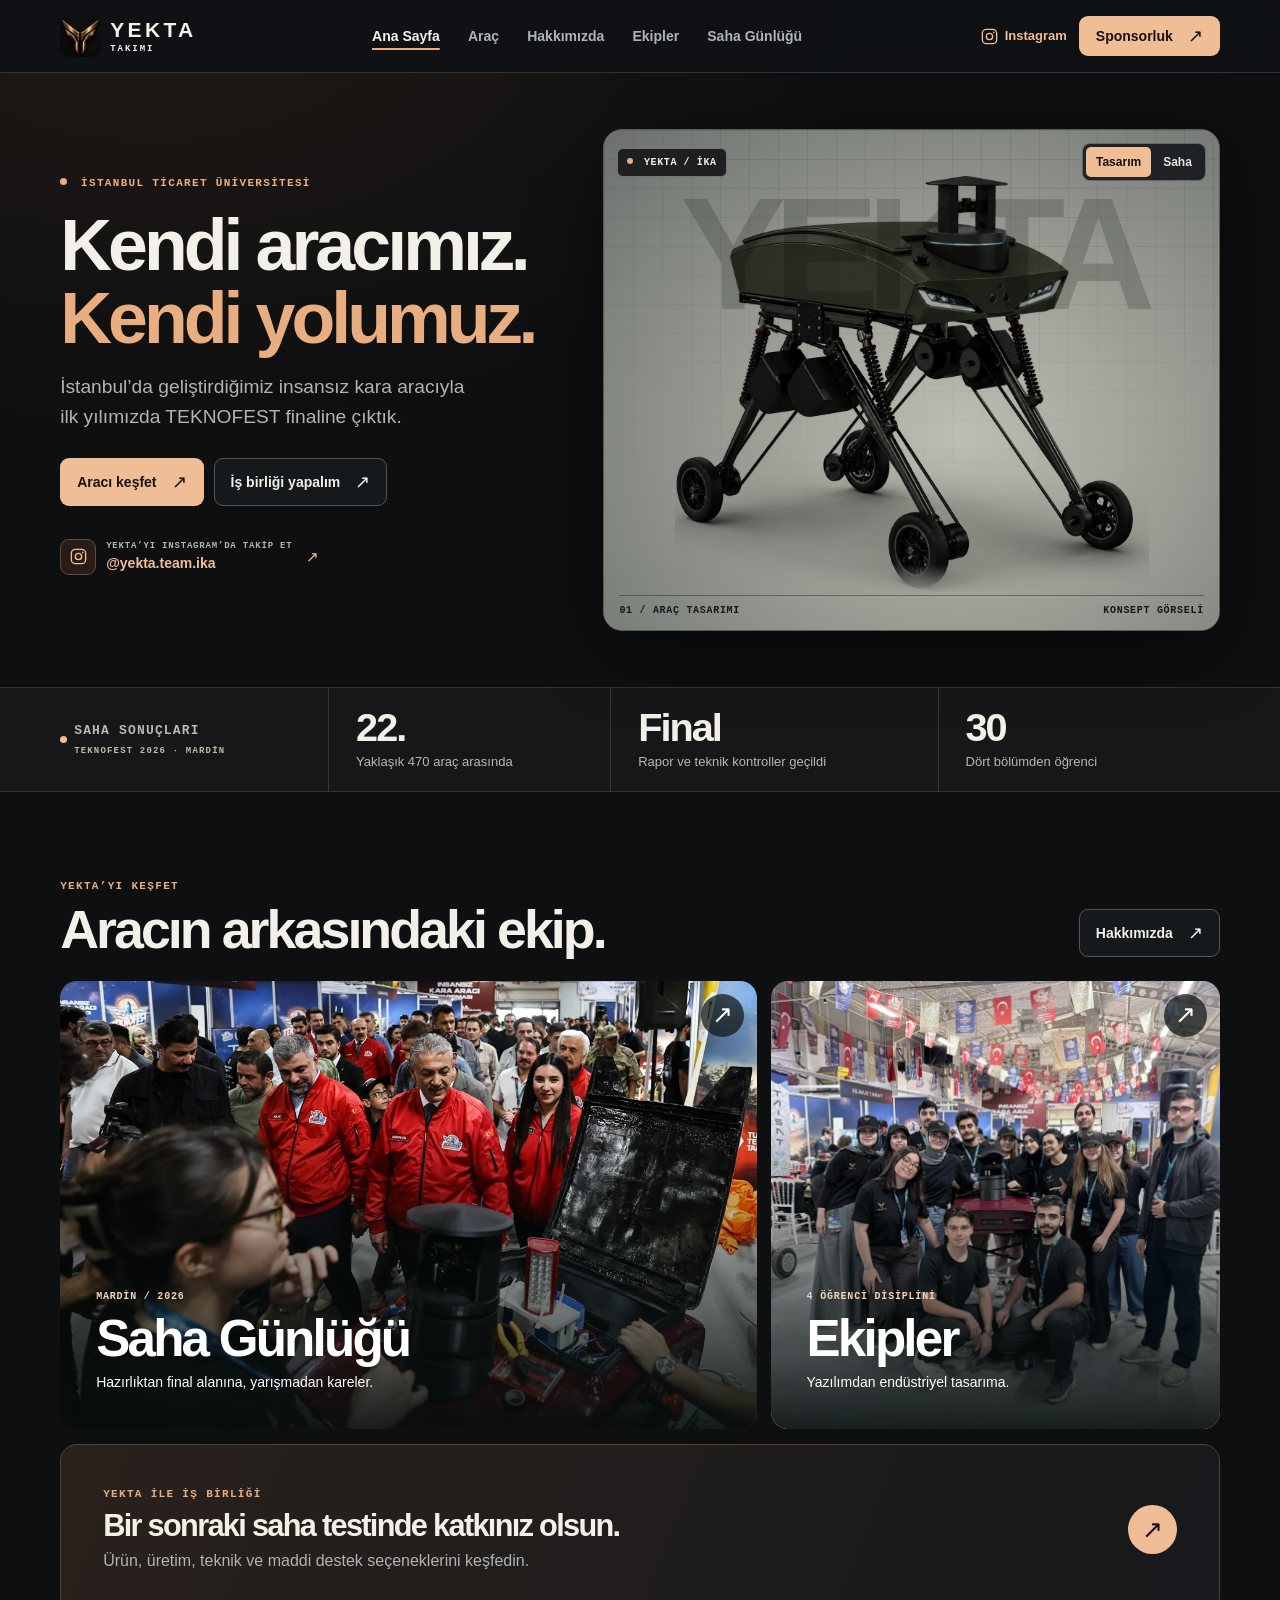
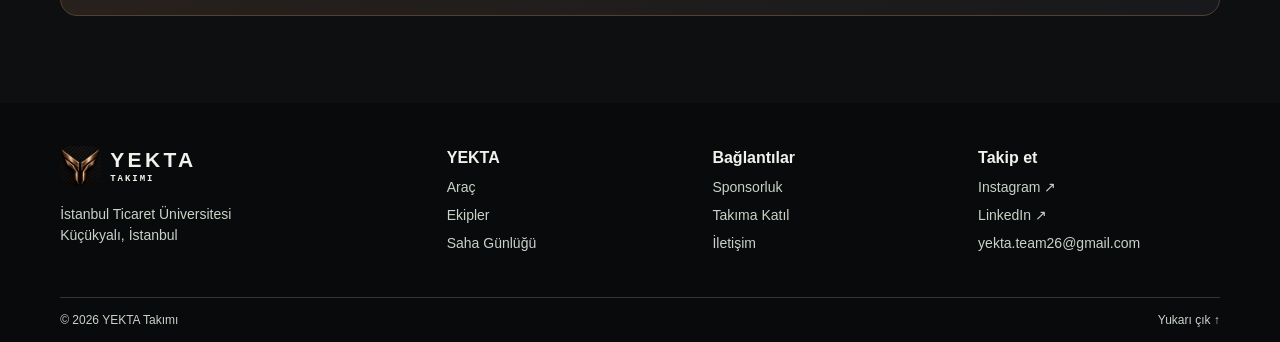
==== commit fa155b7f: "Add files via upload" ====
--- a/index.html
+++ b/index.html
@@ -1,152 +1,81 @@
 <!doctype html>
 <html lang="tr">
 <head>
-  <meta charset="utf-8">
-  <meta name="viewport" content="width=device-width, initial-scale=1">
-  <meta name="theme-color" content="#10131a">
-  <meta name="description" content="İstanbul Ticaret Üniversitesi YEKTA Takımı. İnsansız kara aracımızı, TEKNOFEST 2026 yolculuğumuzu ve sponsorluk seçeneklerini keşfedin.">
-  <meta property="og:title" content="YEKTA Takımı | İnsansız Kara Aracı">
-  <meta property="og:description" content="TEKNOFEST 2026 İKA finaline çıkan öğrenci takımımızı ve iş birliği seçeneklerini keşfedin.">
-  <meta property="og:type" content="website">
-  <meta property="og:image" content="https://yektateam.me/assets/demo.webp">
-  <link rel="icon" href="assets/logo.png">
-  <link rel="stylesheet" href="style.css">
-  <script src="script.js" defer></script>
-  <title>YEKTA Takımı | İnsansız Kara Aracı ve Sponsorluk</title>
+<meta charset="utf-8">
+<meta name="viewport" content="width=device-width, initial-scale=1">
+<meta name="description" content="YEKTA Takımı’nın insansız kara aracını, TEKNOFEST final yolculuğunu ve sponsorluk fırsatlarını keşfedin.">
+<meta name="theme-color" content="#101313">
+<meta property="og:title" content="İnsansız Kara Aracı | YEKTA Takımı">
+<meta property="og:description" content="YEKTA Takımı’nın insansız kara aracını, TEKNOFEST final yolculuğunu ve sponsorluk fırsatlarını keşfedin.">
+<meta property="og:type" content="website">
+<meta property="og:image" content="https://yektateam.me/assets/demo.webp">
+<link rel="icon" href="assets/logo.png">
+<link rel="stylesheet" href="style.css">
+<script src="script.js" defer></script>
+<title>İnsansız Kara Aracı | YEKTA Takımı</title>
 </head>
 <body>
-  <a class="skip" href="#icerik">İçeriğe geç</a>
-  <header class="site-header" id="baslangic">
-    <div class="wrap nav">
-      <a class="brand" href="#baslangic"><img src="assets/logo.png" alt="" width="39" height="39"><span><strong>YEKTA</strong><small>İNSANSIZ KARA ARACI</small></span></a>
-      <button class="menu-toggle" aria-expanded="false" aria-controls="main-nav" hidden>Menü <span aria-hidden="true">☰</span></button>
-      <nav id="main-nav" aria-label="Ana menü">
-        <a href="#arac">Araç</a><a href="#saha">Sahadan</a><a href="#takim">Takım</a><a href="#sponsorluk">Sponsorluk</a>
-      </nav>
-      <a class="button button-nav" href="#iletisim">İş birliği yapalım <span aria-hidden="true">↗</span></a>
+<a class="skip" href="#main">İçeriğe geç</a>
+<header class="site-header">
+ <div class="wrap nav-bar">
+  <a class="brand" href="index.html" aria-label="YEKTA Takımı ana sayfa"><img src="assets/logo.png" alt="" width="42" height="42"><span>YEKTA <small>TAKIMI</small></span></a>
+  <button class="menu-toggle" type="button" aria-expanded="false" aria-controls="nav" hidden>Menü <span aria-hidden="true">☰</span></button>
+  <nav id="nav" aria-label="Ana menü"><a href="index.html" aria-current="page">Ana Sayfa</a><a href="projects.html">Araç</a><a href="about.html">Hakkımızda</a><a href="teams.html">Ekipler</a><a href="gallery.html">Saha Günlüğü</a><a class="mobile-sponsor" href="sponsorluk.html">Sponsorluk ↗</a></nav>
+  <div class="header-actions"><a class="header-instagram" aria-label="Instagram’da YEKTA" href="https://www.instagram.com/yekta.team.ika/" target="_blank" rel="noopener"><svg viewBox="0 0 24 24" width="19" height="19" fill="none" stroke="currentColor" stroke-width="1.7" aria-hidden="true"><rect x="3" y="3" width="18" height="18" rx="5"/><circle cx="12" cy="12" r="4"/><circle cx="17.4" cy="6.8" r="1" fill="currentColor" stroke="none"/></svg><span>Instagram</span></a><a class="button nav-action" href="sponsorluk.html" >Sponsorluk<span aria-hidden="true">↗</span></a></div>
+ </div>
+</header>
+<main id="main">
+
+<section class="home-hero wrap">
+ <div class="hero-copy">
+  <p class="eyebrow"><i></i> İstanbul Ticaret Üniversitesi</p>
+  <h1>Kendi aracımız.<br><em>Kendi yolumuz.</em></h1>
+  <p class="lead">İstanbul’da geliştirdiğimiz insansız kara aracıyla ilk yılımızda TEKNOFEST finaline çıktık.</p>
+  <div class="actions"><a class="button primary" href="projects.html" >Aracı keşfet<span aria-hidden="true">↗</span></a><a class="button secondary" href="sponsorluk.html" >İş birliği yapalım<span aria-hidden="true">↗</span></a></div>
+  <a class="hero-instagram" href="https://www.instagram.com/yekta.team.ika/" target="_blank" rel="noopener"><span class="ig-mark"><svg viewBox="0 0 24 24" width="19" height="19" fill="none" stroke="currentColor" stroke-width="1.7" aria-hidden="true"><rect x="3" y="3" width="18" height="18" rx="5"/><circle cx="12" cy="12" r="4"/><circle cx="17.4" cy="6.8" r="1" fill="currentColor" stroke="none"/></svg></span><span><small>YEKTA’YI INSTAGRAM’DA TAKİP ET</small><strong>@yekta.team.ika</strong></span><span aria-hidden="true">↗</span></a>
+ </div>
+ <section class="viewer" aria-label="YEKTA araç vitrini" data-viewer>
+    <div class="viewer-toolbar">
+      <span class="viewer-id"><i></i> YEKTA / İKA</span>
+      <div class="switch" aria-label="Araç görünümü" hidden><button type="button" data-view="design" aria-controls="view-design" aria-pressed="true">Tasarım</button><button type="button" data-view="field" aria-controls="view-field" aria-pressed="false">Saha</button></div>
     </div>
-  </header>
-
-  <main id="icerik">
-    <section class="hero" aria-labelledby="hero-title">
-      <div class="wrap hero-grid">
-        <div class="hero-copy">
-          <p class="kicker"><span class="signal"></span> İSTANBUL TİCARET ÜNİVERSİTESİ</p>
-          <h1 id="hero-title">Tasarladık.<br>Ürettik.<br><em>Sahaya çıktık.</em></h1>
-          <p class="hero-intro">Biz YEKTA Takımı. Kendi insansız kara aracımızla ilk yılımızda TEKNOFEST finaline çıktık. Şimdi aracımızı yeni iş birlikleriyle geliştiriyoruz.</p>
-          <div class="actions">
-            <a class="button button-gold" href="#sponsorluk">Sponsorluk seçenekleri <span aria-hidden="true">↗</span></a>
-            <a class="text-link" href="#arac">Aracı keşfet <span aria-hidden="true">↓</span></a>
-          </div>
-        </div>
-        <figure class="hero-visual">
-          <img src="assets/hero.webp" alt="YEKTA'nın bordo insansız kara aracı Mardin'deki TEKNOFEST parkurunda" fetchpriority="high" width="1350" height="1800">
-          <div class="frame-marks" aria-hidden="true"></div>
-          <div class="hero-tag"><span class="signal"></span> SAHA KAYDI / 01</div>
-          <figcaption><span>YEKTA İKA</span><span>MARDİN · 2026</span></figcaption>
-        </figure>
-      </div>
-      <dl class="wrap stats">
-        <div><dt>TEKNOFEST 2026 İKA</dt><dd><strong>22.</strong><span>yaklaşık 470 araç arasında</span></dd></div>
-        <div><dt>YARIŞMA AŞAMASI</dt><dd><strong>Final</strong><span>rapor ve teknik kontroller geçildi</span></dd></div>
-        <div><dt>DİSİPLİNLER ARASI EKİP</dt><dd><strong>25+</strong><span>öğrenci, tek araç</span></dd></div>
-      </dl>
-    </section>
-
-    <section class="section light" id="arac" aria-labelledby="arac-title">
-      <div class="wrap">
-        <p class="kicker index"><span>01</span> İNSANSIZ KARA ARACIMIZ</p>
-        <div class="vehicle-grid">
-          <figure class="photo vehicle-photo">
-            <img src="assets/workshop.webp" alt="YEKTA öğrencileri açık alanda bordo kara aracı üzerinde çalışıyor" loading="lazy" width="1012" height="1350">
-            <figcaption>01 / SAHA HAZIRLIĞI</figcaption>
-          </figure>
-          <div class="vehicle-copy">
-            <h2 id="arac-title">Atölyeden<br>yarışma parkuruna.</h2>
-            <p class="lead">Mekanik tasarım, elektronik ve otonom sürüşü aynı araçta bir araya getiriyoruz. Yeni dönemde daha çok saha testiyle aracın sürüş ve görev performansını iyileştirmeyi hedefliyoruz.</p>
-            <dl class="specs">
-              <div><dt>01</dt><dd><strong>Algılama</strong><span>Stereo derinlik ve görüntü işleme ile engel algılama</span></dd></div>
-              <div><dt>02</dt><dd><strong>Hesaplama</strong><span>Jetson Orin NX üzerinde ROS 2 tabanlı yazılım</span></dd></div>
-              <div><dt>03</dt><dd><strong>Kontrol</strong><span>STM32 ile hareket kontrolü ve uzaktan sürüş</span></dd></div>
-            </dl>
-          </div>
-        </div>
-      </div>
-    </section>
-
-    <section class="section field" id="saha" aria-labelledby="saha-title">
-      <div class="wrap">
-        <p class="kicker index"><span>02</span> SAHADAN KARELER</p>
-        <div class="section-head">
-          <h2 id="saha-title">İlk finalimiz.<br>Mardin, 2026.</h2>
-          <p class="lead">Yarışma alanında aracımızı tanıttık ve saha deneyimimizi yeni dönem için somut geliştirme başlıklarına dönüştürdük.</p>
-        </div>
-        <div class="gallery">
-          <figure><a class="photo gallery-photo" href="assets/demo.webp" aria-label="Araç tanıtımı fotoğrafını büyüt"><img src="assets/demo.webp" alt="YEKTA üyeleri yarışma standında aracın bileşenlerini ziyaretçilere gösteriyor" loading="lazy" width="1200" height="800"><span class="photo-open" aria-hidden="true">↗</span></a><figcaption><span>01</span> Yarışma alanında araç tanıtımı</figcaption></figure>
-          <figure><a class="photo gallery-photo" href="assets/stand.webp" aria-label="Takım ve sponsor görünürlüğü fotoğrafını büyüt"><img src="assets/stand.webp" alt="Araç kapağı ve takım tişörtünde YEKTA'yı destekleyen markaların logoları" loading="lazy" width="1012" height="1350"><span class="photo-open" aria-hidden="true">↗</span></a><figcaption><span>02</span> Araçta ve takım tişörtünde marka görünürlüğü</figcaption></figure>
-          <figure><a class="photo gallery-photo" href="assets/final.webp" aria-label="Final takımı fotoğrafını büyüt"><img src="assets/final.webp" alt="YEKTA Takımı TEKNOFEST İKA yarışma alanının girişinde" loading="lazy" width="1200" height="900"><span class="photo-open" aria-hidden="true">↗</span></a><figcaption><span>03</span> YEKTA Takımı final alanında</figcaption></figure>
-        </div>
-      </div>
-    </section>
-
-    <section class="section light partnerships" id="sponsorluk" aria-labelledby="sponsor-title">
-      <div class="wrap">
-        <p class="kicker index"><span>03</span> SPONSORLUK & İŞ BİRLİĞİ</p>
-        <div class="section-head">
-          <h2 id="sponsor-title">Bir sonraki aracı<br>birlikte geliştirelim.</h2>
-          <p class="lead">Desteğinizi aracın hangi parçasına veya hangi geliştirme adımına ayıracağımızı birlikte belirleyelim. Markanız, iş birliğinin kapsamına göre araçta, takım tişörtünde ve proje içeriklerinde yer alabilir.</p>
-        </div>
-        <div class="support-list">
-          <article><span>01 /</span><h3>Araç bileşenleri</h3><p>Tahrik, güç ve algılayıcı bileşenleri.</p></article>
-          <article><span>02 /</span><h3>Üretim ve test</h3><p>Prototip parça, ölçüm ve atölye desteği.</p></article>
-          <article><span>03 /</span><h3>Teknik gelişim</h3><p>Otonom sürüş ve entegrasyon için eğitim veya danışmanlık.</p></article>
-          <article><span>04 /</span><h3>Yarışma hazırlığı</h3><p>Katılım, ulaşım ve saha lojistiği için destek.</p></article>
-        </div>
-        <div class="pack-heading"><h3>Sponsorluk paketleri</h3><a class="text-link" href="assets/yekta-sponsorluk-dosyasi.pdf" target="_blank" rel="noopener">Sponsorluk dosyası <small>PDF</small> <span aria-hidden="true">↗</span></a></div>
-        <div class="package-grid">
-          <article class="package"><p class="pack-code">01 / BELİRLİ İHTİYAÇ</p><h4>Bronz</h4><p>Belirli bir parça veya ihtiyaca destek.</p><ul><li>Araç ve tişörtte standart boy logo</li><li>Teşekkür paylaşımı ve sponsor listesinde yer alma</li></ul><a class="text-link" href="mailto:yekta.team26@gmail.com?subject=YEKTA%20%7C%20Bronz%20Sponsorluk">Bronz paketi görüşelim <span aria-hidden="true">↗</span></a></article>
-          <article class="package"><p class="pack-code">02 / ALAN DESTEĞİ</p><h4>Gümüş</h4><p>Aracın bir geliştirme alanına destek.</p><ul><li>Araç ve tişörtte orta boy logo</li><li>Teşekkür paylaşımı ve ilgili proje içeriklerinde marka görünürlüğü</li></ul><a class="text-link" href="mailto:yekta.team26@gmail.com?subject=YEKTA%20%7C%20G%C3%BCm%C3%BC%C5%9F%20Sponsorluk">Gümüş paketi görüşelim <span aria-hidden="true">↗</span></a></article>
-          <article class="package"><p class="pack-code">03 / ÇOK ALANLI DESTEK</p><h4>Altın</h4><p>Birden çok geliştirme alanına destek.</p><ul><li>Araç ve tişörtte büyük boy logo</li><li>Teşekkür paylaşımı ve markaya özel tanıtım</li></ul><a class="text-link" href="mailto:yekta.team26@gmail.com?subject=YEKTA%20%7C%20Alt%C4%B1n%20Sponsorluk">Altın paketi görüşelim <span aria-hidden="true">↗</span></a></article>
-          <article class="package featured"><p class="pack-code">04 / DÖNEM DESTEĞİ</p><h4>Ana Sponsor</h4><p>Sezon boyunca birden çok ihtiyacı kapsayan iş birliği.</p><ul><li>Araç ve tişörtte en büyük logo alanı</li><li>Ortak içerik planı, teşekkür paylaşımı ve proje sunumu</li></ul><a class="text-link" href="mailto:yekta.team26@gmail.com?subject=YEKTA%20%7C%20Ana%20Sponsorluk">Ana sponsorluğu görüşelim <span aria-hidden="true">↗</span></a></article>
-        </div>
-        <p class="fine-print">Maddi katkı, malzeme, ekipman ve üretim desteği tüm paketlerde değerlendirilebilir. Logo yerleşimleri yarışma kurallarına göre belirlenir.</p>
-      </div>
-    </section>
-
-    <section class="section team" id="takim" aria-labelledby="takim-title">
-      <div class="wrap team-grid">
-        <div>
-          <p class="kicker index"><span>04</span> YEKTA TAKIMI</p>
-          <h2 id="takim-title">Farklı disiplinler.<br>Tek araç.</h2>
-          <p class="lead">İstanbul Ticaret Üniversitesi öğrencileri olarak yazılım, elektronik, mekanik ve tasarım çalışmalarını aynı araçta birleştiriyoruz. Danışmanımız Muhammet Ceylan.</p>
-          <a class="text-link" href="https://forms.gle/cr97oegYqD5GUCSR9" target="_blank" rel="noopener">Takım başvuru formu <span aria-hidden="true">↗</span></a>
-        </div>
-        <figure class="photo team-photo"><img src="assets/team.webp" alt="YEKTA Takımı ve insansız kara aracı TEKNOFEST standında" loading="lazy" width="1200" height="900"><figcaption>YEKTA TAKIMI / TEKNOFEST 2026</figcaption></figure>
-      </div>
-    </section>
-
-    <section class="contact" id="iletisim" aria-labelledby="contact-title">
-      <div class="wrap contact-grid">
-        <div><p class="kicker index"><span>05</span> İLETİŞİM</p><h2 id="contact-title">İş birliğini<br>konuşalım.</h2></div>
-        <div>
-          <p>Bir ilk görüşme planlayalım. Aracı ve yeni dönem ihtiyaçlarımızı anlatalım, kurumunuza uygun destek kapsamını birlikte belirleyelim.</p>
-          <a class="button button-dark" href="mailto:yekta.team26@gmail.com?subject=YEKTA%20Tak%C4%B1m%C4%B1%20%7C%20Sponsorluk%20G%C3%B6r%C3%BC%C5%9Fmesi">Görüşme talep edin <span aria-hidden="true">↗</span></a>
-          <a class="email" href="mailto:yekta.team26@gmail.com">yekta.team26@gmail.com</a>
-        </div>
-      </div>
-    </section>
-  </main>
-
-  <footer class="footer">
-    <div class="wrap footer-inner">
-      <a class="brand" href="#baslangic"><img src="assets/logo.png" alt="" width="39" height="39"><span><strong>YEKTA</strong><small>İNSANSIZ KARA ARACI</small></span></a>
-      <p>İstanbul Ticaret Üniversitesi · Küçükyalı, İstanbul</p>
-      <div><a href="https://www.instagram.com/yekta.team.ika/" target="_blank" rel="noopener">Instagram ↗</a><a href="https://www.linkedin.com/company/yekta-team/" target="_blank" rel="noopener">LinkedIn ↗</a></div>
-    </div>
-  </footer>
-
-  <dialog id="photo-dialog" aria-label="Büyütülmüş saha fotoğrafı">
-    <div class="dialog-frame"><form method="dialog"><button aria-label="Fotoğrafı kapat">×</button></form><img alt=""><p></p></div>
-  </dialog>
+    <figure class="vehicle-frame design-view" id="view-design">
+      <div class="grid-lines" aria-hidden="true"></div>
+      <span class="vehicle-word" aria-hidden="true">YEKTA</span>
+      <img class="render" src="assets/vehicle-design.webp" alt="YEKTA insansız kara aracının tasarım görseli" width="1310" height="1200" fetchpriority="high">
+      <figcaption><span>01 / ARAÇ TASARIMI</span><span>KONSEPT GÖRSELİ</span></figcaption>
+    </figure>
+    <figure class="vehicle-frame field-view" id="view-field" hidden>
+      <img src="assets/hero.webp" alt="YEKTA’nın bordo prototipi Mardin’deki yarışma parkurunda" width="1350" height="1800" loading="lazy">
+      <figcaption><span>02 / SAHA PROTOTİPİ</span><span>MARDİN · 2026</span></figcaption>
+    </figure>
+  </section>
+</section>
+<section class="result-bar" aria-label="YEKTA rakamlarla">
+ <div class="wrap results">
+  <div class="result-label"><i></i><span>SAHA SONUÇLARI<small>TEKNOFEST 2026 · MARDİN</small></span></div>
+  <div><strong>22.</strong><span>Yaklaşık 470 araç arasında</span></div>
+  <div><strong>Final</strong><span>Rapor ve teknik kontroller geçildi</span></div>
+  <div><strong>30</strong><span>Dört bölümden öğrenci</span></div>
+ </div>
+</section>
+<section class="wrap section">
+ <div class="section-heading"><div><p class="eyebrow">YEKTA’yı keşfet</p><h2>Aracın arkasındaki ekip.</h2></div><a class="button secondary" href="about.html" >Hakkımızda<span aria-hidden="true">↗</span></a></div>
+ <div class="discovery-grid">
+  <a class="story story-main" href="gallery.html"><img src="assets/demo.webp" alt="YEKTA aracı TEKNOFEST standında ziyaretçilere tanıtılıyor" loading="lazy" ><div class="story-copy"><small>MARDİN / 2026</small><h3>Saha Günlüğü</h3><p>Hazırlıktan final alanına, yarışmadan kareler.</p></div><b aria-hidden="true">↗</b></a>
+  <a class="story story-small" href="teams.html"><img src="assets/team.webp" alt="TEKNOFEST standında araçla birlikte YEKTA Takımı" loading="lazy" ><div class="story-copy"><small>4 ÖĞRENCİ DİSİPLİNİ</small><h3>Ekipler</h3><p>Yazılımdan endüstriyel tasarıma.</p></div><b aria-hidden="true">↗</b></a>
+ </div>
+ <a class="partner-banner" href="sponsorluk.html"><div><p class="eyebrow">YEKTA İLE İŞ BİRLİĞİ</p><h3>Bir sonraki saha testinde katkınız olsun.</h3><p>Ürün, üretim, teknik ve maddi destek seçeneklerini keşfedin.</p></div><span aria-hidden="true">↗</span></a>
+</section>
+</main>
+<footer class="site-footer">
+ <div class="wrap footer-grid">
+  <div><a class="brand" href="index.html" aria-label="YEKTA Takımı ana sayfa"><img src="assets/logo.png" alt="" width="42" height="42"><span>YEKTA <small>TAKIMI</small></span></a><p>İstanbul Ticaret Üniversitesi<br>Küçükyalı, İstanbul</p></div>
+  <div><strong>YEKTA</strong><a href="projects.html">Araç</a><a href="teams.html">Ekipler</a><a href="gallery.html">Saha Günlüğü</a></div>
+  <div><strong>Bağlantılar</strong><a href="sponsorluk.html">Sponsorluk</a><a href="apply.html">Takıma Katıl</a><a href="contact.html">İletişim</a></div>
+  <div><strong>Takip et</strong><a href="https://www.instagram.com/yekta.team.ika/" target="_blank" rel="noopener">Instagram ↗</a><a href="https://www.linkedin.com/company/yekta-team/" target="_blank" rel="noopener">LinkedIn ↗</a><a href="mailto:yekta.team26@gmail.com">yekta.team26@gmail.com</a></div>
+ </div>
+ <div class="wrap footer-base"><span>© 2026 YEKTA Takımı</span><a href="#main">Yukarı çık ↑</a></div>
+</footer>
 </body>
 </html>
--- a/style.css
+++ b/style.css
@@ -1,172 +1,227 @@
-:root {
-  color-scheme: dark;
-  --night: #10131a;
-  --night-raised: #161b24;
-  --ivory: #f4f0e8;
-  --paper: #f8f5ee;
-  --ink: #181b20;
-  --muted: #b8b9be;
-  --gold: #efbc78;
-  --rule: #ffffff28;
-  --paper-rule: #24202129;
-  --wrap: 1280px;
-  --gutter: clamp(20px, 5.1vw, 78px);
-  --mono: ui-monospace, "SFMono-Regular", Consolas, monospace;
+:root{color-scheme:dark;--paper:#0d0f11;--white:#f6f2ea;--black:#f3f0e9;--dark:#090a0b;--muted:#afb4b7;--line:#303338;--copper:#e9ae80;--gold:#efbd96;--sage:#191c1f;--mono:ui-monospace,Consolas,monospace;--gutter:clamp(20px,4.7vw,76px);--wide:1370px}
+*{box-sizing:border-box}
+html{scroll-behavior:smooth;scroll-padding-top:90px}
+body{margin:0;color:var(--black);background:var(--paper);font-family:Arial,Helvetica,sans-serif;line-height:1.5}
+a{color:inherit;text-decoration:none}
+button{font:inherit}
+img{display:block;width:100%;max-width:100%}
+h1,h2,h3,p,figure,dl,dd{margin:0}
+[hidden]{display:none!important}
+:focus-visible{outline:2px solid var(--copper);outline-offset:4px}
+.wrap{width:min(calc(100% - var(--gutter) * 2),var(--wide));margin-inline:auto}
+.skip{position:fixed;top:8px;left:8px;background:#fff;color:#111;padding:12px;z-index:30;transform:translateY(-150%)}
+.skip:focus{transform:none}
+.site-header{position:sticky;top:0;z-index:10;background:#101215ee;border-bottom:1px solid var(--line);backdrop-filter:blur(14px)}
+.nav-bar{display:flex;align-items:center;justify-content:space-between;gap:22px;min-height:72px}
+.brand{display:inline-flex;align-items:center;gap:9px;font-size:21px;font-weight:900;letter-spacing:.16em;line-height:1;flex-shrink:0}
+.brand img{width:41px;height:41px;border-radius:9px;object-fit:cover}
+.brand small{display:block;font:700 9px/1 var(--mono);letter-spacing:.22em;margin-top:5px}
+nav{display:flex;align-items:center;gap:clamp(12px,2.2vw,31px)}
+nav a{padding:10px 0;font-size:14px;font-weight:700;color:var(--muted);white-space:nowrap}
+nav a:hover,nav a[aria-current=page]{color:var(--black)}
+nav a[aria-current=page]{text-decoration:underline;text-decoration-color:var(--copper);text-underline-offset:7px;text-decoration-thickness:2px}
+.mobile-sponsor,.menu-toggle{display:none}
+.button{display:inline-flex;align-items:center;justify-content:space-between;gap:15px;width:fit-content;min-height:48px;padding:11px 16px;border:1px solid transparent;border-radius:9px;font-size:14px;font-weight:750;line-height:1.3;transition:background .18s,border-color .18s,color .18s}
+.button span{font-size:18px;font-weight:400;line-height:1}
+.primary,.nav-action{background:var(--gold);color:#18110e}
+.primary:hover,.nav-action:hover{background:#ffd6b6}
+.nav-action{min-height:40px;padding-block:8px}
+.secondary{border-color:#51545a;background:#16191c}
+.secondary:hover{background:#26282e;border-color:#d29b74}
+.copper{background:var(--gold);color:#18110e}
+.copper:hover{background:#ffcfaa}
+.dark-secondary{color:white;border-color:#a3afa5}
+.dark-secondary:hover{background:#29231f}
+.actions{display:flex;gap:10px;flex-wrap:wrap;margin-top:25px}
+.eyebrow{font:750 11px/1.4 var(--mono);letter-spacing:.12em;text-transform:uppercase;color:var(--copper)}
+.eyebrow i,.viewer-id i,.result-label i{display:inline-block;width:7px;height:7px;border-radius:50%;background:currentColor;margin:0 6px 1px 0}
+h1,h2,h3{letter-spacing:-.055em;line-height:1.01}
+h1{font-size:clamp(52px,6.8vw,105px);font-weight:800}
+h2{font-size:clamp(34px,4.2vw,66px);font-weight:800}
+h3{font-size:clamp(20px,2.4vw,35px)}
+.lead{font-size:clamp(16px,1.5vw,21px);color:var(--muted);max-width:52ch;line-height:1.58}
+.home-hero{display:grid;grid-template-columns:.88fr 1.12fr;gap:clamp(24px,4.6vw,78px);align-items:center;padding-block:clamp(28px,4.4vw,66px)}
+.hero-copy h1{font-size:clamp(48px,5.6vw,93px);margin:18px 0}
+.hero-copy h1 em{font-style:normal;color:var(--copper)}
+.hero-copy .lead{max-width:38ch}
+.viewer{min-width:0;position:relative;overflow:hidden;border:1px solid #5f5952;border-radius:19px;background:#7f8079;box-shadow:0 18px 70px #0007}
+.viewer-toolbar{position:absolute;z-index:3;inset:13px 13px auto;display:flex;align-items:center;justify-content:space-between;gap:8px;pointer-events:none}
+.viewer-id{padding:8px 9px;background:#151719e8;border:1px solid #747470;color:#f2eee7;border-radius:6px;font:750 10px/1.1 var(--mono);letter-spacing:.06em;white-space:nowrap}
+.viewer-id i{color:#e3ae83;width:6px;height:6px;margin-right:4px}
+.switch{display:flex;gap:2px;border:1px solid #666566;border-radius:8px;padding:3px;background:#17191ce8;pointer-events:auto;width:fit-content}
+.switch button{border:0;border-radius:5px;padding:6px 10px;background:transparent;font-size:12px;color:#e8e4dd;cursor:pointer;white-space:nowrap;font-weight:700}
+.switch button:hover{background:#333438}
+.switch button[aria-pressed=true]{color:#17110d;background:var(--gold)}
+.vehicle-frame{height:clamp(385px,39vw,570px);position:relative;overflow:hidden;isolation:isolate}
+.design-view{background:radial-gradient(ellipse at 58% 61%,#c0bfb4 1%,#90938c 57%,#6b706d 100%)}
+.grid-lines{position:absolute;inset:0;background-image:linear-gradient(#292f3038 1px,transparent 1px),linear-gradient(90deg,#292f3038 1px,transparent 1px);background-size:29px 29px;mask-image:linear-gradient(180deg,#0008,transparent 80%)}
+.vehicle-word{position:absolute;inset:9% 0 auto;text-align:center;font-size:clamp(74px,12.4vw,184px);line-height:1;font-weight:900;letter-spacing:-.08em;color:#20282139;white-space:nowrap;pointer-events:none}
+.render{position:absolute;inset:7% 4% 5%;width:92%;height:88%;object-fit:contain;mix-blend-mode:multiply;animation:enter .48s ease-out both}
+.vehicle-frame figcaption{display:flex;justify-content:space-between;gap:12px;position:absolute;inset:auto 15px 13px;padding-top:8px;border-top:1px solid #242b2977;font:700 10px/1.3 var(--mono);letter-spacing:.07em;color:#131919}
+.field-view img{height:100%;object-fit:cover;object-position:50% 56%}
+.field-view::after{content:"";position:absolute;inset:55% 0 0;background:linear-gradient(transparent,#080b0bd9);pointer-events:none}
+.field-view figcaption{color:#fff;z-index:1;border-color:#ffffff6a}
+@keyframes enter{from{opacity:0;transform:translateY(12px)}to{opacity:1;transform:translateY(0)}}
+.result-bar{background:#151719;color:var(--black);border-block:1px solid var(--line)}
+.results{display:grid;grid-template-columns:.95fr 1fr 1.16fr 1fr}
+.results>div{min-width:0;padding:20px clamp(10px,2.1vw,32px);border-left:1px solid #ffffff25;display:grid;gap:4px}
+.results>div:first-child{border:0;padding-left:0}
+.results>div:last-child{padding-right:0}
+.results strong{font-size:clamp(27px,3.1vw,46px);line-height:1;letter-spacing:-.05em}
+.results>div>span{font-size:13px;color:#b8b8b5}
+.results .result-label{display:flex;gap:7px;align-items:center}
+.result-label i{color:var(--gold);margin:0}
+.result-label>span{font:750 11px/1.4 var(--mono);letter-spacing:.09em}
+.result-label small{display:block;color:#c1b7ac;font-size:9px;margin-top:5px}
+.section{padding-block:clamp(49px,6.8vw,103px)}
+.section.compact{padding-block:40px 62px}
+.section-heading{display:flex;justify-content:space-between;align-items:end;gap:18px 24px;flex-wrap:wrap;margin-bottom:24px}
+.section-heading h2,.feature-copy h2{margin-top:8px}
+.discovery-grid{display:grid;grid-template-columns:1.55fr 1fr;gap:14px}
+.story{position:relative;display:flex;align-items:end;overflow:hidden;border-radius:17px;isolation:isolate;color:#fff;min-height:clamp(285px,35vw,510px);background:#203025}
+.story img,.story::after{position:absolute;inset:0;height:100%;object-fit:cover;z-index:-1}
+.story img{transition:transform .35s}
+.story:hover img{transform:scale(1.04)}
+.story::after{content:"";background:linear-gradient(0deg,#070e0eea,transparent 70%);z-index:-1}
+.story-copy{padding:clamp(16px,3.4vw,36px);padding-right:47px}
+.story-copy small,.feature-photo figcaption,.sponsor-photo figcaption{font:750 10px/1.3 var(--mono);letter-spacing:.08em;color:#efd3b9}
+.story-copy h3{font-size:clamp(29px,4vw,60px);margin:7px 0}
+.story-copy p{font-size:14px}
+.story>b,.partner-banner>span{display:grid;place-items:center;flex-shrink:0;border-radius:50%;font-size:25px;font-weight:400}
+.story>b{position:absolute;top:13px;right:13px;width:43px;height:43px;background:#101514b8}
+.partner-banner{display:flex;justify-content:space-between;align-items:center;gap:14px;margin-top:15px;padding:clamp(19px,4vw,42px);border-radius:17px;background:linear-gradient(112deg,#29211c,#17191c);border:1px solid #514034;transition:background .2s}
+.partner-banner:hover{background:#302520}
+.partner-banner h3{margin:8px 0}
+.partner-banner p:not(.eyebrow){color:var(--muted)}
+.partner-banner>span{height:49px;width:49px;background:var(--gold);color:#17110d}
+.page-intro{padding-block:clamp(43px,6.7vw,100px) clamp(24px,3.5vw,50px)}
+.page-intro h1,.sponsor-hero h1{margin:11px 0 15px}
+.vehicle-layout,.feature-grid,.sponsor-grid{display:grid;grid-template-columns:1.2fr 1fr;gap:clamp(17px,4vw,62px);align-items:start}
+.tech-panel{padding:clamp(17px,3vw,36px);border:1px solid var(--line);border-radius:18px;background:#17191c}
+.tech-panel h2{font-size:clamp(25px,3.1vw,43px);margin:8px 0 18px}
+details{border-top:1px solid var(--line)}
+summary{display:flex;align-items:center;gap:10px;cursor:pointer;list-style:none;padding:13px 0;font-weight:700}
+summary::-webkit-details-marker{display:none}
+summary::after{content:"+";margin-left:auto;font-size:21px;line-height:1;color:var(--copper)}
+details[open]>summary::after{content:"−"}
+details p{padding:0 12px 13px 0;color:var(--muted)}
+.feature-grid,.gallery-section,.choice-grid{margin-bottom:clamp(50px,8vw,115px)}
+.feature-grid{align-items:center}
+.feature-photo,.sponsor-photo{position:relative;overflow:hidden;border-radius:17px;background:#28342c}
+.feature-photo img,.sponsor-photo img{height:clamp(290px,34vw,490px);object-fit:cover}
+.feature-photo figcaption,.sponsor-photo figcaption{position:absolute;bottom:12px;left:12px;background:#101514e6;padding:8px 9px;border-radius:5px}
+.feature-copy .lead{margin-top:14px}
+.team-rows{border-bottom:1px solid var(--line)}
+.team-rows summary{padding-block:18px;display:grid;grid-template-columns:33px 1fr 1fr 23px}
+.team-rows summary strong{font-size:clamp(18px,2.25vw,30px);letter-spacing:-.035em}
+.row-number{font:750 11px var(--mono);color:var(--copper)}
+.row-desc{font-size:14px;color:var(--muted)}
+.team-detail{padding-left:43px}
+.gallery-controls{margin-bottom:17px}
+.gallery-grid{display:grid;grid-template-columns:repeat(3,1fr);gap:24px 15px}
+.gallery-link{display:block;overflow:hidden;position:relative;border-radius:13px;background:var(--sage)}
+.gallery-link img{aspect-ratio:1.32;object-fit:cover;object-position:50% 65%;transition:transform .25s}
+.gallery-link:hover img{transform:scale(1.035)}
+.gallery-link span{position:absolute;top:9px;right:9px;padding:4px 9px;background:#111b;color:white;border-radius:6px}
+.gallery-grid figcaption{font-weight:700;font-size:15px;margin-top:7px}
+.gallery-grid figcaption small{display:block;color:var(--copper);font:700 10px/1.5 var(--mono)}
+.lightbox{max-width:min(92vw,1100px);max-height:93vh;border:0;border-radius:14px;padding:10px;color:white;background:var(--dark)}
+.lightbox::backdrop{background:#09100eec}
+.lightbox-inner{position:relative}
+.lightbox-inner img{width:auto;max-width:100%;max-height:78vh;margin-inline:auto;border-radius:8px}
+.lightbox-inner form{position:absolute;right:6px;top:6px}
+.lightbox-inner button{width:44px;height:44px;border:0;border-radius:8px;background:var(--dark);color:#fff;font-size:25px;cursor:pointer}
+.lightbox-inner p{padding:8px 3px 0;font-size:14px}
+.sponsor-hero{background:radial-gradient(ellipse at 76% 45%,#2e231d,#111315 73%);color:#fff;padding-block:clamp(33px,5vw,75px)}
+.sponsor-hero .eyebrow{color:var(--gold)}
+.sponsor-hero .lead{color:#d5cdc5}
+.sponsor-grid{align-items:center;grid-template-columns:1.1fr .9fr}
+.sponsor-hero h1{font-size:clamp(45px,6.4vw,95px)}
+.sponsor-photo img{object-position:50% 77%}
+.support-grid,.package-grid{display:grid;grid-template-columns:repeat(4,1fr);gap:12px}
+.support-grid article,.package,.choice-grid article{padding:clamp(14px,2.2vw,29px);border:1px solid var(--line);background:#17191c;border-radius:13px}
+.support-grid small{color:var(--copper);font:750 12px var(--mono)}
+.support-grid h3,.package h3{font-size:clamp(20px,2.1vw,30px);margin:8px 0}
+.support-grid p,.package p,.choice-grid article>p:not(.eyebrow),.fine-print{color:var(--muted)}
+.packages-section{background:#111315;border-top:1px solid var(--line)}
+.package{display:flex;flex-direction:column;min-width:0}
+.package:last-child{background:#281f1a;color:#fff;border-color:#695044}
+.package:last-child p,.package:last-child dt{color:#e3cbbc}
+.package:last-child a:hover{color:var(--black)}
+.package h3{margin-top:0}
+.package dl{margin:16px 0}
+.package dl>div{border-top:1px solid var(--line);padding:8px 0}
+.package dt{color:var(--muted);font-size:12px}
+.package dd{font-weight:700;font-size:14px}
+.package .button{margin-top:auto}
+.fine-print{margin-top:15px;font-size:13px}
+.choice-grid{display:grid;grid-template-columns:1fr 1fr;gap:14px}
+.choice-grid h2{font-size:clamp(26px,3.1vw,48px);margin:10px 0}
+.choice-grid article>.button{margin-top:18px}
+.under{text-decoration:underline;text-underline-offset:4px}
+.site-footer{background:var(--dark);color:#eef4ec}
+.footer-grid{display:grid;grid-template-columns:1.5fr 1fr 1fr 1fr;gap:24px;padding-block:43px}
+.footer-grid>div:not(:first-child){display:grid;align-content:start;gap:7px}
+.footer-grid p,.footer-grid>div:not(:first-child) a{color:#c8d3c8;font-size:14px}
+.footer-grid p{margin-top:10px}
+.footer-grid a:hover,.footer-base a:hover{color:var(--gold)}
+.footer-base{display:flex;justify-content:space-between;gap:14px;border-top:1px solid #ffffff2e;padding-block:13px;color:#c8d3c8;font-size:12px}
+@media(max-width:1000px){.home-hero{gap:25px}.support-grid,.package-grid{grid-template-columns:repeat(2,1fr)}}
+@media(max-width:840px){
+ .nav-bar{flex-wrap:wrap;gap:8px 15px;padding-block:9px;min-height:61px}
+ .header-actions .nav-action{display:none}
+ .header-actions{margin-left:auto}.menu-toggle{order:2;display:inline-flex;gap:8px;align-items:center;min-height:41px;border-radius:8px;border:1px solid var(--line);background:#17191c;color:var(--black);padding:6px 11px;cursor:pointer}
+ nav{order:3;width:100%;flex-wrap:wrap;gap:3px 17px;padding:4px 0}
+ nav a{padding:7px 0}
+ .mobile-sponsor{display:inline}
+ .home-hero,.vehicle-layout,.feature-grid,.sponsor-grid{grid-template-columns:1fr}
+ .hero-copy h1{font-size:clamp(45px,9.8vw,75px)}
+ .hero-copy .lead{max-width:45ch}
+ .vehicle-frame{height:clamp(330px,78vw,535px)}
+ .vehicle-word{font-size:clamp(92px,19vw,176px)}
+ .footer-grid{grid-template-columns:repeat(2,1fr)}
 }
-* { box-sizing: border-box; }
-html { scroll-behavior: smooth; }
-body { margin: 0; background: var(--night); color: var(--ivory); font-family: "Inter", "Segoe UI", Arial, sans-serif; line-height: 1.5; }
-a { color: inherit; text-decoration: none; }
-img { display: block; width: 100%; }
-figure, dl, dd, h1, h2, h3, h4, p { margin: 0; }
-button { font: inherit; }
-[hidden] { display: none !important; }
-:focus-visible { outline: 2px solid #cc8336; outline-offset: 5px; }
-.wrap { width: min(calc(100% - var(--gutter) * 2), var(--wrap)); margin-inline: auto; }
-.skip { position: fixed; z-index: 10; top: 10px; left: 10px; padding: 12px; background: var(--gold); color: var(--ink); transform: translateY(-180%); }
-.skip:focus { transform: none; }
-.site-header { border-bottom: 1px solid var(--rule); }
-.nav, .footer-inner { min-height: 79px; display: flex; justify-content: space-between; gap: 24px; align-items: center; }
-.brand { display: inline-flex; align-items: center; gap: 10px; flex-shrink: 0; }
-.brand img { width: 39px; height: 39px; object-fit: cover; border-radius: 5px; }
-.brand strong, .brand small { display: block; }
-.brand strong { font-size: 21px; letter-spacing: .19em; line-height: 1.03; }
-.brand small { color: var(--muted); font: 8px/1.4 var(--mono); letter-spacing: .12em; margin-top: 5px; }
-.nav nav { display: flex; gap: clamp(20px, 3vw, 45px); font-size: 14px; font-weight: 600; }
-.nav nav a:hover, .footer a:hover { color: var(--gold); }
-.menu-toggle { border: 1px solid var(--rule); background: transparent; color: inherit; padding: 8px 12px; cursor: pointer; }
-.button { display: inline-flex; min-height: 49px; align-items: center; justify-content: space-between; gap: 15px; padding: 11px 17px; border: 1px solid transparent; font-size: 14px; font-weight: 750; transition: background .2s, color .2s, border-color .2s; }
-.button span { font-size: 17px; line-height: 1; }
-.button-nav { border-color: #efbc7878; color: var(--gold); min-height: 42px; }
-.button-nav:hover, .button-gold { color: var(--ink); background: var(--gold); }
-.button-gold:hover { background: #ffd49e; }
-.button-dark { background: var(--night); color: var(--ivory); }
-.button-dark:hover { background: #303540; }
-.text-link { display: inline-flex; align-items: center; gap: 9px; width: fit-content; font-size: 14px; font-weight: 750; text-decoration: underline; text-decoration-thickness: 1px; text-underline-offset: 5px; }
-.text-link:hover { text-decoration-thickness: 2px; }
-.text-link small { color: inherit; font: 10px var(--mono); }
-.hero { padding-top: clamp(30px, 4vw, 62px); background: radial-gradient(ellipse at 79% 20%, #212331 0, var(--night) 61%); }
-.hero-grid { display: grid; grid-template-columns: 1fr 1.09fr; align-items: center; gap: clamp(26px, 4.6vw, 73px); }
-.hero-copy { position: relative; padding-block: 16px; }
-.kicker { display: flex; align-items: center; gap: 10px; color: var(--gold); font: 700 11px/1.5 var(--mono); letter-spacing: .15em; }
-.signal { display: inline-block; width: 7px; height: 7px; border-radius: 50%; background: var(--gold); box-shadow: 0 0 0 4px #efbc782c; margin: 0 4px; }
-h1, h2 { font-weight: 770; letter-spacing: -.064em; line-height: .99; }
-h1 { font-size: clamp(46px, 6.05vw, 94px); margin: 24px 0; }
-h1 em { font-style: normal; color: var(--gold); }
-.hero-intro, .lead { font-size: clamp(16px, 1.55vw, 20px); line-height: 1.62; max-width: 48ch; }
-.hero-intro, .field .lead, .team .lead { color: var(--muted); }
-.actions { display: flex; align-items: center; gap: 22px; flex-wrap: wrap; margin-top: 28px; }
-.hero-visual { height: clamp(395px, 40vw, 590px); position: relative; overflow: hidden; background: #242730; border: 1px solid #ffffff36; }
-.hero-visual img, .photo img { height: 100%; object-fit: cover; }
-.hero-visual img { object-position: 50% 53%; }
-.hero-visual::after { content: ""; position: absolute; inset: 0; background: linear-gradient(0deg, #090c13de 0%, transparent 26%, transparent 80%, #090c1366 100%); pointer-events: none; }
-.frame-marks { position: absolute; z-index: 1; inset: 12px; opacity: .65; border: 1px solid #ffffff3d; pointer-events: none; }
-.hero-tag, .hero-visual figcaption { position: absolute; z-index: 2; font: 700 11px/1.3 var(--mono); letter-spacing: .13em; }
-.hero-tag { top: 26px; left: 26px; display: flex; gap: 8px; align-items: center; background: #10131add; padding: 8px; }
-.hero-visual figcaption { bottom: 27px; left: 26px; right: 26px; display: flex; justify-content: space-between; gap: 15px; }
-.hero-visual figcaption span:first-child { color: var(--gold); }
-.stats { margin-top: clamp(26px, 4vw, 55px); display: grid; grid-template-columns: repeat(3, 1fr); border-top: 1px solid var(--rule); }
-.stats > div { padding: 20px 15px 26px 25px; border-left: 1px solid var(--rule); }
-.stats > div:first-child { padding-left: 0; border-left: 0; }
-.stats dt { color: var(--muted); font: 700 10px/1.4 var(--mono); letter-spacing: .12em; }
-.stats dd { display: flex; align-items: baseline; gap: 12px; flex-wrap: wrap; margin-top: 7px; }
-.stats strong { color: var(--gold); font-size: clamp(31px, 4vw, 57px); line-height: 1; letter-spacing: -.065em; }
-.stats dd span { font-size: 13px; }
-.section { padding-block: clamp(59px, 8vw, 119px); }
-.light { background: var(--ivory); color: var(--ink); color-scheme: light; }
-.light .kicker { color: #804615; }
-.index { margin-bottom: 22px; }
-.index span { border: 1px solid currentColor; padding: 3px 6px; }
-h2 { font-size: clamp(42px, 6vw, 86px); }
-.vehicle-grid, .team-grid, .contact-grid { display: grid; grid-template-columns: 1fr 1fr; align-items: center; gap: clamp(25px, 6vw, 95px); }
-.vehicle-copy .lead, .team .lead { margin-top: 21px; }
-.photo { display: block; position: relative; overflow: hidden; background: #333842; }
-.photo figcaption { position: absolute; inset: auto auto 15px 15px; color: var(--ivory); background: #10131ade; padding: 7px 10px; font: 10px var(--mono); letter-spacing: .1em; }
-.vehicle-photo { height: clamp(365px, 43vw, 620px); }
-.vehicle-photo img { object-position: 50% 67%; }
-.specs { margin-top: 25px; border-top: 1px solid var(--paper-rule); }
-.specs div { display: grid; grid-template-columns: 32px 1fr; gap: 8px; padding: 12px 0; border-bottom: 1px solid var(--paper-rule); }
-.specs dt { color: #804615; font: 700 11px/2 var(--mono); }
-.specs dd { display: grid; gap: 3px; font-size: 14px; }
-.specs dd span { color: #4c4a47; }
-.field { background: var(--night-raised); }
-.section-head { display: grid; grid-template-columns: 1.4fr 1fr; gap: 23px 42px; align-items: end; margin-bottom: 34px; }
-.gallery { display: grid; grid-template-columns: 1.25fr .85fr 1fr; gap: 14px; }
-.gallery-photo { height: clamp(225px, 28vw, 390px); }
-.gallery-photo img { transition: transform .3s; }
-.gallery-photo:hover img { transform: scale(1.035); }
-.gallery figure:nth-child(2) img { object-position: 50% 76%; }
-.gallery figure:nth-child(3) img { object-position: 50% 75%; }
-.gallery figure > figcaption { margin-top: 12px; font-size: 13px; }
-.gallery figure > figcaption span { margin-right: 6px; color: var(--gold); font: 10px var(--mono); }
-.photo-open { position: absolute; right: 8px; top: 8px; background: #10131add; color: var(--ivory); padding: 4px 9px; }
-.support-list, .package-grid { display: grid; grid-template-columns: repeat(4, 1fr); }
-.support-list { border-block: 1px solid var(--paper-rule); margin: 36px 0 56px; }
-.support-list article { padding: 19px 14px 20px 20px; border-left: 1px solid var(--paper-rule); }
-.support-list article:first-child { border-left: 0; padding-left: 0; }
-.support-list article > span, .pack-code { color: #804615; font: 700 10px/1.45 var(--mono); letter-spacing: .09em; }
-.support-list h3 { font-size: 17px; margin: 8px 0 4px; }
-.support-list p { color: #4c4a47; font-size: 14px; }
-.pack-heading { display: flex; justify-content: space-between; gap: 10px 18px; flex-wrap: wrap; align-items: baseline; margin-bottom: 18px; }
-.pack-heading h3 { font-size: clamp(23px, 3vw, 35px); letter-spacing: -.04em; }
-.package-grid { gap: 12px; }
-.package { display: flex; flex-direction: column; min-width: 0; border: 1px solid var(--paper-rule); background: var(--paper); padding: clamp(15px, 2vw, 25px); }
-.package h4 { font-size: clamp(22px, 2.7vw, 35px); letter-spacing: -.05em; margin: 8px 0 5px; }
-.package p:not(.pack-code), .package ul { font-size: 14px; }
-.package ul { padding-left: 17px; margin: 15px 0 22px; }
-.package li + li { margin-top: 6px; }
-.package a { margin-top: auto; font-size: 13px; }
-.package.featured { background: var(--night-raised); color: var(--ivory); border-color: var(--night-raised); }
-.featured .pack-code, .featured a { color: var(--gold); }
-.fine-print { color: #56514b; font-size: 13px; margin-top: 17px; }
-.team-photo { height: clamp(275px, 32vw, 470px); }
-.team-photo img { object-position: 50% 63%; }
-.team .text-link { color: var(--gold); margin-top: 20px; }
-.contact { background: var(--gold); color: var(--ink); padding-block: clamp(45px, 6vw, 84px); }
-.contact .kicker { color: #51301b; }
-.contact p:not(.kicker) { font-size: clamp(16px, 1.6vw, 21px); margin-bottom: 19px; max-width: 40ch; }
-.email { display: block; width: fit-content; margin-top: 10px; text-decoration: underline; text-underline-offset: 4px; font-size: 14px; }
-.footer-inner { padding-block: 17px; font-size: 13px; }
-.footer-inner p { color: var(--muted); }
-.footer-inner > div { display: flex; gap: 13px; flex-wrap: wrap; }
-dialog { background: var(--night); border: 1px solid var(--rule); color: var(--ivory); padding: 10px; max-width: min(92vw, 960px); max-height: 95vh; }
-dialog::backdrop { background: #07090de6; }
-.dialog-frame { position: relative; }
-.dialog-frame img { width: auto; max-width: 100%; max-height: 78vh; object-fit: contain; margin-inline: auto; }
-.dialog-frame p { padding: 8px 2px 0; font-size: 14px; }
-.dialog-frame form { position: absolute; right: 5px; top: 5px; }
-.dialog-frame button { background: var(--night); color: var(--ivory); border: 1px solid var(--rule); width: 44px; height: 44px; font-size: 25px; cursor: pointer; }
-@media (max-width: 1030px) {
-  .stats dd { gap: 8px; align-items: flex-start; flex-direction: column; }
-  .package-grid { grid-template-columns: repeat(2, 1fr); }
+@media(max-width:560px){
+ .hero-copy h1{font-size:clamp(39px,10.5vw,60px);margin:13px 0}
+ .actions{margin-top:17px}
+ .button{min-height:43px;padding:9px 12px;gap:9px}
+ .vehicle-frame{height:clamp(280px,83vw,410px)}
+ .viewer-toolbar{inset:9px 9px auto}
+ .vehicle-frame figcaption{font-size:9px;inset:auto 10px 10px}
+ .results{grid-template-columns:repeat(3,1fr)}
+ .results .result-label{grid-column:1/-1;padding:12px 0 7px;border-bottom:1px solid #ffffff25}
+ .result-label small{display:inline;margin-left:6px}
+ .results>div{padding:12px 7px 15px}
+ .results>div:nth-child(2){border-left:0;padding-left:0}
+ .results>div>span{font-size:11px}
+ .discovery-grid,.choice-grid{grid-template-columns:1fr}
+ .story{min-height:268px}
+ .partner-banner>span{width:35px;height:35px;font-size:19px}
+ .gallery-grid{grid-template-columns:repeat(2,1fr);gap:15px 9px}
+ .gallery-grid figcaption{font-size:13px}
+ .team-rows summary{grid-template-columns:25px 1fr 23px}
+ .row-desc{grid-column:2;grid-row:2}
+ .team-rows summary::after{grid-column:3;grid-row:1}
+ .team-detail{padding-left:35px}
+ .package .button{font-size:12px}
 }
-@media (max-width: 760px) {
-  .nav { flex-wrap: wrap; gap: 10px 14px; padding-block: 12px; min-height: 64px; }
-  .nav nav { order: 3; width: 100%; flex-wrap: wrap; padding: 8px 0 2px; gap: 10px 21px; }
-  .nav nav a { padding: 5px 0; }
-  .nav .button-nav { display: none; }
-  .hero-grid, .vehicle-grid, .team-grid, .contact-grid, .section-head { grid-template-columns: 1fr; }
-  .hero-copy { padding-top: 0; }
-  h1 { font-size: clamp(44px, 10.5vw, 77px); }
-  .hero-visual { height: clamp(335px, 93vw, 560px); }
-  .vehicle-photo { grid-row: 2; height: clamp(340px, 85vw, 530px); }
-  .section-head { margin-bottom: 23px; }
-  .gallery { grid-template-columns: 1fr 1fr; gap: 16px 10px; }
-  .gallery figure:first-child { grid-column: span 2; }
-  .gallery figure:first-child .gallery-photo { height: clamp(190px, 57vw, 370px); }
-  .gallery-photo { height: clamp(150px, 52vw, 315px); }
-  .support-list { grid-template-columns: repeat(2, 1fr); }
-  .support-list article:nth-child(3) { border-left: 0; padding-left: 0; }
-  .support-list article:nth-child(n+3) { border-top: 1px solid var(--paper-rule); }
-  .footer-inner { flex-wrap: wrap; gap: 14px 24px; }
-}
-@media (max-width: 430px) {
-  .stats > div { padding: 13px 7px 16px 9px; }
-  .stats dd span { font-size: 11px; }
-  .stats dt { font-size: 9px; letter-spacing: .04em; }
-  .package-grid { grid-template-columns: 1fr; }
-  .actions { gap: 13px 16px; }
-}
-@media (prefers-reduced-motion: reduce) {
-  *, *::before, *::after { scroll-behavior: auto !important; transition: none !important; }
-}
+@media(max-width:350px){.package-grid{grid-template-columns:1fr}.footer-grid{grid-template-columns:1fr}.viewer-toolbar{inset:6px 6px auto}.viewer-id{font-size:9px}.switch button{padding-inline:7px}}
+@media(prefers-reduced-motion:reduce){*,*::before,*::after{animation:none!important;transition:none!important;scroll-behavior:auto!important}}
+.render{inset:6% 4% 7%;height:87%;mask-image:linear-gradient(#000 93%,transparent)}
+.identity{display:flex;gap:22px;align-items:center;justify-content:space-between;padding:clamp(18px,4vw,42px);background:#17191c;border:1px solid var(--line);border-radius:16px;margin-bottom:clamp(50px,8vw,115px)}
+.identity h2{margin-top:9px;font-size:clamp(26px,3.1vw,48px)}
+.identity img{width:clamp(92px,20vw,220px);height:auto;border-radius:10px}
+
+body{background:radial-gradient(ellipse 70% 520px at 12% 0%,#211915 0,transparent 82%),var(--paper)}
+.header-actions{display:flex;align-items:center;gap:10px;flex-shrink:0}
+.header-instagram{display:inline-flex;align-items:center;gap:6px;padding:8px 2px;color:var(--gold);font-size:13px;font-weight:700}
+.header-instagram:hover,.hero-instagram:hover{color:#ffdfc7}
+.hero-instagram{display:flex;width:fit-content;align-items:center;gap:10px;color:var(--gold);margin-top:24px;padding:9px 0}
+.hero-instagram .ig-mark{display:grid;place-items:center;width:36px;height:36px;border-radius:9px;border:1px solid #6a4836;background:#271c16}
+.hero-instagram small,.hero-instagram strong{display:block}
+.hero-instagram small{font:700 9px/1.4 var(--mono);letter-spacing:.09em;color:var(--muted)}
+.hero-instagram strong{font-size:14px}
+.hero-instagram>span:last-child{font-size:15px;margin-left:4px}
+@media(max-width:1020px){.header-instagram span{display:none}.header-instagram{padding-inline:7px}}
+@media(max-width:840px){.header-instagram span{display:inline}.hero-instagram{margin-top:14px}}
+@media(max-width:390px){.header-instagram span{display:none}}
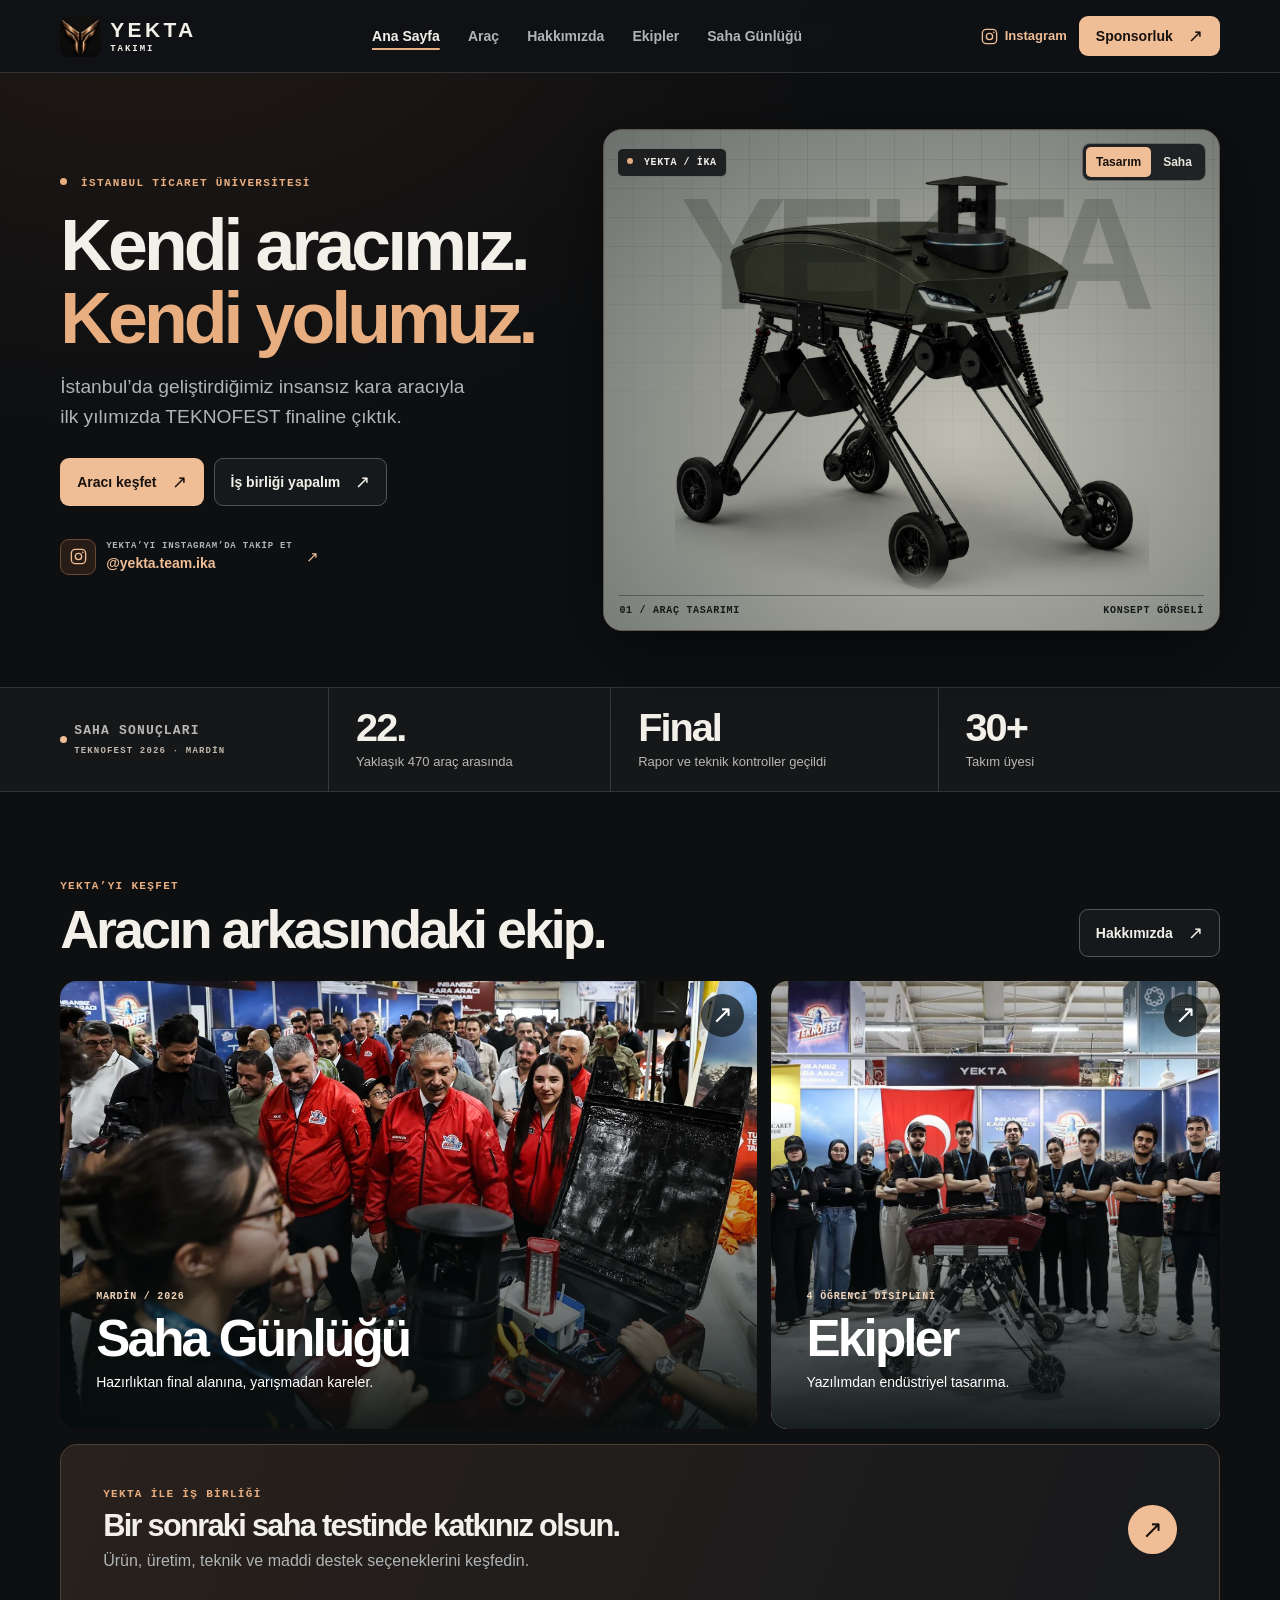
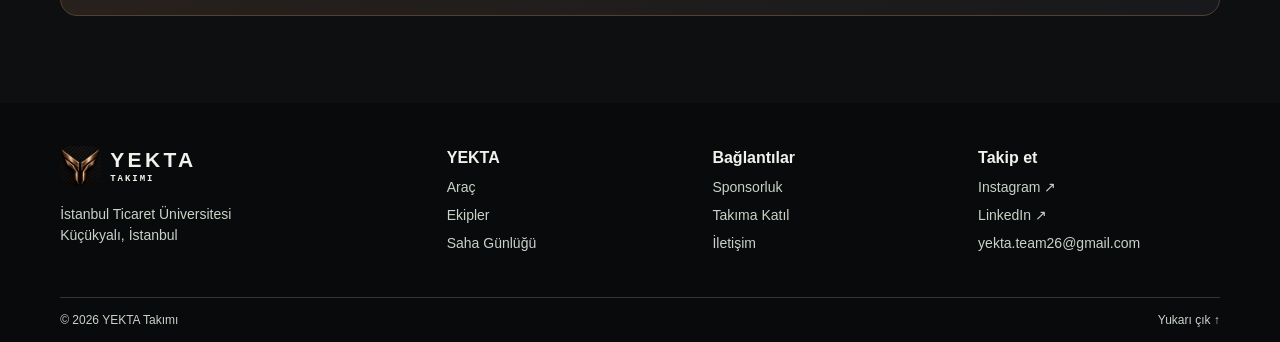
==== commit 2d13c950: "Add files via upload" ====
--- a/index.html
+++ b/index.html
@@ -46,7 +46,7 @@
       <figcaption><span>01 / ARAÇ TASARIMI</span><span>KONSEPT GÖRSELİ</span></figcaption>
     </figure>
     <figure class="vehicle-frame field-view" id="view-field" hidden>
-      <img src="assets/hero.webp" alt="YEKTA’nın bordo prototipi Mardin’deki yarışma parkurunda" width="1350" height="1800" loading="lazy">
+      <img src="assets/mardin-angle.webp" alt="YEKTA’nın bordo prototipi Mardin’deki TEKNOFEST yarışma alanında" width="1500" height="999" loading="lazy">
       <figcaption><span>02 / SAHA PROTOTİPİ</span><span>MARDİN · 2026</span></figcaption>
     </figure>
   </section>
@@ -56,14 +56,14 @@
   <div class="result-label"><i></i><span>SAHA SONUÇLARI<small>TEKNOFEST 2026 · MARDİN</small></span></div>
   <div><strong>22.</strong><span>Yaklaşık 470 araç arasında</span></div>
   <div><strong>Final</strong><span>Rapor ve teknik kontroller geçildi</span></div>
-  <div><strong>30</strong><span>Dört bölümden öğrenci</span></div>
+  <div><strong>30+</strong><span>Takım üyesi</span></div>
  </div>
 </section>
 <section class="wrap section">
  <div class="section-heading"><div><p class="eyebrow">YEKTA’yı keşfet</p><h2>Aracın arkasındaki ekip.</h2></div><a class="button secondary" href="about.html" >Hakkımızda<span aria-hidden="true">↗</span></a></div>
  <div class="discovery-grid">
   <a class="story story-main" href="gallery.html"><img src="assets/demo.webp" alt="YEKTA aracı TEKNOFEST standında ziyaretçilere tanıtılıyor" loading="lazy" ><div class="story-copy"><small>MARDİN / 2026</small><h3>Saha Günlüğü</h3><p>Hazırlıktan final alanına, yarışmadan kareler.</p></div><b aria-hidden="true">↗</b></a>
-  <a class="story story-small" href="teams.html"><img src="assets/team.webp" alt="TEKNOFEST standında araçla birlikte YEKTA Takımı" loading="lazy" ><div class="story-copy"><small>4 ÖĞRENCİ DİSİPLİNİ</small><h3>Ekipler</h3><p>Yazılımdan endüstriyel tasarıma.</p></div><b aria-hidden="true">↗</b></a>
+  <a class="story story-small" href="teams.html"><img src="assets/mardin-team.webp" alt="TEKNOFEST standında araçla birlikte YEKTA Takımı" loading="lazy" ><div class="story-copy"><small>4 ÖĞRENCİ DİSİPLİNİ</small><h3>Ekipler</h3><p>Yazılımdan endüstriyel tasarıma.</p></div><b aria-hidden="true">↗</b></a>
  </div>
  <a class="partner-banner" href="sponsorluk.html"><div><p class="eyebrow">YEKTA İLE İŞ BİRLİĞİ</p><h3>Bir sonraki saha testinde katkınız olsun.</h3><p>Ürün, üretim, teknik ve maddi destek seçeneklerini keşfedin.</p></div><span aria-hidden="true">↗</span></a>
 </section>
--- a/style.css
+++ b/style.css
@@ -225,3 +225,17 @@
 @media(max-width:1020px){.header-instagram span{display:none}.header-instagram{padding-inline:7px}}
 @media(max-width:840px){.header-instagram span{display:inline}.hero-instagram{margin-top:14px}}
 @media(max-width:390px){.header-instagram span{display:none}}
+.team-photo{position:relative;overflow:hidden;border-radius:17px;background:#17191c}
+.team-photo img{height:auto;aspect-ratio:2.15;object-fit:cover;object-position:50% 61%}
+.team-photo figcaption{position:absolute;bottom:12px;left:12px;padding:8px 9px;border-radius:5px;background:#101514e6;color:#efd3b9;font:750 10px/1.3 var(--mono);letter-spacing:.08em}
+.team-roles{display:grid;grid-template-columns:repeat(2,minmax(0,1fr));gap:12px;margin:15px 0 25px}
+.team-roles article{padding:clamp(14px,2.4vw,29px);border:1px solid var(--line);border-radius:13px;background:#17191c}
+.team-roles h2{margin-top:7px;font-size:clamp(21px,2.6vw,38px)}
+.team-captain{display:flex;flex-wrap:wrap;align-items:baseline;gap:4px 12px}
+.team-captain span{color:var(--gold);font-size:13px}
+.team-captain strong{color:var(--white)}
+.member-roster{display:grid;grid-template-columns:repeat(auto-fit,minmax(min(100%,165px),1fr));gap:8px;margin:0 0 18px;padding:0;list-style:none}
+.member-roster li{padding:8px 10px;border:1px solid var(--line);border-radius:7px;color:var(--muted);font-size:14px}
+.sponsor-contact{margin-top:14px;color:var(--gold);font-size:13px}
+.gallery-controls{flex-wrap:wrap;max-width:100%}
+@media(max-width:560px){.team-photo img{aspect-ratio:1.5}}
